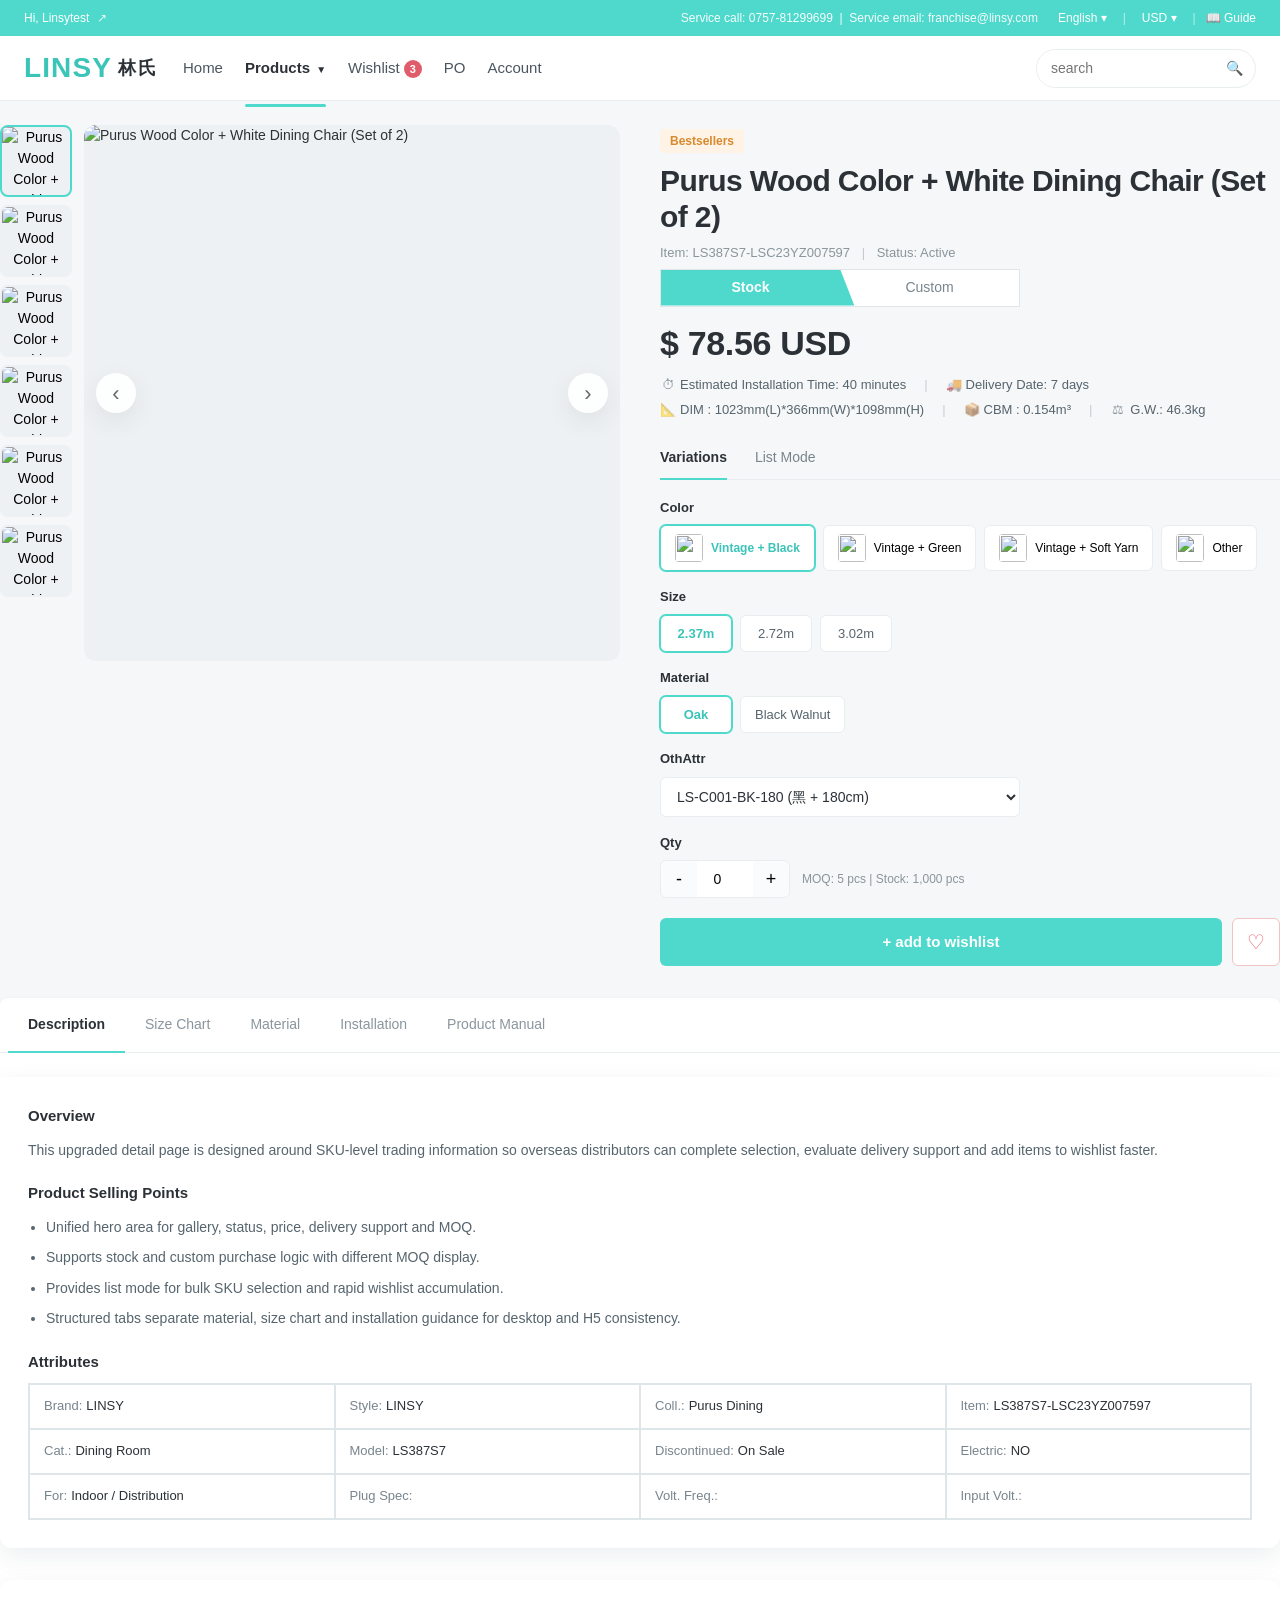
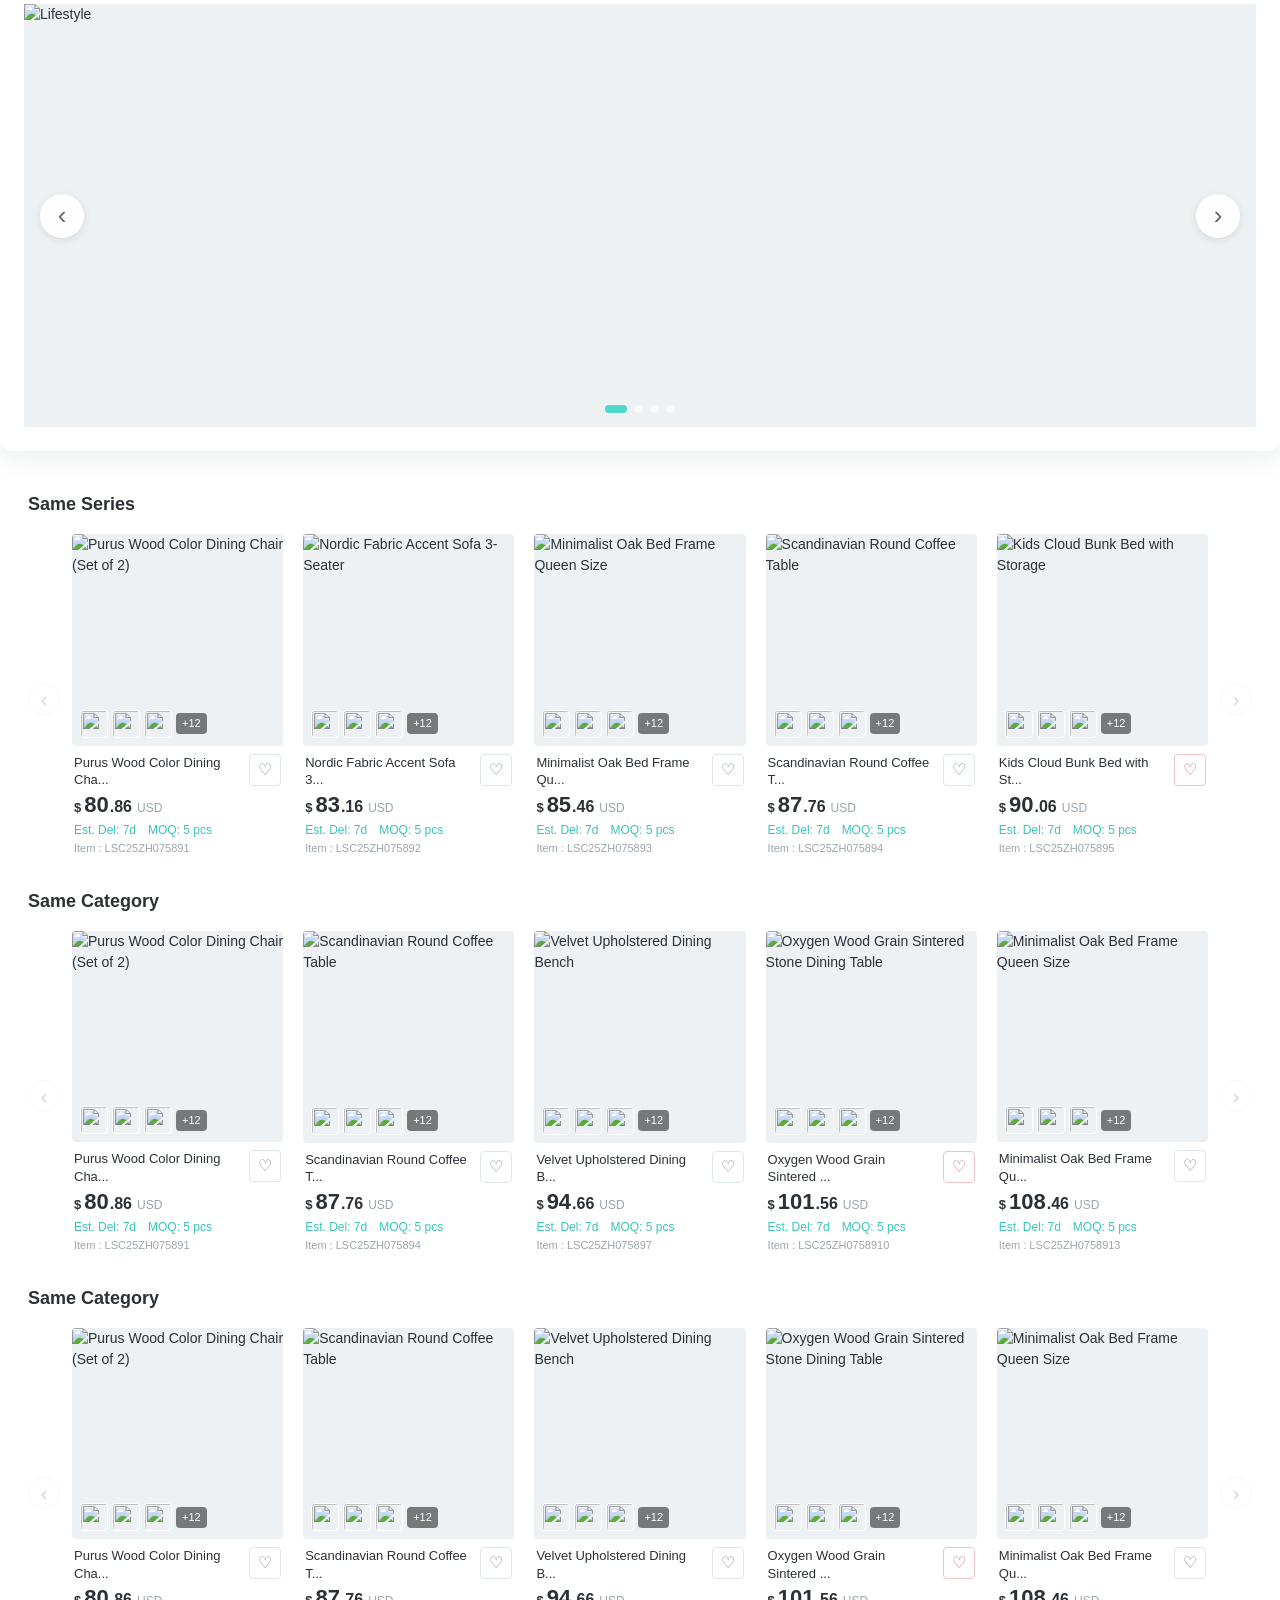
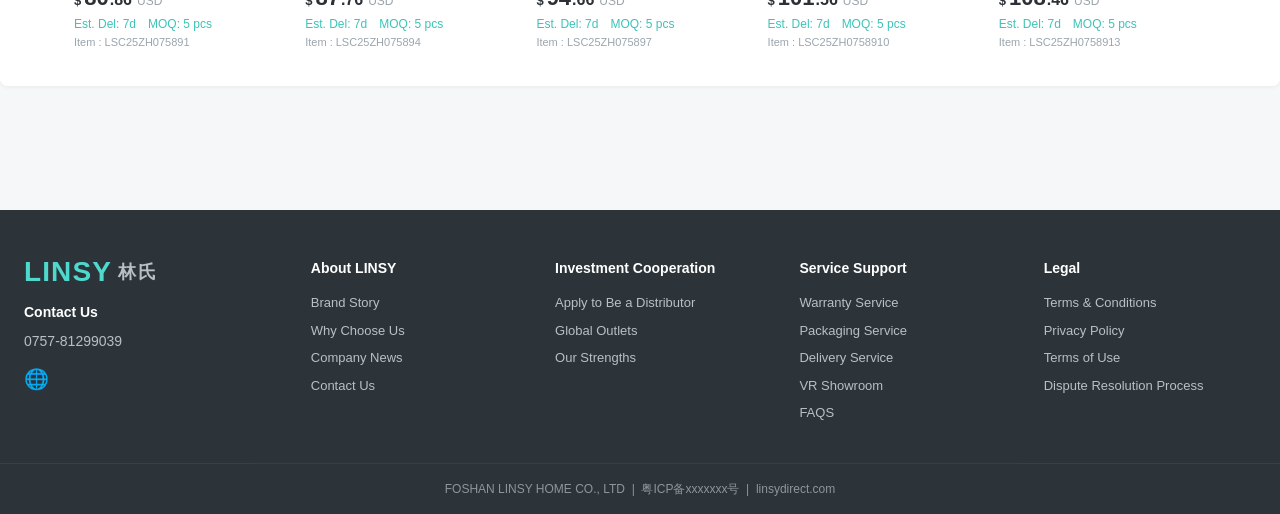
==== index.html @ 88ece60a "Add files via upload" ====
<!DOCTYPE html>
<html lang="en">
<head>
  <meta charset="UTF-8" />
  <meta name="viewport" content="width=device-width, initial-scale=1.0" />
  <title>LINSY 林氏 - 商城WEB端交易链路 Demo</title>
  <link rel="stylesheet" href="./mall-trade-demo.css" />
</head>
<body>
  <div id="boot-banner" style="background:#4ed9cc;color:#fff;padding:14px;text-align:center;font-family:sans-serif;font-size:14px">
    LINSY Demo 正在加载… 若超过 10 秒仍为空白，请按 Ctrl+F5
  </div>
  <div id="app"></div>
  <noscript>
    <div style="padding:24px;background:#fff3cd;color:#856404;font-family:sans-serif;text-align:center">
      请启用 JavaScript 后刷新页面。
    </div>
  </noscript>
  <script>
    window.__demoLoadError = function (name) {
      var banner = document.getElementById('boot-banner');
      if (banner) banner.style.background = '#e53935';
      var app = document.getElementById('app');
      if (!app) return;
      app.innerHTML = '<div style="padding:24px;font-family:sans-serif;max-width:560px;margin:0 auto">'
        + '<h2 style="color:#e53935;margin-bottom:12px">Demo 加载失败</h2>'
        + '<p>无法加载 <code>' + name + '</code></p>'
        + '<p style="margin-top:12px;color:#56646d">请确认仓库根目录已上传全部 5 个文件：index.html、mall-trade-demo.js、mall-trade-demo.css、mall-i18n.js、.nojekyll</p>'
        + '</div>';
    };
    window.addEventListener('error', function (e) {
      var banner = document.getElementById('boot-banner');
      if (banner) banner.style.background = '#e53935';
      var app = document.getElementById('app');
      if (app && !app.querySelector('.topbar')) {
        app.innerHTML = '<pre style="padding:24px;color:#e53935;white-space:pre-wrap;font-family:sans-serif">'
          + 'JS Error: ' + e.message + '\n' + (e.filename || '') + ':' + (e.lineno || '') + '</pre>';
      }
    });
  </script>
  <script src="./mall-i18n.js" onerror="__demoLoadError('mall-i18n.js')"></script>
  <script src="./mall-trade-demo.js" onerror="__demoLoadError('mall-trade-demo.js')"></script>
  <script>
    document.addEventListener('DOMContentLoaded', function () {
      var banner = document.getElementById('boot-banner');
      if (banner) banner.remove();
    });
  </script>
</body>
</html>
---- mall-trade-demo.css ----
:root {
  --primary: #4ed9cc;
  --primary-dark: #3bc4b8;
  --primary-soft: rgba(78, 217, 204, 0.12);
  --text: #2b3136;
  --muted: #8a959c;
  --line: #e8edef;
  --bg: #f5f7f8;
  --card: #fff;
  --tag-bg: #fff0de;
  --tag-text: #d7892c;
  --danger: #e05c6a;
  --footer-bg: #2d3439;
  --footer-text: #b8c0c5;
  --shadow: 0 8px 24px rgba(20, 45, 58, 0.08);
  --container: 1280px;
}

* { box-sizing: border-box; margin: 0; padding: 0; }

html, body {
  min-height: 100%;
  background: var(--bg);
  color: var(--text);
  font: 14px/1.5 "Segoe UI", "PingFang SC", "Microsoft YaHei", Arial, sans-serif;
  -webkit-font-smoothing: antialiased;
}

button, input, select { font: inherit; }
a { color: inherit; text-decoration: none; }
img { display: block; max-width: 100%; }

.container {
  max-width: var(--container);
  margin: 0 auto;
  padding: 0 24px;
}

/* Top bar */
.topbar {
  background: var(--primary);
  color: #fff;
  font-size: 12px;
}

.topbar-inner {
  display: flex;
  align-items: center;
  justify-content: space-between;
  min-height: 36px;
  gap: 16px;
}

.topbar-left { flex-shrink: 0; }

.topbar-right-group {
  display: flex;
  align-items: center;
  justify-content: flex-end;
  gap: 14px;
  margin-left: auto;
  flex-wrap: wrap;
}

.service-info {
  opacity: 0.95;
  white-space: nowrap;
}

.topbar-tools {
  display: flex;
  align-items: center;
  gap: 10px;
  flex-shrink: 0;
}

.user-greet { font-weight: 500; }
.icon-exit { opacity: 0.85; margin-left: 4px; cursor: pointer; }

.switch-wrap { position: relative; }
.switch-btn {
  border: none;
  background: transparent;
  color: #fff;
  cursor: pointer;
  padding: 4px 6px;
  font-size: 12px;
}
.switch-menu {
  display: none;
  position: absolute;
  right: 0;
  top: 100%;
  background: #fff;
  color: var(--text);
  border-radius: 8px;
  box-shadow: var(--shadow);
  min-width: 100px;
  z-index: 100;
  overflow: hidden;
}
.switch-menu.open { display: block; }
.switch-option {
  display: block;
  width: 100%;
  border: none;
  background: transparent;
  padding: 10px 14px;
  text-align: left;
  cursor: pointer;
}
.switch-option:hover, .switch-option.active { background: var(--primary-soft); }
.sep { opacity: 0.6; }
.guide { cursor: pointer; }

/* Header */
.header {
  background: #fff;
  border-bottom: 1px solid var(--line);
  position: sticky;
  top: 0;
  z-index: 50;
}

.header-inner {
  display: flex;
  align-items: center;
  gap: 12px;
  min-height: 64px;
}

.brand {
  display: flex;
  align-items: center;
  gap: 6px;
  cursor: pointer;
  flex-shrink: 0;
}

.brand-logo {
  padding: 4px 10px 4px 0;
  margin-right: 4px;
}

.brand-en {
  font-size: 28px;
  font-weight: 800;
  color: #3bc4b8;
  letter-spacing: 0.04em;
  line-height: 1;
}

.brand-cn {
  font-size: 18px;
  color: #2b3136;
  font-weight: 700;
  line-height: 1;
  letter-spacing: 0.08em;
}

.main-nav {
  display: flex;
  align-items: center;
  gap: 22px;
  flex: 0 1 auto;
  justify-content: flex-start;
  margin-left: 0;
}

.search-box {
  display: flex;
  align-items: center;
  border: 1px solid var(--line);
  border-radius: 999px;
  overflow: hidden;
  width: 220px;
  flex-shrink: 0;
  margin-left: auto;
}

.nav-link {
  position: relative;
  padding: 8px 0;
  color: #4a5560;
  font-size: 15px;
  transition: color 0.15s;
}

.nav-link:hover { color: var(--primary-dark); }
.nav-link.active {
  color: var(--text);
  font-weight: 600;
}

.nav-link.active::after {
  content: "";
  position: absolute;
  left: 0;
  right: 0;
  bottom: -20px;
  height: 3px;
  background: var(--primary);
  border-radius: 2px;
}

.nav-link .arrow { font-size: 10px; margin-left: 2px; }
.nav-link .badge {
  display: inline-flex;
  align-items: center;
  justify-content: center;
  min-width: 18px;
  height: 18px;
  padding: 0 5px;
  margin-left: 4px;
  border-radius: 999px;
  background: var(--danger);
  color: #fff;
  font-size: 11px;
  font-weight: 600;
}

.search-box input {
  flex: 1;
  border: none;
  padding: 8px 14px;
  outline: none;
  min-width: 0;
}

.search-btn {
  border: none;
  background: transparent;
  padding: 8px 12px;
  cursor: pointer;
  color: var(--muted);
}

.search-box.small { width: 180px; }

.main { min-height: calc(100vh - 200px); padding-bottom: 48px; }

/* Buttons */
.btn-primary {
  border: none;
  background: var(--primary);
  color: #fff;
  font-weight: 600;
  padding: 12px 24px;
  border-radius: 6px;
  cursor: pointer;
  transition: background 0.15s, transform 0.1s;
}

.btn-primary:hover { background: var(--primary-dark); }
.btn-primary:disabled { opacity: 0.5; cursor: not-allowed; }
.btn-primary.full { width: 100%; }
.btn-primary.small { padding: 8px 16px; font-size: 13px; }

.btn-ghost {
  border: 1px solid var(--line);
  background: #fff;
  color: var(--text);
  padding: 10px 18px;
  border-radius: 6px;
  cursor: pointer;
}

.btn-ghost:hover { border-color: var(--primary); color: var(--primary-dark); }
.btn-ghost.small { padding: 8px 14px; font-size: 13px; }

.btn-icon {
  width: 48px;
  height: 48px;
  border: 1px solid var(--line);
  background: #fff;
  border-radius: 6px;
  font-size: 22px;
  cursor: pointer;
  flex-shrink: 0;
}

.btn-icon:hover { border-color: var(--primary); color: var(--primary-dark); }

.link-btn {
  border: none;
  background: transparent;
  color: var(--primary-dark);
  cursor: pointer;
  padding: 4px 8px;
  font-size: 13px;
}

.link-btn:hover { text-decoration: underline; }
.link-btn.danger { color: var(--danger); }

/* Hero */
.hero-carousel {
  position: relative;
  overflow: hidden;
  background: #eef1f3;
  max-height: 480px;
}

.hero-track {
  display: flex;
  transition: transform 0.45s ease;
}

.hero-slide {
  flex: 0 0 100%;
  position: relative;
  min-height: 420px;
}

.hero-img {
  width: 100%;
  height: 420px;
  object-fit: cover;
}

.hero-overlay {
  position: absolute;
  inset: 0;
  background: linear-gradient(90deg, rgba(0,0,0,0.45) 0%, transparent 60%);
  display: flex;
  flex-direction: column;
  justify-content: center;
  padding: 0 8%;
  color: #fff;
}

.hero-overlay h2 { font-size: 36px; margin-bottom: 10px; }
.hero-overlay p { font-size: 16px; opacity: 0.9; margin-bottom: 20px; max-width: 480px; }

.hero-arrow {
  position: absolute;
  top: 50%;
  transform: translateY(-50%);
  width: 44px;
  height: 44px;
  border: none;
  border-radius: 50%;
  background: rgba(255,255,255,0.85);
  font-size: 24px;
  cursor: pointer;
  z-index: 2;
  box-shadow: var(--shadow);
}

.hero-arrow.prev { left: 20px; }
.hero-arrow.next { right: 20px; }

.hero-dots {
  position: absolute;
  bottom: 16px;
  left: 50%;
  transform: translateX(-50%);
  display: flex;
  gap: 8px;
}

.hero-dot {
  width: 8px;
  height: 8px;
  border-radius: 50%;
  border: none;
  background: rgba(255,255,255,0.5);
  cursor: pointer;
}

.hero-dot.on { background: var(--primary); width: 24px; border-radius: 4px; }

/* Home sections */
.home-section { padding: 40px 0 20px; }
.section-title { font-size: 22px; font-weight: 700; margin-bottom: 20px; }
.section-head { display: flex; justify-content: space-between; align-items: center; margin-bottom: 20px; }

.home-cats {
  display: grid;
  grid-template-columns: repeat(6, 1fr);
  gap: 16px;
}

.home-cat-card {
  background: #fff;
  border-radius: 12px;
  overflow: hidden;
  box-shadow: var(--shadow);
  transition: transform 0.15s;
  cursor: pointer;
}

.home-cat-card:hover { transform: translateY(-3px); }
.home-cat-img { width: 100%; aspect-ratio: 1; object-fit: cover; }
.home-cat-card span {
  display: block;
  padding: 10px;
  text-align: center;
  font-size: 13px;
  font-weight: 500;
}

.home-promo {
  display: grid;
  grid-template-columns: 1fr 1fr;
  gap: 24px;
  padding: 24px 0 48px;
}

.promo-card {
  display: flex;
  gap: 20px;
  background: #fff;
  border-radius: 12px;
  overflow: hidden;
  box-shadow: var(--shadow);
  padding: 16px;
  align-items: center;
}

.promo-img { width: 200px; height: 140px; object-fit: cover; border-radius: 8px; flex-shrink: 0; }
.promo-card h3 { font-size: 18px; margin-bottom: 8px; }
.promo-card p { color: var(--muted); margin-bottom: 12px; font-size: 13px; }

/* Category bar */
.category-bar {
  background: #fff;
  border-bottom: 1px solid var(--line);
  padding: 12px 0;
}

.category-scroll {
  display: flex;
  align-items: center;
  gap: 12px;
  overflow-x: auto;
  scrollbar-width: none;
}

.category-scroll::-webkit-scrollbar { display: none; }

.cat-item {
  display: flex;
  flex-direction: column;
  align-items: center;
  gap: 6px;
  border: none;
  background: transparent;
  cursor: pointer;
  padding: 8px 12px;
  border-radius: 8px;
  min-width: 90px;
  flex-shrink: 0;
  font-size: 12px;
  color: var(--muted);
}

.cat-item.active { color: var(--primary-dark); background: var(--primary-soft); }
.cat-img { width: 48px; height: 48px; border-radius: 50%; object-fit: cover; }
.cat-arrow { border: none; background: transparent; font-size: 20px; cursor: pointer; color: var(--muted); padding: 8px; }

/* Products page */
.page-products {
  display: grid;
  grid-template-columns: 1fr;
  gap: 24px;
  padding: 24px 0 48px;
}

.page-products.with-filter { grid-template-columns: 240px 1fr; }

.filter-panel {
  background: #fff;
  border-radius: 12px;
  padding: 16px;
  box-shadow: var(--shadow);
  height: fit-content;
  position: sticky;
  top: 88px;
}

.filter-head {
  display: flex;
  justify-content: space-between;
  font-weight: 600;
  margin-bottom: 16px;
  padding-bottom: 12px;
  border-bottom: 1px solid var(--line);
}

.filter-block { margin-bottom: 18px; }
.filter-block h4 { font-size: 13px; margin-bottom: 10px; color: var(--muted); }

.chip-group { display: flex; flex-wrap: wrap; gap: 6px; }
.chip {
  border: 1px solid var(--line);
  background: #fff;
  padding: 5px 10px;
  border-radius: 999px;
  font-size: 12px;
  cursor: pointer;
}

.chip.active { border-color: var(--primary); background: var(--primary-soft); color: var(--primary-dark); }
.range-bar { height: 4px; background: var(--line); border-radius: 2px; margin-bottom: 10px; position: relative; }
.range-fill { height: 100%; width: 60%; background: var(--primary); border-radius: 2px; }
.check { display: block; font-size: 13px; margin-bottom: 6px; cursor: pointer; }

.sort-bar {
  display: flex;
  align-items: center;
  gap: 20px;
  margin-bottom: 20px;
  padding-bottom: 12px;
  border-bottom: 1px solid var(--line);
}

.sort-item {
  border: none;
  background: transparent;
  cursor: pointer;
  color: var(--muted);
  font-size: 13px;
}

.sort-item.active { color: var(--text); font-weight: 600; }

.product-grid {
  display: grid;
  grid-template-columns: repeat(5, 1fr);
  gap: 20px;
}

.home-grid { grid-template-columns: repeat(5, 1fr); }

.product-card {
  background: #fff;
  border-radius: 10px;
  overflow: hidden;
  box-shadow: var(--shadow);
  cursor: pointer;
  transition: transform 0.15s, box-shadow 0.15s;
}

.product-card:hover {
  transform: translateY(-4px);
  box-shadow: 0 12px 32px rgba(20, 45, 58, 0.12);
}

.card-img { position: relative; aspect-ratio: 1; background: #eef1f3; }
.product-img { width: 100%; height: 100%; object-fit: cover; }

.thumb-dots {
  position: absolute;
  bottom: 8px;
  left: 8px;
  display: flex;
  gap: 4px;
  align-items: center;
}

.dot-img { width: 28px; height: 28px; border-radius: 4px; object-fit: cover; border: 1px solid #fff; }
.more { font-size: 11px; background: rgba(0,0,0,0.5); color: #fff; padding: 2px 6px; border-radius: 4px; }

.card-body { padding: 12px; }
.card-title-row { display: flex; justify-content: space-between; gap: 8px; margin-bottom: 6px; }
.card-title { font-size: 13px; font-weight: 500; line-height: 1.35; display: -webkit-box; -webkit-line-clamp: 2; -webkit-box-orient: vertical; overflow: hidden; flex: 1; }
.fav-btn { border: none; background: transparent; font-size: 18px; cursor: pointer; color: var(--muted); flex-shrink: 0; }
.fav-btn.on { color: var(--danger); }
.card-price { font-size: 16px; font-weight: 700; margin-bottom: 6px; }
.card-meta { font-size: 11px; color: var(--muted); display: flex; flex-direction: column; gap: 2px; }

.pagination {
  display: flex;
  align-items: center;
  justify-content: center;
  gap: 6px;
  margin-top: 32px;
}

.pagination.right { justify-content: flex-end; }

.page-btn {
  min-width: 36px;
  height: 36px;
  border: 1px solid var(--line);
  background: #fff;
  border-radius: 6px;
  cursor: pointer;
}

.page-btn.active { background: var(--primary); border-color: var(--primary); color: #fff; }
.page-ellipsis { padding: 0 8px; color: var(--muted); }

/* Product detail - ref layout image 1/2 */
.page-detail {
  padding: 24px 0 56px;
  background: var(--bg);
}

.detail-hero {
  margin-bottom: 20px;
}

.detail-panel-card {
  background: #fff;
  border-radius: 8px;
  box-shadow: 0 1px 4px rgba(20, 45, 58, 0.06);
  margin-bottom: 20px;
  overflow: hidden;
}

.detail-tabs-ref {
  display: flex;
  gap: 0;
  border-bottom: 1px solid #eef1f3;
  margin-bottom: 0;
  background: #fff;
  border-radius: 0;
  padding: 0 20px;
}

.detail-tabs-ref .tab {
  border: none;
  background: transparent;
  padding: 14px 18px;
  font-size: 14px;
  color: #78848d;
  cursor: pointer;
  border-bottom: 2px solid transparent;
  margin-bottom: -1px;
  white-space: nowrap;
}

.detail-tabs-ref .tab.active {
  color: #2b3136;
  font-weight: 600;
  border-bottom-color: var(--primary);
}

.detail-content-ref {
  background: #fff;
  border-radius: 0;
  padding: 24px 28px 0;
  box-shadow: none;
  margin-bottom: 0;
}

.detail-desc-unified {
  background: #fff;
}

.detail-desc-unified .detail-block-title {
  font-size: 15px;
  font-weight: 700;
  margin: 14px 0 8px;
  color: #2b3136;
}

.detail-desc-unified .detail-block-title:first-child {
  margin-top: 0;
}

.detail-desc-unified .detail-overview {
  color: #56646d;
  line-height: 1.75;
  margin: 0 0 0;
}

.detail-desc-unified .selling-points-list {
  margin: 0;
  padding-left: 18px;
  color: #56646d;
  line-height: 1.75;
}

.detail-desc-unified .selling-points-list li {
  margin-bottom: 6px;
}

.detail-desc-unified .selling-points-list li:last-child {
  margin-bottom: 0;
}

.detail-content-ref .detail-block-title {
  font-size: 15px;
  font-weight: 700;
  margin: 20px 0 10px;
  color: #2b3136;
}

.detail-content-ref:not(:has(.detail-desc-unified)) {
  padding-bottom: 24px;
}

.detail-panel-card .spec-attr-table-inline {
  border: 1px solid #dfe6ea;
  margin: 8px 0 0;
}

.spec-attr-table-inline {
  border: 1px solid #dfe6ea;
  margin: 0;
}

.spec-attr-cell-inline {
  padding: 11px 14px;
  border: 1px solid #dfe6ea;
  font-size: 13px;
  background: #fff;
  min-height: 42px;
}

.spec-attr-cell-inline .spec-attr-label {
  color: #78848d;
  font-weight: 400;
}

.spec-attr-cell-inline .spec-attr-val {
  color: #2b3136;
  font-weight: 500;
}

/* Lifestyle carousel - flush with attributes */
.carousel-block-ref {
  margin: 0;
  background: #fff;
  box-shadow: none;
  padding: 0;
}

.detail-recommend-block {
  background: #fff;
  padding: 0 28px 28px;
}

.detail-panel-card .recommend-section-ref,
.detail-panel-card .recommend-section {
  margin-bottom: 24px;
  background: #fff;
}

.detail-panel-card .recommend-section-ref:last-child,
.detail-panel-card .recommend-section:last-child {
  margin-bottom: 0;
}

.detail-panel-card .recommend-section-head h3 {
  margin-bottom: 12px;
}

.carousel-block-ref .carousel-img {
  position: relative;
  border-radius: 0;
  aspect-ratio: 16 / 5.5;
  overflow: hidden;
  background: #eef1f3;
}

.carousel-block-ref .carousel-arrow {
  width: 44px;
  height: 44px;
  border-radius: 50%;
  background: rgba(255, 255, 255, 0.92);
  border: none;
  font-size: 26px;
  color: #666;
  box-shadow: 0 2px 8px rgba(0, 0, 0, 0.1);
}

.carousel-dots-overlay {
  position: absolute;
  left: 0;
  right: 0;
  bottom: 14px;
  display: flex;
  justify-content: center;
  gap: 8px;
  margin-top: 0;
  z-index: 3;
}

.carousel-dots-overlay .carousel-dot {
  width: 8px;
  height: 8px;
  border-radius: 50%;
  border: none;
  background: rgba(255, 255, 255, 0.55);
  cursor: pointer;
  padding: 0;
}

.carousel-dots-overlay .carousel-dot.on {
  background: var(--primary);
  width: 22px;
  border-radius: 4px;
}

/* Recommend cards - ref image 3 */
.recommend-card-ref {
  border: none;
  border-radius: 0;
  background: transparent;
  box-shadow: none;
}

.recommend-card-ref .card-img {
  border-radius: 4px;
  overflow: hidden;
  margin-bottom: 8px;
}

.recommend-card-ref .card-body {
  padding: 0 2px 8px;
}

.rec-title-row {
  display: flex;
  align-items: flex-start;
  justify-content: space-between;
  gap: 8px;
  margin-bottom: 4px;
}

.rec-title-row .card-title-single {
  flex: 1;
  font-size: 13px;
  font-weight: 500;
  line-height: 1.35;
  margin: 0;
  -webkit-line-clamp: 2;
  display: -webkit-box;
  -webkit-box-orient: vertical;
  overflow: hidden;
}

.rec-fav-btn {
  flex-shrink: 0;
  width: 32px;
  height: 32px;
  border: 1px solid #dfe6ea;
  border-radius: 4px;
  background: #fff;
  color: #78848d;
  font-size: 16px;
  line-height: 1;
  cursor: pointer;
  padding: 0;
  display: flex;
  align-items: center;
  justify-content: center;
}

.rec-fav-btn.on {
  color: var(--danger);
  border-color: #f0c4c4;
}

.card-price-split {
  display: flex;
  align-items: baseline;
  gap: 1px;
  margin-bottom: 4px;
  line-height: 1.1;
}

.card-price-split .price-sym {
  font-size: 13px;
  font-weight: 600;
  color: #2b3136;
  margin-right: 2px;
}

.card-price-split .price-int {
  font-size: 22px;
  font-weight: 700;
  color: #2b3136;
}

.card-price-split .price-dec {
  font-size: 16px;
  font-weight: 700;
  color: #2b3136;
}

.card-price-split .price-ccy {
  font-size: 12px;
  font-weight: 400;
  color: #9aa5ad;
  margin-left: 4px;
}

.card-meta-row {
  display: flex;
  flex-wrap: wrap;
  gap: 12px;
  font-size: 12px;
  color: #3bc4b8;
  font-weight: 500;
  margin-bottom: 2px;
}

.card-item-row {
  font-size: 11px;
  color: #9aa5ad;
  line-height: 1.4;
}

.recommend-section-ref,
.recommend-section {
  margin-bottom: 32px;
  background: #fff;
}

.recommend-section-head h3 {
  font-size: 16px;
  font-weight: 700;
  margin-bottom: 14px;
  color: #2b3136;
}

.recommend-carousel {
  position: relative;
  display: flex;
  align-items: stretch;
  gap: 10px;
}

.rec-arrow {
  flex: 0 0 28px;
  align-self: center;
  width: 28px;
  height: 28px;
  border: 1px solid #dfe6ea;
  border-radius: 50%;
  background: #fff;
  font-size: 18px;
  cursor: pointer;
  color: #888;
  line-height: 1;
}

.recommend-grid-5 {
  flex: 1;
  display: grid;
  grid-template-columns: repeat(5, 1fr);
  gap: 16px;
  min-width: 0;
}

.detail-layout {
  display: grid;
  grid-template-columns: 1fr 1fr;
  gap: 40px;
  align-items: start;
  margin-bottom: 32px;
}

.detail-gallery {
  display: flex;
  gap: 12px;
}

.thumb-list {
  display: flex;
  flex-direction: column;
  gap: 8px;
  flex-shrink: 0;
}

.thumb {
  width: 72px;
  height: 72px;
  border: 2px solid transparent;
  border-radius: 8px;
  overflow: hidden;
  padding: 0;
  cursor: pointer;
  background: #eef1f3;
}

.thumb.active { border-color: var(--primary); }
.thumb-img { width: 100%; height: 100%; object-fit: cover; }

.main-image {
  flex: 1;
  position: relative;
  background: #eef1f3;
  border-radius: 12px;
  overflow: hidden;
  aspect-ratio: 1;
}

.detail-main-img { width: 100%; height: 100%; object-fit: cover; }

.detail-image-nav {
  position: absolute;
  top: 50%;
  transform: translateY(-50%);
  width: 40px;
  height: 40px;
  border: none;
  border-radius: 50%;
  background: rgba(255,255,255,0.9);
  font-size: 22px;
  cursor: pointer;
  z-index: 2;
  box-shadow: var(--shadow);
  color: #666;
}

.detail-image-nav.prev { left: 12px; }
.detail-image-nav.next { right: 12px; }

.detail-info { padding-top: 4px; }

.tag-badge {
  display: inline-flex;
  align-items: center;
  height: 24px;
  padding: 0 10px;
  border-radius: 4px;
  background: #fff3e6;
  color: #d7892c;
  font-size: 12px;
  font-weight: 600;
  margin-bottom: 10px;
}

.detail-title {
  font-size: 30px;
  font-weight: 700;
  line-height: 1.2;
  margin-bottom: 8px;
  letter-spacing: -0.02em;
}

.detail-meta {
  font-size: 13px;
  color: var(--muted);
  margin-bottom: 6px;
}

.detail-status-row { margin-bottom: 14px; }

.status-chip {
  display: inline-block;
  padding: 3px 10px;
  border-radius: 4px;
  font-size: 12px;
  font-weight: 600;
}

.status-chip.on-sale {
  background: #e8f8f5;
  color: #1a9e8e;
}

.sale-type-pills {
  display: inline-flex;
  gap: 0;
  padding: 3px;
  background: #eef1f3;
  border-radius: 999px;
  margin-bottom: 18px;
}

/* Stock / Custom split bar (ref left) */
.sale-type-split {
  position: relative;
  display: flex;
  width: 100%;
  max-width: 360px;
  height: 38px;
  margin-bottom: 16px;
  border: 1px solid #dfe6ea;
  background: #fff;
  overflow: hidden;
}

.sale-type-split::before {
  content: "";
  position: absolute;
  top: 0;
  bottom: 0;
  left: 0;
  width: 54%;
  background: var(--primary);
  clip-path: polygon(0 0, calc(100% - 14px) 0, 100% 100%, 0 100%);
  transition: left 0.25s ease, clip-path 0.25s ease;
  z-index: 0;
}

.sale-type-split.is-custom::before {
  left: 46%;
  width: 54%;
  clip-path: polygon(14px 0, 100% 0, 100% 100%, 0 100%);
}

.sale-type-split .pill {
  flex: 1;
  border: none;
  background: transparent;
  padding: 0 16px;
  cursor: pointer;
  font-size: 14px;
  color: #78848d;
  position: relative;
  z-index: 1;
  font-weight: 500;
}

.sale-type-split .pill.active {
  color: #fff;
  font-weight: 600;
}

.sale-type-pills .pill {
  border: none;
  background: transparent;
  padding: 8px 22px;
  cursor: pointer;
  font-size: 14px;
  color: var(--muted);
  border-radius: 999px;
}

.sale-type-pills .pill.active {
  background: var(--primary);
  color: #fff;
  font-weight: 600;
  box-shadow: none;
  border-bottom: none;
}

.sale-type-tabs {
  display: flex;
  gap: 24px;
  margin-bottom: 18px;
  border-bottom: 1px solid var(--line);
}

.detail-price-wrap { margin-bottom: 12px; }
.detail-price { font-size: 32px; font-weight: 700; letter-spacing: -0.01em; line-height: 1.2; }
.detail-price-usd { font-size: 34px; }

.logistics {
  font-size: 13px;
  color: #78848d;
  margin-bottom: 18px;
  line-height: 1.6;
}

.detail-logistics-row {
  display: flex;
  flex-wrap: wrap;
  align-items: center;
  gap: 0;
  margin-bottom: 2px;
}

.detail-logistics-row > span {
  display: inline-flex;
  align-items: center;
  gap: 4px;
}

.logistics-sep {
  margin: 0 10px;
  color: #c5cdd3;
  font-weight: 300;
}

.mode-tabs {
  display: flex;
  gap: 28px;
  margin-bottom: 18px;
  border-bottom: 1px solid #e8edef;
}

.mode-tab {
  border: none;
  background: transparent;
  padding: 8px 0 10px;
  font-size: 14px;
  color: #78848d;
  cursor: pointer;
  border-bottom: 2px solid transparent;
  margin-bottom: -1px;
}

.mode-tab.active {
  color: var(--text);
  font-weight: 600;
  border-bottom-color: var(--primary);
}

.detail-logistics-main span { margin-right: 20px; }
.detail-logistics-specs { margin-top: 4px; }
.detail-logistics-specs span { margin-right: 16px; }

.mode-switch {
  display: flex;
  gap: 10px;
  margin-bottom: 22px;
}

.detail-divider { margin: 0 8px; opacity: 0.45; }

.detail-logistics-line {
  display: flex;
  align-items: center;
  gap: 8px;
  font-size: 13px;
  color: #56646d;
  margin-bottom: 4px;
}

.logistics-ico { width: 16px; text-align: center; opacity: 0.65; flex-shrink: 0; font-size: 13px; }

.attr-btn-inline {
  display: inline-flex;
  align-items: center;
  gap: 8px;
  flex-direction: row;
  min-width: auto;
  padding: 5px 12px 5px 5px;
  border-radius: 6px;
  border: 1px solid #dfe6ea;
  background: #fff;
}

.attr-btn-inline.active {
  border-color: var(--primary);
  box-shadow: inset 0 0 0 1px var(--primary);
}

.attr-btn-inline span {
  font-size: 12px;
  white-space: nowrap;
}

.option-img-sm {
  width: 28px;
  height: 28px;
  border-radius: 4px;
  object-fit: cover;
  flex-shrink: 0;
}

.attr-options-inline {
  display: flex;
  flex-wrap: wrap;
  gap: 8px;
}

.attr-btn-chip {
  min-width: 72px;
  padding: 8px 14px;
  border-radius: 6px;
  border: 1px solid #dfe6ea;
  background: #fff;
  font-size: 13px;
  color: #56646d;
}

.attr-btn-chip.active {
  border-color: var(--primary);
  color: var(--primary-dark);
  font-weight: 600;
  box-shadow: inset 0 0 0 1px var(--primary);
}

.qty-row-ref {
  flex-direction: column;
  align-items: flex-start;
  margin-bottom: 16px;
  width: 100%;
  padding-left: 0;
}

.qty-row-main {
  width: 100%;
  text-align: left;
}

.qty-row-main > label {
  display: block;
  font-size: 13px;
  font-weight: 600;
  margin-bottom: 8px;
  text-align: left;
}

.qty-row-controls {
  display: flex;
  align-items: center;
  justify-content: flex-start;
  gap: 12px;
  flex-wrap: wrap;
  width: 100%;
}

.qty-row-ref .stepper {
  flex-shrink: 0;
}

.qty-row-ref .qty-hint {
  text-align: left;
}

.detail-actions-ref {
  display: flex;
  gap: 8px;
  align-items: stretch;
  margin-top: 4px;
}

.detail-actions-ref .btn-wishlist {
  flex: 1;
  height: 48px;
  font-size: 15px;
  font-weight: 600;
  text-transform: lowercase;
  border-radius: 6px;
}

.detail-actions-ref .btn-fav {
  width: 48px;
  height: 48px;
  border: 1px solid #dfe6ea;
  background: #fff;
  color: #78848d;
  font-size: 20px;
  border-radius: 6px;
}

.detail-actions-ref .btn-fav.on {
  color: var(--danger);
  border-color: #f0c4c4;
}

.oth-attr-select {
  width: 100%;
  max-width: 360px;
  border: 1px solid var(--line);
  border-radius: 6px;
  padding: 10px 12px;
  background: #fff;
  color: var(--text);
}

.mode-btn {
  border: 1px solid var(--line);
  background: #fff;
  padding: 8px 16px;
  border-radius: 6px;
  cursor: pointer;
  font-size: 13px;
  color: var(--muted);
  min-width: 110px;
}

.mode-btn.active {
  border-color: var(--primary);
  background: var(--primary-soft);
  color: var(--primary-dark);
  font-weight: 600;
  box-shadow: inset 0 0 0 1px var(--primary);
}

.attr-btn-rich {
  display: flex;
  flex-direction: column;
  align-items: center;
  gap: 6px;
  min-width: 96px;
  padding: 10px 8px 8px;
  border-radius: 8px;
}

.attr-btn-rich span { font-size: 11px; text-align: center; line-height: 1.2; }

.attr-btn.active {
  border-color: var(--primary);
  color: var(--primary-dark);
  font-weight: 600;
  box-shadow: inset 0 0 0 1px var(--primary);
}

/* Spec attributes table (ref right: 4-col inline label:value) */
.spec-attr-table {
  display: grid;
  grid-template-columns: repeat(4, 1fr);
  border: 1px solid #dfe6ea;
  margin: 16px 0 24px;
  background: #fff;
}

.spec-attr-table-inline {
  grid-template-columns: repeat(var(--attr-cols, 4), 1fr);
}

.spec-attr-cell-inline {
  padding: 12px 14px;
  border: 1px solid #dfe6ea;
  font-size: 13px;
  color: #56646d;
  line-height: 1.45;
  min-height: 44px;
  display: flex;
  align-items: center;
}

.spec-attr-cell-inline .spec-attr-label {
  color: #78848d;
  margin-right: 4px;
}

.spec-attr-cell-inline .spec-attr-val {
  color: var(--text);
  font-weight: 500;
}

.spec-attr-cell {
  display: flex;
  min-height: 44px;
  border: 1px solid #dfe6ea;
}

.spec-attr-k {
  flex: 0 0 42%;
  background: #f3f5f7;
  padding: 10px 12px;
  font-size: 13px;
  color: #56646d;
  display: flex;
  align-items: center;
}

.spec-attr-v {
  flex: 1;
  padding: 10px 12px;
  font-size: 13px;
  font-weight: 500;
  display: flex;
  align-items: center;
  word-break: break-word;
}

.selling-points-list {
  padding-left: 18px;
  color: #56646d;
  line-height: 1.75;
}

.selling-points-list li { margin-bottom: 8px; }

.detail-copy-grid {
  display: grid;
  grid-template-columns: 1fr 260px;
  gap: 24px;
  margin-bottom: 8px;
}

.detail-copy-main h3 {
  font-size: 16px;
  margin-bottom: 12px;
}

.fact-card {
  background: #f3f5f7;
  border-radius: 8px;
  padding: 16px;
  margin-bottom: 10px;
}

.fact-label {
  display: block;
  font-size: 12px;
  color: var(--muted);
  margin-bottom: 6px;
}

.detail-storyboard { margin-top: 20px; border-radius: 12px; overflow: hidden; }
.detail-story-img { width: 100%; max-height: 520px; object-fit: cover; }

.detail-block-title {
  font-size: 16px;
  font-weight: 700;
  margin: 20px 0 10px;
  color: var(--text);
}

.detail-block-title:first-child { margin-top: 0; }

.detail-overview {
  color: #56646d;
  line-height: 1.75;
  margin-bottom: 8px;
}

.carousel-block-updated {
  margin: 24px 0 36px;
  background: transparent;
  box-shadow: none;
  padding: 0;
}

.carousel-block-updated .carousel-img {
  border-radius: 0;
  aspect-ratio: 16 / 6;
}

.carousel-block-updated .carousel-arrow {
  width: 40px;
  height: 40px;
  border-radius: 50%;
  background: rgba(255, 255, 255, 0.88);
  border: 1px solid rgba(0, 0, 0, 0.06);
  font-size: 24px;
  color: #666;
}

.recommend-carousel {
  position: relative;
  display: flex;
  align-items: center;
  gap: 12px;
}

.rec-arrow {
  flex: 0 0 32px;
  width: 32px;
  height: 32px;
  border: 1px solid #dfe6ea;
  border-radius: 50%;
  background: #fff;
  font-size: 20px;
  cursor: pointer;
  color: #888;
  box-shadow: none;
  line-height: 1;
}

.rec-arrow:disabled { opacity: 0.35; cursor: not-allowed; }

.recommend-grid-5 {
  flex: 1;
  display: grid;
  grid-template-columns: repeat(5, 1fr);
  gap: 14px;
  min-width: 0;
}

.btn-icon.on { color: var(--danger); border-color: var(--danger); }

.spec-table-head {
  display: flex;
  align-items: center;
  justify-content: space-between;
  padding: 12px 24px;
  border-bottom: 1px solid var(--line);
}

.spec-table-head h3 { font-size: 16px; font-weight: 700; }

.attr-switch {
  display: inline-flex;
  align-items: center;
  gap: 8px;
  cursor: pointer;
  user-select: none;
}

.attr-switch input { position: absolute; opacity: 0; width: 0; height: 0; }

.attr-switch-ui {
  width: 44px;
  height: 24px;
  border-radius: 999px;
  background: #dfe6ea;
  position: relative;
  transition: background 0.2s;
}

.attr-switch-ui::after {
  content: "";
  position: absolute;
  top: 3px;
  left: 3px;
  width: 18px;
  height: 18px;
  border-radius: 50%;
  background: #fff;
  transition: transform 0.2s;
  box-shadow: 0 1px 3px rgba(0,0,0,0.15);
}

.attr-switch input:checked + .attr-switch-ui { background: var(--primary); }
.attr-switch input:checked + .attr-switch-ui::after { transform: translateX(20px); }

.attr-switch-label { font-size: 13px; color: var(--text); font-weight: 500; }

.spec-table.show-attr td,
.spec-table.show-attr th { vertical-align: middle; }

.attr-cell {
  font-size: 11px;
  line-height: 1.55;
  color: #56646d;
  white-space: nowrap;
  min-width: 180px;
}

.spec-table.show-attr tbody tr { height: 72px; }

.list-mode-modal-updated { width: min(1240px, 96vw); }

.modal-pills { margin-bottom: 0; }

.attr-group { margin-bottom: 16px; }
.attr-group > label {
  display: block;
  font-size: 13px;
  font-weight: 600;
  margin-bottom: 8px;
  color: var(--text);
}

.attr-options { display: flex; flex-wrap: wrap; gap: 8px; }

.attr-btn {
  border: 1px solid var(--line);
  background: #fff;
  padding: 8px 14px;
  border-radius: 6px;
  cursor: pointer;
  font-size: 13px;
  transition: border-color 0.15s;
}

.attr-btn:hover { border-color: var(--primary); }
.attr-btn.active { border-color: var(--primary); box-shadow: 0 0 0 1px var(--primary); }
.attr-btn-static { cursor: default; }

.attr-options-rich { gap: 10px; }

.option-img { width: 56px; height: 56px; border-radius: 6px; object-fit: cover; }

.qty-row {
  display: flex;
  align-items: center;
  gap: 12px;
  margin-bottom: 20px;
  flex-wrap: wrap;
}

.qty-row > label { font-size: 13px; font-weight: 600; }

.stepper {
  display: flex;
  align-items: center;
  border: 1px solid var(--line);
  border-radius: 6px;
  overflow: hidden;
}

.stepper button {
  width: 36px;
  height: 36px;
  border: none;
  background: #fafbfc;
  cursor: pointer;
  font-size: 18px;
}

.stepper input {
  width: 56px;
  border: none;
  text-align: center;
  outline: none;
  height: 36px;
}

.stepper.small button { width: 28px; height: 28px; font-size: 14px; }
.stepper.small input { width: 44px; height: 28px; font-size: 13px; }

.qty-hint { font-size: 12px; color: var(--muted); }

.detail-actions {
  display: flex;
  gap: 10px;
  align-items: stretch;
}

.detail-actions .btn-primary { flex: 1; font-size: 15px; text-transform: lowercase; }

/* Detail tabs */
.detail-tabs {
  display: flex;
  gap: 0;
  border-bottom: 1px solid var(--line);
  margin-bottom: 24px;
  background: #fff;
  border-radius: 12px 12px 0 0;
  padding: 0 8px;
}

.detail-tabs .tab {
  border: none;
  background: transparent;
  padding: 16px 20px;
  font-size: 14px;
  color: var(--muted);
  cursor: pointer;
  border-bottom: 2px solid transparent;
  margin-bottom: -1px;
}

.detail-tabs .tab.active {
  color: var(--text);
  font-weight: 600;
  border-bottom-color: var(--primary);
}

.detail-content {
  background: #fff;
  border-radius: 0 0 12px 12px;
  padding: 28px;
  box-shadow: var(--shadow);
  margin-bottom: 32px;
}

.detail-content h3 { font-size: 16px; margin-bottom: 12px; }
.detail-content p { color: #56646d; line-height: 1.7; margin-bottom: 12px; }
.detail-content ul, .detail-content ol { padding-left: 20px; color: #56646d; margin-bottom: 16px; }
.detail-content li { margin-bottom: 6px; }

.tab-image-wrap { margin-top: 16px; border-radius: 8px; overflow: hidden; }
.tab-content-img { width: 100%; border-radius: 8px; }
.detail-story-img { max-height: 500px; object-fit: cover; width: 100%; }

.material-card-grid {
  display: grid;
  grid-template-columns: repeat(3, 1fr);
  gap: 12px;
  margin: 16px 0;
}

.material-card {
  background: var(--bg);
  border-radius: 8px;
  padding: 14px;
}

.material-card span { display: block; font-size: 12px; color: var(--muted); margin-bottom: 6px; }

.tab-empty { text-align: center; padding: 48px 20px; }
.tab-empty-img { width: 120px; margin: 0 auto 16px; opacity: 0.6; }
.tab-empty-text { color: var(--muted); }

.install-steps { margin: 12px 0 16px; padding-left: 20px; }

/* Carousel / lifestyle */
.carousel-block {
  margin-bottom: 40px;
  background: #fff;
  border-radius: 12px;
  padding: 24px;
  box-shadow: var(--shadow);
}

.recommend-section-head {
  margin-bottom: 16px;
}

.recommend-section-head h3 { font-size: 18px; font-weight: 700; margin-bottom: 4px; }
.recommend-section-head span { font-size: 13px; color: var(--muted); }

.carousel-img {
  position: relative;
  border-radius: 12px;
  overflow: hidden;
  background: #eef1f3;
  aspect-ratio: 16 / 7;
}

.lifestyle-img { width: 100%; height: 100%; object-fit: cover; }

.carousel-arrow {
  position: absolute;
  top: 50%;
  transform: translateY(-50%);
  width: 48px;
  height: 48px;
  border: none;
  border-radius: 50%;
  background: rgba(255,255,255,0.85);
  font-size: 28px;
  cursor: pointer;
  z-index: 2;
  box-shadow: var(--shadow);
  color: #666;
}

.carousel-arrow:first-of-type { left: 16px; }
.carousel-arrow:last-of-type { right: 16px; }

.carousel-dots {
  display: flex;
  justify-content: center;
  gap: 8px;
  margin-top: 14px;
}

.carousel-dot {
  width: 8px;
  height: 8px;
  border-radius: 50%;
  border: none;
  background: var(--line);
  cursor: pointer;
}

.carousel-dot.on { background: var(--primary); width: 24px; border-radius: 4px; }

.recommend-section { margin-bottom: 40px; }
.recommend-grid { display: grid; grid-template-columns: repeat(5, 1fr); gap: 20px; }
.tab-recommend-grid { margin-top: 16px; }

/* List mode right drawer */
.drawer-mask.list-mode-mask {
  position: fixed;
  inset: 0;
  background: rgba(0, 0, 0, 0.45);
  z-index: 300;
}

.list-mode-drawer {
  position: fixed;
  top: 0;
  right: 0;
  width: min(920px, 78vw);
  height: 100vh;
  background: #fff;
  display: flex;
  flex-direction: column;
  box-shadow: -12px 0 40px rgba(0, 0, 0, 0.15);
  animation: drawerSlideIn 0.28s ease;
}

@keyframes drawerSlideIn {
  from { transform: translateX(100%); }
  to { transform: translateX(0); }
}

.drawer-close {
  position: absolute;
  top: 18px;
  right: 20px;
  width: 32px;
  height: 32px;
  border: none;
  background: transparent;
  font-size: 28px;
  line-height: 1;
  color: #78848d;
  cursor: pointer;
  z-index: 5;
}

.drawer-head {
  padding: 24px 56px 16px 24px;
  border-bottom: 1px solid #eef1f3;
  flex-shrink: 0;
}

.drawer-title {
  font-size: 20px;
  font-weight: 700;
  line-height: 1.3;
  margin: 10px 0 6px;
  padding-right: 24px;
}

.drawer-item-id {
  font-size: 13px;
  color: #78848d;
}

.drawer-sale-tabs {
  display: flex;
  flex-shrink: 0;
  border-bottom: 1px solid #eef1f3;
}

.drawer-sale-tab {
  flex: 1;
  border: none;
  background: #f3f5f7;
  color: #78848d;
  font-size: 15px;
  font-weight: 600;
  padding: 14px 16px;
  cursor: pointer;
}

.drawer-sale-tab.active {
  background: #e8faf8;
  color: #1a9e8e;
}

.drawer-spec-head {
  display: flex;
  align-items: center;
  justify-content: space-between;
  padding: 16px 24px 12px;
  flex-shrink: 0;
}

.drawer-spec-head h3 {
  font-size: 16px;
  font-weight: 700;
  margin: 0;
}

.drawer-filter-btn {
  border: 1px solid #dfe6ea;
  background: #fff;
  border-radius: 6px;
  padding: 6px 14px;
  font-size: 13px;
  color: #56646d;
  cursor: pointer;
}

.drawer-table-wrap {
  flex: 1;
  overflow: auto;
  padding: 0 16px;
  min-height: 0;
}

.drawer-spec-table {
  width: 100%;
  border-collapse: collapse;
  font-size: 13px;
}

.drawer-spec-table th {
  text-align: left;
  padding: 10px 8px;
  border-bottom: 1px solid #eef1f3;
  font-weight: 600;
  color: #78848d;
  white-space: nowrap;
  position: sticky;
  top: 0;
  background: #fff;
  z-index: 2;
}

.drawer-spec-table td {
  padding: 10px 8px;
  border-bottom: 1px solid #eef1f3;
  vertical-align: middle;
  color: #2b3136;
}

.drawer-spec-table tr.selected-row {
  background: #f4fcfb;
}

.drawer-spec-table .col-check {
  width: 36px;
  text-align: center;
}

.drawer-spec-table .col-check input {
  width: 16px;
  height: 16px;
  accent-color: var(--primary);
}

.drawer-spec-table .col-price {
  font-weight: 600;
  white-space: nowrap;
}

.drawer-item-cell {
  min-width: 200px;
}

.drawer-item-cell .mini-img {
  width: 44px;
  height: 44px;
}

.drawer-sku {
  font-size: 12px;
  line-height: 1.35;
  margin-bottom: 2px;
}

.status-tag-current {
  background: #e8f4fd;
  color: #2b7fd4;
  font-size: 11px;
  padding: 1px 6px;
}

.drawer-stepper {
  min-width: 96px;
}

.drawer-footer {
  display: flex;
  align-items: center;
  justify-content: space-between;
  gap: 20px;
  padding: 16px 24px;
  border-top: 1px solid #eef1f3;
  background: #fff;
  flex-shrink: 0;
  box-shadow: 0 -4px 16px rgba(0, 0, 0, 0.04);
}

.drawer-summary {
  font-size: 14px;
  color: #56646d;
  flex: 1;
  min-width: 0;
}

.drawer-summary-sep {
  margin: 0 8px;
  color: #c5cdd3;
}

.drawer-summary .red {
  color: #e53935;
  font-weight: 700;
}

.drawer-wishlist-btn {
  min-width: 220px;
  height: 48px;
  font-size: 15px;
  font-weight: 600;
  text-transform: lowercase;
  flex-shrink: 0;
}

/* List mode modal (legacy) */
.modal-mask {
  position: fixed;
  inset: 0;
  background: rgba(0,0,0,0.45);
  z-index: 200;
  display: flex;
  align-items: flex-start;
  justify-content: center;
  padding: 40px 20px;
  overflow-y: auto;
}

.modal {
  background: #fff;
  border-radius: 12px;
  width: min(1100px, 96vw);
  max-height: calc(100vh - 80px);
  display: flex;
  flex-direction: column;
  box-shadow: 0 24px 64px rgba(0,0,0,0.2);
  position: relative;
}

.list-mode-modal { width: min(1200px, 96vw); }

.modal-close {
  position: absolute;
  top: 16px;
  right: 16px;
  width: 32px;
  height: 32px;
  border: none;
  background: var(--bg);
  border-radius: 50%;
  font-size: 20px;
  cursor: pointer;
  z-index: 5;
}

.modal-head { padding: 24px 24px 12px; border-bottom: 1px solid var(--line); }
.modal-head h2 { font-size: 20px; margin: 8px 0 4px; padding-right: 40px; }

.modal-toolbar {
  display: flex;
  justify-content: space-between;
  align-items: center;
  padding: 12px 24px;
  border-bottom: 1px solid var(--line);
}

.attr-toggle {
  display: flex;
  align-items: center;
  gap: 8px;
  font-size: 13px;
  cursor: pointer;
}

.attr-toggle input { accent-color: var(--primary); width: 16px; height: 16px; }

.modal-table-wrap {
  flex: 1;
  overflow: auto;
  padding: 0 16px;
}

.spec-table {
  width: 100%;
  border-collapse: collapse;
  font-size: 13px;
}

.spec-table th {
  text-align: left;
  padding: 12px 8px;
  border-bottom: 1px solid var(--line);
  font-weight: 600;
  color: var(--muted);
  white-space: nowrap;
  position: sticky;
  top: 0;
  background: #fff;
}

.spec-table td {
  padding: 12px 8px;
  border-bottom: 1px solid var(--line);
  vertical-align: middle;
}

.spec-table tr.selected-row { background: var(--primary-soft); }

.item-cell {
  display: flex;
  align-items: center;
  gap: 8px;
  min-width: 180px;
}

.mini-img {
  width: 40px;
  height: 40px;
  border-radius: 6px;
  object-fit: cover;
  flex-shrink: 0;
  background: #eef1f3;
}

.status-tag {
  display: inline-block;
  font-size: 11px;
  padding: 2px 6px;
  border-radius: 4px;
  background: #e8f8f5;
  color: #1a9e8e;
  margin-top: 4px;
}

.status-tag.danger { background: #fde8ea; color: var(--danger); }

.attr-col { font-size: 11px; line-height: 1.5; color: var(--muted); white-space: nowrap; }

.modal-footer {
  display: flex;
  justify-content: space-between;
  align-items: center;
  padding: 16px 24px;
  border-top: 1px solid var(--line);
  gap: 16px;
  flex-wrap: wrap;
}

.modal-footer .summary { font-size: 14px; }
.modal-footer .red { color: var(--danger); }
.modal-footer .btn-primary { min-width: 200px; }

/* Wishlist */
.page-wishlist { padding: 32px 0 48px; }

.wishlist-layout {
  display: grid;
  grid-template-columns: 1fr 320px;
  gap: 24px;
  align-items: start;
}

.wishlist-main {
  background: #fff;
  border-radius: 12px;
  padding: 20px;
  box-shadow: var(--shadow);
}

.action-bar {
  display: flex;
  flex-wrap: wrap;
  gap: 8px;
  margin-bottom: 16px;
  padding-bottom: 12px;
  border-bottom: 1px solid var(--line);
}

.filter-row {
  display: flex;
  gap: 10px;
  margin-bottom: 16px;
  flex-wrap: wrap;
}

.filter-row select {
  border: 1px solid var(--line);
  border-radius: 6px;
  padding: 8px 12px;
  background: #fff;
}

.wishlist-table {
  width: 100%;
  border-collapse: collapse;
  font-size: 13px;
}

.wishlist-table th {
  text-align: left;
  padding: 10px 8px;
  border-bottom: 1px solid var(--line);
  font-weight: 600;
  color: var(--muted);
}

.wishlist-table td {
  padding: 12px 8px;
  border-bottom: 1px solid var(--line);
  vertical-align: top;
}

.invalid-row { opacity: 0.55; }
.opt-cell { white-space: nowrap; }

.remark-row td { padding-top: 0; border-bottom: 1px solid var(--line); }
.remark-box {
  background: var(--bg);
  border-radius: 8px;
  padding: 10px 14px;
  font-size: 12px;
  color: var(--muted);
}

.reply { margin-top: 6px; color: var(--primary-dark); }

.order-summary {
  background: #fff;
  border-radius: 12px;
  padding: 20px;
  box-shadow: var(--shadow);
  position: sticky;
  top: 88px;
}

.order-summary h3 { font-size: 16px; margin-bottom: 16px; }

.thumb-grid {
  display: grid;
  grid-template-columns: repeat(4, 1fr);
  gap: 6px;
  margin-bottom: 16px;
}

.more-thumb {
  display: flex;
  align-items: center;
  justify-content: center;
  background: var(--bg);
  border-radius: 6px;
  font-size: 12px;
  color: var(--muted);
  min-height: 40px;
}

.summary-list { margin-bottom: 16px; }
.summary-list div {
  display: flex;
  justify-content: space-between;
  padding: 8px 0;
  border-bottom: 1px dashed var(--line);
  font-size: 13px;
}

.summary-list dt { color: var(--muted); }
.summary-list .payable { font-weight: 700; font-size: 15px; border-bottom: none; padding-top: 12px; }

/* Account pages */
.page-account {
  display: grid;
  grid-template-columns: 220px 1fr;
  gap: 24px;
  padding: 32px 0 48px;
  align-items: start;
}

.account-sidebar {
  background: #fff;
  border-radius: 12px;
  padding: 16px 0;
  box-shadow: var(--shadow);
  position: sticky;
  top: 88px;
}

.side-item {
  display: block;
  padding: 10px 20px;
  font-size: 14px;
  color: var(--muted);
  cursor: pointer;
}

.side-item:hover { background: var(--bg); color: var(--text); }
.side-item.active { color: var(--primary-dark); font-weight: 600; background: var(--primary-soft); border-right: 3px solid var(--primary); }

.side-group { margin-top: 8px; }
.side-title {
  padding: 8px 20px 4px;
  font-size: 12px;
  font-weight: 600;
  color: var(--muted);
  text-transform: uppercase;
  letter-spacing: 0.04em;
}

.account-content {
  background: #fff;
  border-radius: 12px;
  padding: 24px;
  box-shadow: var(--shadow);
}

.page-title { font-size: 22px; font-weight: 700; margin-bottom: 20px; }

.status-tabs {
  display: flex;
  flex-wrap: wrap;
  gap: 8px;
  margin-bottom: 16px;
  border-bottom: 1px solid var(--line);
  padding-bottom: 12px;
}

.status-tab {
  border: none;
  background: transparent;
  padding: 8px 14px;
  cursor: pointer;
  font-size: 13px;
  color: var(--muted);
  border-radius: 6px;
}

.status-tab.active { background: var(--primary-soft); color: var(--primary-dark); font-weight: 600; }

.query-bar {
  display: flex;
  flex-wrap: wrap;
  gap: 10px;
  margin-bottom: 16px;
}

.query-bar input, .query-bar select {
  border: 1px solid var(--line);
  border-radius: 6px;
  padding: 8px 12px;
  min-width: 140px;
}

.data-table {
  width: 100%;
  border-collapse: collapse;
  font-size: 13px;
}

.data-table th {
  text-align: left;
  padding: 10px 8px;
  border-bottom: 1px solid var(--line);
  font-weight: 600;
  color: var(--muted);
  white-space: nowrap;
}

.data-table td {
  padding: 10px 8px;
  border-bottom: 1px solid var(--line);
}

.data-table.compact th, .data-table.compact td { padding: 8px 6px; font-size: 12px; }
.action-cell { white-space: nowrap; }

.po-detail-modal { width: min(960px, 96vw); }
.row-between { display: flex; justify-content: space-between; align-items: flex-start; gap: 16px; flex-wrap: wrap; }
.head-meta { font-size: 13px; color: var(--muted); margin-top: 8px; }

.po-summary {
  display: flex;
  flex-wrap: wrap;
  gap: 20px;
  padding: 16px 0;
  font-size: 14px;
  border-top: 1px solid var(--line);
  margin-top: 12px;
}

.modal-actions {
  display: flex;
  justify-content: flex-end;
  gap: 10px;
  padding: 16px 0 8px;
}

.exception-modal { padding: 24px; width: min(800px, 96vw); }
.warn-text { color: var(--danger); margin: 12px 0 16px; font-size: 14px; }
.rec-items { display: flex; gap: 6px; }

.payment-detail-modal { width: min(800px, 96vw); padding: 24px; }

.payment-summary-grid {
  display: grid;
  grid-template-columns: repeat(3, 1fr);
  gap: 12px;
  margin: 16px 0 24px;
}

.pay-stat {
  background: var(--bg);
  border-radius: 8px;
  padding: 14px;
}

.pay-stat span { display: block; font-size: 12px; color: var(--muted); margin-bottom: 4px; }
.pay-stat.highlight { background: #fde8ea; }

.sub-title { font-size: 15px; font-weight: 600; margin: 16px 0 10px; }

.price-details { margin-bottom: 20px; }
.price-details .price-row {
  display: flex;
  justify-content: space-between;
  padding: 8px 0;
  border-bottom: 1px dashed var(--line);
  font-size: 13px;
}

.price-details .price-row.total { font-weight: 700; border-bottom: none; padding-top: 12px; }

/* Footer */
.footer {
  background: var(--footer-bg);
  color: var(--footer-text);
  margin-top: auto;
}

.footer-grid {
  display: grid;
  grid-template-columns: 1.2fr repeat(4, 1fr);
  gap: 32px;
  padding: 48px 24px 32px;
}

.footer-logo .brand-en { color: var(--primary); }
.footer-logo .brand-cn { color: var(--footer-text); }
.footer-contact { font-weight: 600; color: #fff; margin: 16px 0 8px; }
.globe { font-size: 20px; margin-top: 12px; }

.footer-col h4 {
  color: #fff;
  font-size: 14px;
  margin-bottom: 14px;
}

.footer-col a {
  display: block;
  font-size: 13px;
  margin-bottom: 8px;
  cursor: pointer;
  transition: color 0.15s;
}

.footer-col a:hover { color: var(--primary); }

.footer-bottom {
  border-top: 1px solid rgba(255,255,255,0.08);
  padding: 16px 24px;
  text-align: center;
  font-size: 12px;
  opacity: 0.7;
}

/* Toast */
.toast {
  position: fixed;
  bottom: 32px;
  left: 50%;
  transform: translateX(-50%) translateY(20px);
  background: rgba(43, 49, 54, 0.92);
  color: #fff;
  padding: 12px 24px;
  border-radius: 8px;
  font-size: 14px;
  z-index: 300;
  opacity: 0;
  pointer-events: none;
  transition: opacity 0.25s, transform 0.25s;
}

.toast.show {
  opacity: 1;
  transform: translateX(-50%) translateY(0);
}

/* Responsive */
@media (max-width: 1100px) {
  .product-grid, .home-grid, .recommend-grid { grid-template-columns: repeat(4, 1fr); }
  .home-cats { grid-template-columns: repeat(3, 1fr); }
  .detail-layout { grid-template-columns: 1fr; }
  .detail-copy-grid { grid-template-columns: 1fr; }
  .attr-table { grid-template-columns: repeat(2, 1fr); }
}

@media (max-width: 768px) {
  .header-inner { flex-wrap: wrap; gap: 12px; }
  .main-nav { order: 3; width: 100%; justify-content: flex-start; overflow-x: auto; }
  .page-products.with-filter { grid-template-columns: 1fr; }
  .filter-panel { position: static; }
  .product-grid, .recommend-grid { grid-template-columns: repeat(2, 1fr); }
  .wishlist-layout, .page-account { grid-template-columns: 1fr; }
  .footer-grid { grid-template-columns: 1fr 1fr; }
  .home-promo { grid-template-columns: 1fr; }
}
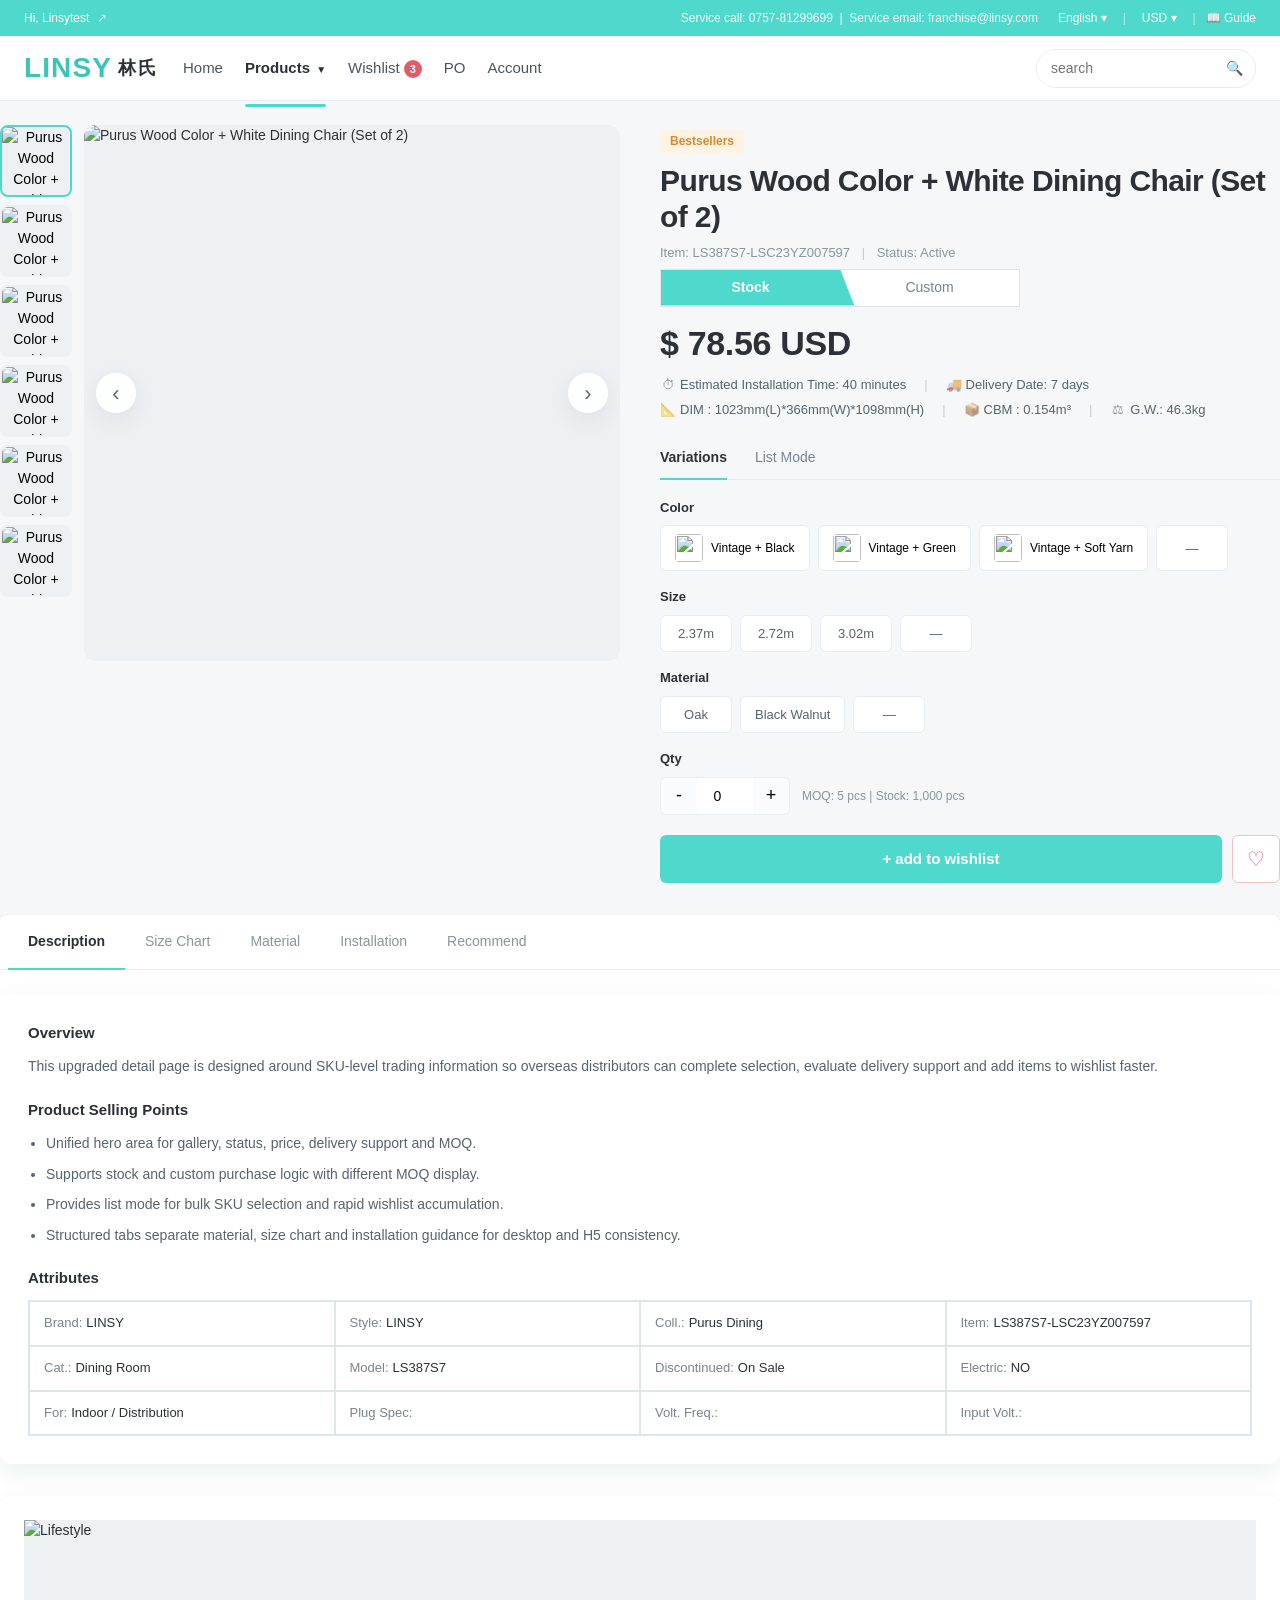
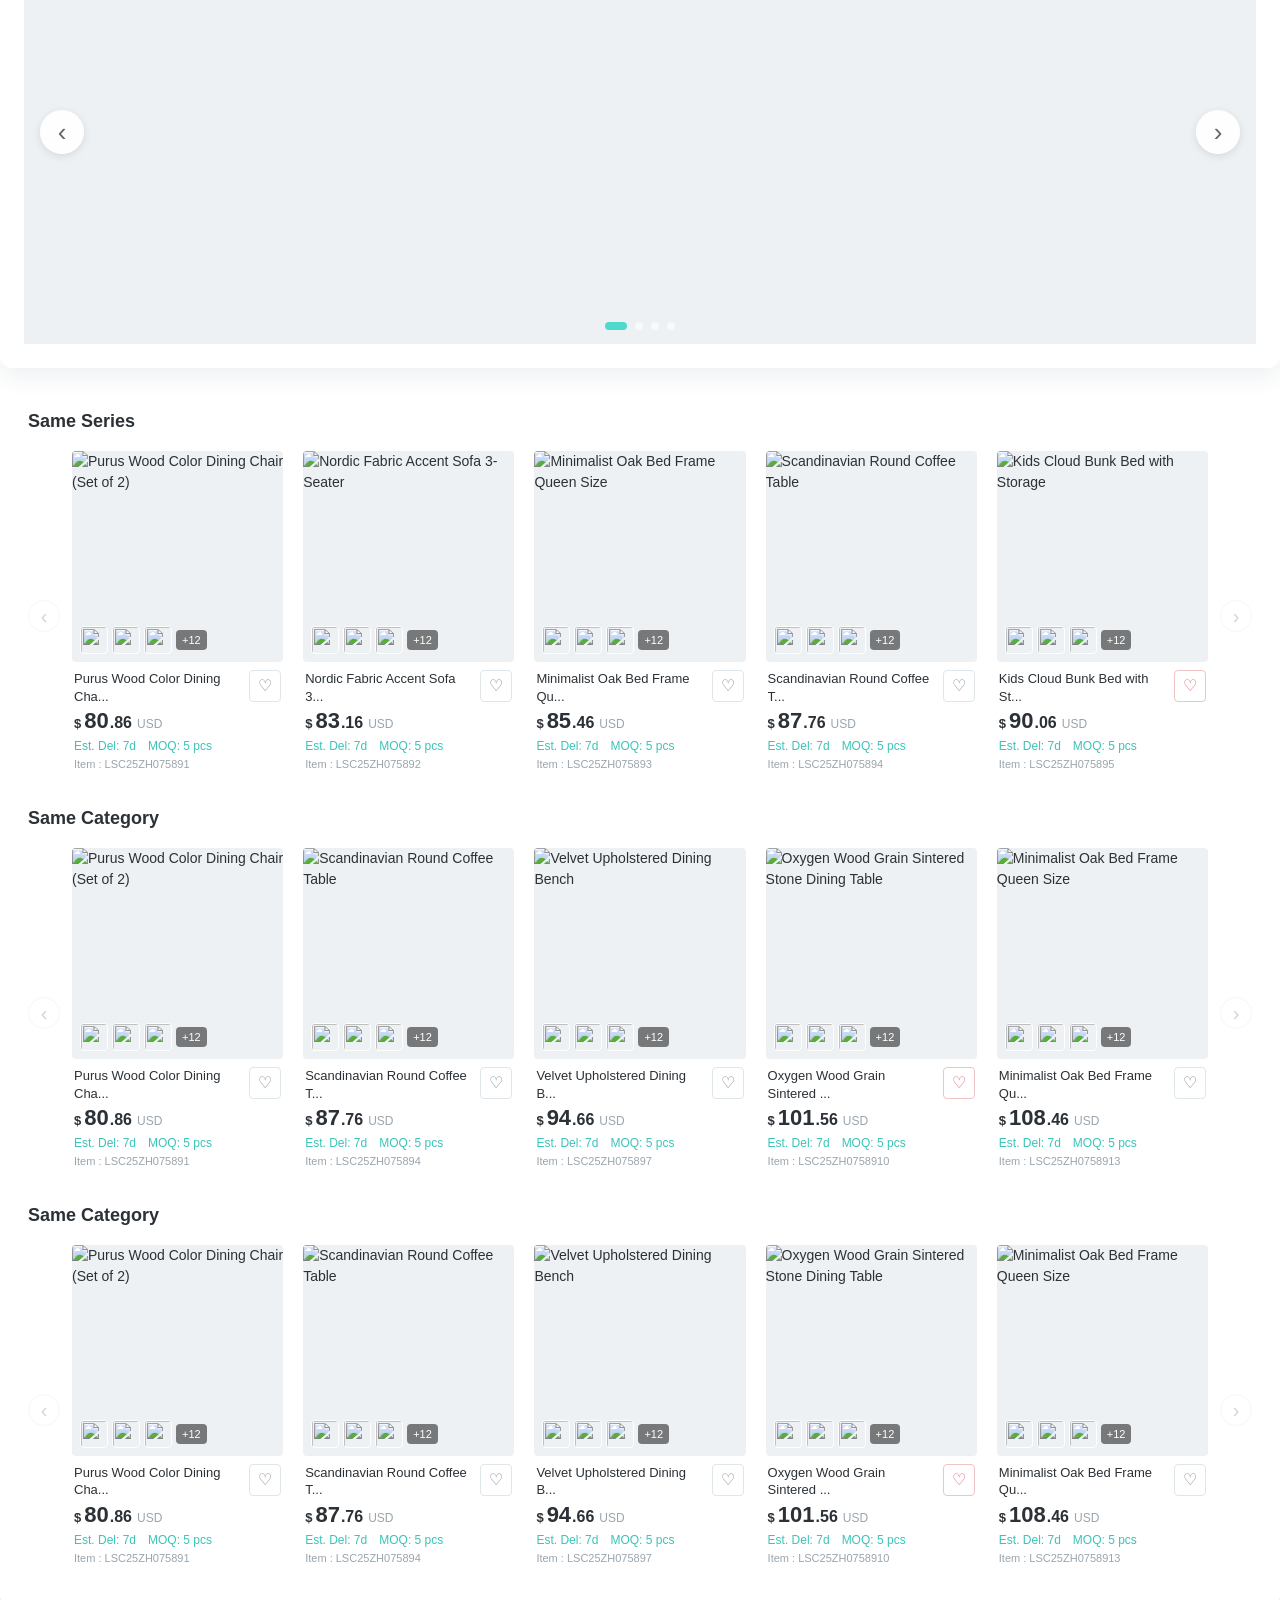
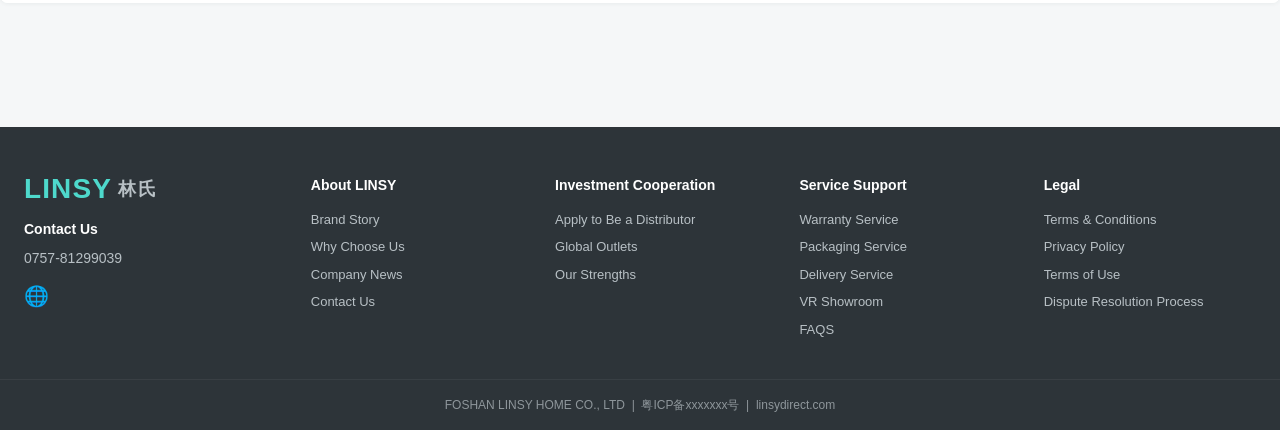
==== commit fb74c802: "Add files via upload" ====
--- a/index.html
+++ b/index.html
@@ -1,50 +1,5113 @@
-<!DOCTYPE html>
-<html lang="en">
-<head>
-  <meta charset="UTF-8" />
-  <meta name="viewport" content="width=device-width, initial-scale=1.0" />
-  <title>LINSY 林氏 - 商城WEB端交易链路 Demo</title>
-  <link rel="stylesheet" href="./mall-trade-demo.css" />
-</head>
-<body>
-  <div id="boot-banner" style="background:#4ed9cc;color:#fff;padding:14px;text-align:center;font-family:sans-serif;font-size:14px">
-    LINSY Demo 正在加载… 若超过 10 秒仍为空白，请按 Ctrl+F5
-  </div>
-  <div id="app"></div>
-  <noscript>
-    <div style="padding:24px;background:#fff3cd;color:#856404;font-family:sans-serif;text-align:center">
-      请启用 JavaScript 后刷新页面。
-    </div>
-  </noscript>
-  <script>
-    window.__demoLoadError = function (name) {
-      var banner = document.getElementById('boot-banner');
-      if (banner) banner.style.background = '#e53935';
-      var app = document.getElementById('app');
-      if (!app) return;
-      app.innerHTML = '<div style="padding:24px;font-family:sans-serif;max-width:560px;margin:0 auto">'
-        + '<h2 style="color:#e53935;margin-bottom:12px">Demo 加载失败</h2>'
-        + '<p>无法加载 <code>' + name + '</code></p>'
-        + '<p style="margin-top:12px;color:#56646d">请确认仓库根目录已上传全部 5 个文件：index.html、mall-trade-demo.js、mall-trade-demo.css、mall-i18n.js、.nojekyll</p>'
-        + '</div>';
+<!DOCTYPE html>
+<html lang="en">
+<head>
+  <meta charset="UTF-8" />
+  <meta name="viewport" content="width=device-width, initial-scale=1.0" />
+  <title>LINSY 林氏 - 商城WEB端交易链路 Demo</title>
+  <style>
+:root {
+  --primary: #4ed9cc;
+  --primary-dark: #3bc4b8;
+  --primary-soft: rgba(78, 217, 204, 0.12);
+  --text: #2b3136;
+  --muted: #8a959c;
+  --line: #e8edef;
+  --bg: #f5f7f8;
+  --card: #fff;
+  --tag-bg: #fff0de;
+  --tag-text: #d7892c;
+  --danger: #e05c6a;
+  --footer-bg: #2d3439;
+  --footer-text: #b8c0c5;
+  --shadow: 0 8px 24px rgba(20, 45, 58, 0.08);
+  --container: 1280px;
+}
+
+* { box-sizing: border-box; margin: 0; padding: 0; }
+
+html, body {
+  min-height: 100%;
+  background: var(--bg);
+  color: var(--text);
+  font: 14px/1.5 "Segoe UI", "PingFang SC", "Microsoft YaHei", Arial, sans-serif;
+  -webkit-font-smoothing: antialiased;
+}
+
+#app { text-align: left; }
+
+button, input, select { font: inherit; }
+a { color: inherit; text-decoration: none; }
+img { display: block; max-width: 100%; }
+
+.container {
+  max-width: var(--container);
+  margin: 0 auto;
+  padding: 0 24px;
+}
+
+/* Top bar */
+.topbar {
+  background: var(--primary);
+  color: #fff;
+  font-size: 12px;
+}
+
+.topbar-inner {
+  display: flex;
+  align-items: center;
+  justify-content: space-between;
+  min-height: 36px;
+  gap: 16px;
+}
+
+.topbar-left { flex-shrink: 0; }
+
+.topbar-right-group {
+  display: flex;
+  align-items: center;
+  justify-content: flex-end;
+  gap: 14px;
+  margin-left: auto;
+  flex-wrap: wrap;
+}
+
+.service-info {
+  opacity: 0.95;
+  white-space: nowrap;
+}
+
+.topbar-tools {
+  display: flex;
+  align-items: center;
+  gap: 10px;
+  flex-shrink: 0;
+}
+
+.user-greet { font-weight: 500; }
+.icon-exit { opacity: 0.85; margin-left: 4px; cursor: pointer; }
+
+.switch-wrap { position: relative; }
+.switch-btn {
+  border: none;
+  background: transparent;
+  color: #fff;
+  cursor: pointer;
+  padding: 4px 6px;
+  font-size: 12px;
+}
+.switch-menu {
+  display: none;
+  position: absolute;
+  right: 0;
+  top: 100%;
+  background: #fff;
+  color: var(--text);
+  border-radius: 8px;
+  box-shadow: var(--shadow);
+  min-width: 100px;
+  z-index: 100;
+  overflow: hidden;
+}
+.switch-menu.open { display: block; }
+.switch-option {
+  display: block;
+  width: 100%;
+  border: none;
+  background: transparent;
+  padding: 10px 14px;
+  text-align: left;
+  cursor: pointer;
+}
+.switch-option:hover, .switch-option.active { background: var(--primary-soft); }
+.sep { opacity: 0.6; }
+.guide { cursor: pointer; }
+
+/* Header */
+.header {
+  background: #fff;
+  border-bottom: 1px solid var(--line);
+  position: sticky;
+  top: 0;
+  z-index: 50;
+}
+
+.header-inner {
+  display: flex;
+  align-items: center;
+  gap: 12px;
+  min-height: 64px;
+}
+
+.brand {
+  display: flex;
+  align-items: center;
+  gap: 6px;
+  cursor: pointer;
+  flex-shrink: 0;
+}
+
+.brand-logo {
+  padding: 4px 10px 4px 0;
+  margin-right: 4px;
+}
+
+.brand-en {
+  font-size: 28px;
+  font-weight: 800;
+  color: #3bc4b8;
+  letter-spacing: 0.04em;
+  line-height: 1;
+}
+
+.brand-cn {
+  font-size: 18px;
+  color: #2b3136;
+  font-weight: 700;
+  line-height: 1;
+  letter-spacing: 0.08em;
+}
+
+.main-nav {
+  display: flex;
+  align-items: center;
+  gap: 22px;
+  flex: 0 1 auto;
+  justify-content: flex-start;
+  margin-left: 0;
+}
+
+.search-box {
+  display: flex;
+  align-items: center;
+  border: 1px solid var(--line);
+  border-radius: 999px;
+  overflow: hidden;
+  width: 220px;
+  flex-shrink: 0;
+  margin-left: auto;
+}
+
+.nav-link {
+  position: relative;
+  padding: 8px 0;
+  color: #4a5560;
+  font-size: 15px;
+  transition: color 0.15s;
+}
+
+.nav-link:hover { color: var(--primary-dark); }
+.nav-link.active {
+  color: var(--text);
+  font-weight: 600;
+}
+
+.nav-link.active::after {
+  content: "";
+  position: absolute;
+  left: 0;
+  right: 0;
+  bottom: -20px;
+  height: 3px;
+  background: var(--primary);
+  border-radius: 2px;
+}
+
+.nav-link .arrow { font-size: 10px; margin-left: 2px; }
+.nav-link .badge {
+  display: inline-flex;
+  align-items: center;
+  justify-content: center;
+  min-width: 18px;
+  height: 18px;
+  padding: 0 5px;
+  margin-left: 4px;
+  border-radius: 999px;
+  background: var(--danger);
+  color: #fff;
+  font-size: 11px;
+  font-weight: 600;
+}
+
+.search-box input {
+  flex: 1;
+  border: none;
+  padding: 8px 14px;
+  outline: none;
+  min-width: 0;
+}
+
+.search-btn {
+  border: none;
+  background: transparent;
+  padding: 8px 12px;
+  cursor: pointer;
+  color: var(--muted);
+}
+
+.search-box.small { width: 180px; }
+
+.main { min-height: calc(100vh - 200px); padding-bottom: 48px; }
+
+/* Buttons */
+.btn-primary {
+  border: none;
+  background: var(--primary);
+  color: #fff;
+  font-weight: 600;
+  padding: 12px 24px;
+  border-radius: 6px;
+  cursor: pointer;
+  transition: background 0.15s, transform 0.1s;
+}
+
+.btn-primary:hover { background: var(--primary-dark); }
+.btn-primary:disabled { opacity: 0.5; cursor: not-allowed; }
+.btn-primary.full { width: 100%; }
+.btn-primary.small { padding: 8px 16px; font-size: 13px; }
+
+.btn-ghost {
+  border: 1px solid var(--line);
+  background: #fff;
+  color: var(--text);
+  padding: 10px 18px;
+  border-radius: 6px;
+  cursor: pointer;
+}
+
+.btn-ghost:hover { border-color: var(--primary); color: var(--primary-dark); }
+.btn-ghost.small { padding: 8px 14px; font-size: 13px; }
+
+.btn-icon {
+  width: 48px;
+  height: 48px;
+  border: 1px solid var(--line);
+  background: #fff;
+  border-radius: 6px;
+  font-size: 22px;
+  cursor: pointer;
+  flex-shrink: 0;
+}
+
+.btn-icon:hover { border-color: var(--primary); color: var(--primary-dark); }
+
+.link-btn {
+  border: none;
+  background: transparent;
+  color: var(--primary-dark);
+  cursor: pointer;
+  padding: 4px 8px;
+  font-size: 13px;
+}
+
+.link-btn:hover { text-decoration: underline; }
+.link-btn.danger { color: var(--danger); }
+
+/* Hero */
+.hero-carousel {
+  position: relative;
+  overflow: hidden;
+  background: #eef1f3;
+  max-height: 480px;
+}
+
+.hero-track {
+  display: flex;
+  transition: transform 0.45s ease;
+}
+
+.hero-slide {
+  flex: 0 0 100%;
+  position: relative;
+  min-height: 420px;
+}
+
+.hero-img {
+  width: 100%;
+  height: 420px;
+  object-fit: cover;
+}
+
+.hero-overlay {
+  position: absolute;
+  inset: 0;
+  background: linear-gradient(90deg, rgba(0,0,0,0.45) 0%, transparent 60%);
+  display: flex;
+  flex-direction: column;
+  justify-content: center;
+  padding: 0 8%;
+  color: #fff;
+}
+
+.hero-overlay h2 { font-size: 36px; margin-bottom: 10px; }
+.hero-overlay p { font-size: 16px; opacity: 0.9; margin-bottom: 20px; max-width: 480px; }
+
+.hero-arrow {
+  position: absolute;
+  top: 50%;
+  transform: translateY(-50%);
+  width: 44px;
+  height: 44px;
+  border: none;
+  border-radius: 50%;
+  background: rgba(255,255,255,0.85);
+  font-size: 24px;
+  cursor: pointer;
+  z-index: 2;
+  box-shadow: var(--shadow);
+}
+
+.hero-arrow.prev { left: 20px; }
+.hero-arrow.next { right: 20px; }
+
+.hero-dots {
+  position: absolute;
+  bottom: 16px;
+  left: 50%;
+  transform: translateX(-50%);
+  display: flex;
+  gap: 8px;
+}
+
+.hero-dot {
+  width: 8px;
+  height: 8px;
+  border-radius: 50%;
+  border: none;
+  background: rgba(255,255,255,0.5);
+  cursor: pointer;
+}
+
+.hero-dot.on { background: var(--primary); width: 24px; border-radius: 4px; }
+
+/* Home sections */
+.home-section { padding: 40px 0 20px; }
+.section-title { font-size: 22px; font-weight: 700; margin-bottom: 20px; }
+.section-head { display: flex; justify-content: space-between; align-items: center; margin-bottom: 20px; }
+
+.home-cats {
+  display: grid;
+  grid-template-columns: repeat(6, 1fr);
+  gap: 16px;
+}
+
+.home-cat-card {
+  background: #fff;
+  border-radius: 12px;
+  overflow: hidden;
+  box-shadow: var(--shadow);
+  transition: transform 0.15s;
+  cursor: pointer;
+}
+
+.home-cat-card:hover { transform: translateY(-3px); }
+.home-cat-img { width: 100%; aspect-ratio: 1; object-fit: cover; }
+.home-cat-card span {
+  display: block;
+  padding: 10px;
+  text-align: center;
+  font-size: 13px;
+  font-weight: 500;
+}
+
+.home-promo {
+  display: grid;
+  grid-template-columns: 1fr 1fr;
+  gap: 24px;
+  padding: 24px 0 48px;
+}
+
+.promo-card {
+  display: flex;
+  gap: 20px;
+  background: #fff;
+  border-radius: 12px;
+  overflow: hidden;
+  box-shadow: var(--shadow);
+  padding: 16px;
+  align-items: center;
+}
+
+.promo-img { width: 200px; height: 140px; object-fit: cover; border-radius: 8px; flex-shrink: 0; }
+.promo-card h3 { font-size: 18px; margin-bottom: 8px; }
+.promo-card p { color: var(--muted); margin-bottom: 12px; font-size: 13px; }
+
+/* Category bar */
+.category-bar {
+  background: #fff;
+  border-bottom: 1px solid var(--line);
+  padding: 12px 0;
+}
+
+.category-scroll {
+  display: flex;
+  align-items: center;
+  gap: 12px;
+  overflow-x: auto;
+  scrollbar-width: none;
+}
+
+.category-scroll::-webkit-scrollbar { display: none; }
+
+.cat-item {
+  display: flex;
+  flex-direction: column;
+  align-items: center;
+  gap: 6px;
+  border: none;
+  background: transparent;
+  cursor: pointer;
+  padding: 8px 12px;
+  border-radius: 8px;
+  min-width: 90px;
+  flex-shrink: 0;
+  font-size: 12px;
+  color: var(--muted);
+}
+
+.cat-item.active { color: var(--primary-dark); background: var(--primary-soft); }
+.cat-img { width: 48px; height: 48px; border-radius: 50%; object-fit: cover; }
+.cat-arrow { border: none; background: transparent; font-size: 20px; cursor: pointer; color: var(--muted); padding: 8px; }
+
+/* Products page */
+.page-products {
+  display: grid;
+  grid-template-columns: 1fr;
+  gap: 24px;
+  padding: 24px 0 48px;
+}
+
+.page-products.with-filter { grid-template-columns: 240px 1fr; }
+
+.filter-panel {
+  background: #fff;
+  border-radius: 12px;
+  padding: 16px;
+  box-shadow: var(--shadow);
+  height: fit-content;
+  position: sticky;
+  top: 88px;
+}
+
+.filter-head {
+  display: flex;
+  justify-content: space-between;
+  font-weight: 600;
+  margin-bottom: 16px;
+  padding-bottom: 12px;
+  border-bottom: 1px solid var(--line);
+}
+
+.filter-block { margin-bottom: 18px; }
+.filter-block h4 { font-size: 13px; margin-bottom: 10px; color: var(--muted); }
+
+.chip-group { display: flex; flex-wrap: wrap; gap: 6px; }
+.chip {
+  border: 1px solid var(--line);
+  background: #fff;
+  padding: 5px 10px;
+  border-radius: 999px;
+  font-size: 12px;
+  cursor: pointer;
+}
+
+.chip.active { border-color: var(--primary); background: var(--primary-soft); color: var(--primary-dark); }
+.range-bar { height: 4px; background: var(--line); border-radius: 2px; margin-bottom: 10px; position: relative; }
+.range-fill { height: 100%; width: 60%; background: var(--primary); border-radius: 2px; }
+.check { display: block; font-size: 13px; margin-bottom: 6px; cursor: pointer; }
+
+.sort-bar {
+  display: flex;
+  align-items: center;
+  gap: 20px;
+  margin-bottom: 20px;
+  padding-bottom: 12px;
+  border-bottom: 1px solid var(--line);
+}
+
+.sort-item {
+  border: none;
+  background: transparent;
+  cursor: pointer;
+  color: var(--muted);
+  font-size: 13px;
+}
+
+.sort-item.active { color: var(--text); font-weight: 600; }
+
+.product-grid {
+  display: grid;
+  grid-template-columns: repeat(5, 1fr);
+  gap: 20px;
+}
+
+.home-grid { grid-template-columns: repeat(5, 1fr); }
+
+.product-card {
+  background: #fff;
+  border-radius: 10px;
+  overflow: hidden;
+  box-shadow: var(--shadow);
+  cursor: pointer;
+  transition: transform 0.15s, box-shadow 0.15s;
+}
+
+.product-card:hover {
+  transform: translateY(-4px);
+  box-shadow: 0 12px 32px rgba(20, 45, 58, 0.12);
+}
+
+.card-img { position: relative; aspect-ratio: 1; background: #eef1f3; }
+.product-img { width: 100%; height: 100%; object-fit: cover; }
+
+.thumb-dots {
+  position: absolute;
+  bottom: 8px;
+  left: 8px;
+  display: flex;
+  gap: 4px;
+  align-items: center;
+}
+
+.dot-img { width: 28px; height: 28px; border-radius: 4px; object-fit: cover; border: 1px solid #fff; }
+.more { font-size: 11px; background: rgba(0,0,0,0.5); color: #fff; padding: 2px 6px; border-radius: 4px; }
+
+.card-body { padding: 12px; }
+.card-title-row { display: flex; justify-content: space-between; gap: 8px; margin-bottom: 6px; }
+.card-title { font-size: 13px; font-weight: 500; line-height: 1.35; display: -webkit-box; -webkit-line-clamp: 2; -webkit-box-orient: vertical; overflow: hidden; flex: 1; }
+.fav-btn { border: none; background: transparent; font-size: 18px; cursor: pointer; color: var(--muted); flex-shrink: 0; }
+.fav-btn.on { color: var(--danger); }
+.card-price { font-size: 16px; font-weight: 700; margin-bottom: 6px; }
+.card-meta { font-size: 11px; color: var(--muted); display: flex; flex-direction: column; gap: 2px; }
+
+.pagination {
+  display: flex;
+  align-items: center;
+  justify-content: center;
+  gap: 6px;
+  margin-top: 32px;
+}
+
+.pagination.right { justify-content: flex-end; }
+
+.page-btn {
+  min-width: 36px;
+  height: 36px;
+  border: 1px solid var(--line);
+  background: #fff;
+  border-radius: 6px;
+  cursor: pointer;
+}
+
+.page-btn.active { background: var(--primary); border-color: var(--primary); color: #fff; }
+.page-ellipsis { padding: 0 8px; color: var(--muted); }
+
+/* Product detail - ref layout image 1/2 */
+.page-detail {
+  padding: 24px 0 56px;
+  background: var(--bg);
+}
+
+.detail-hero {
+  margin-bottom: 20px;
+}
+
+.detail-panel-card {
+  background: #fff;
+  border-radius: 8px;
+  box-shadow: 0 1px 4px rgba(20, 45, 58, 0.06);
+  margin-bottom: 20px;
+  overflow: hidden;
+}
+
+.detail-tabs-ref {
+  display: flex;
+  gap: 0;
+  border-bottom: 1px solid #eef1f3;
+  margin-bottom: 0;
+  background: #fff;
+  border-radius: 0;
+  padding: 0 20px;
+}
+
+.detail-tabs-ref .tab {
+  border: none;
+  background: transparent;
+  padding: 14px 18px;
+  font-size: 14px;
+  color: #78848d;
+  cursor: pointer;
+  border-bottom: 2px solid transparent;
+  margin-bottom: -1px;
+  white-space: nowrap;
+}
+
+.detail-tabs-ref .tab.active {
+  color: #2b3136;
+  font-weight: 600;
+  border-bottom-color: var(--primary);
+}
+
+.detail-content-ref {
+  background: #fff;
+  border-radius: 0;
+  padding: 24px 28px 0;
+  box-shadow: none;
+  margin-bottom: 0;
+}
+
+.detail-desc-unified {
+  background: #fff;
+}
+
+.detail-desc-unified .detail-block-title {
+  font-size: 15px;
+  font-weight: 700;
+  margin: 14px 0 8px;
+  color: #2b3136;
+}
+
+.detail-desc-unified .detail-block-title:first-child {
+  margin-top: 0;
+}
+
+.detail-desc-unified .detail-overview {
+  color: #56646d;
+  line-height: 1.75;
+  margin: 0 0 0;
+}
+
+.detail-desc-unified .selling-points-list {
+  margin: 0;
+  padding-left: 18px;
+  color: #56646d;
+  line-height: 1.75;
+}
+
+.detail-desc-unified .selling-points-list li {
+  margin-bottom: 6px;
+}
+
+.detail-desc-unified .selling-points-list li:last-child {
+  margin-bottom: 0;
+}
+
+.detail-content-ref .detail-block-title {
+  font-size: 15px;
+  font-weight: 700;
+  margin: 20px 0 10px;
+  color: #2b3136;
+}
+
+.detail-content-ref:not(:has(.detail-desc-unified)) {
+  padding-bottom: 24px;
+}
+
+.detail-recommend-tab .recommend-section-ref {
+  margin-top: 20px;
+}
+
+.detail-recommend-tab .recommend-section-ref:first-of-type {
+  margin-top: 12px;
+}
+
+.detail-panel-card .spec-attr-table-inline {
+  border: 1px solid #dfe6ea;
+  margin: 8px 0 0;
+}
+
+.spec-attr-table-inline {
+  border: 1px solid #dfe6ea;
+  margin: 0;
+}
+
+.spec-attr-cell-inline {
+  padding: 11px 14px;
+  border: 1px solid #dfe6ea;
+  font-size: 13px;
+  background: #fff;
+  min-height: 42px;
+}
+
+.spec-attr-cell-inline .spec-attr-label {
+  color: #78848d;
+  font-weight: 400;
+}
+
+.spec-attr-cell-inline .spec-attr-val {
+  color: #2b3136;
+  font-weight: 500;
+}
+
+/* Lifestyle carousel - flush with attributes */
+.carousel-block-ref {
+  margin: 0;
+  background: #fff;
+  box-shadow: none;
+  padding: 0;
+}
+
+.detail-recommend-block {
+  background: #fff;
+  padding: 0 28px 28px;
+}
+
+.detail-panel-card .recommend-section-ref,
+.detail-panel-card .recommend-section {
+  margin-bottom: 24px;
+  background: #fff;
+}
+
+.detail-panel-card .recommend-section-ref:last-child,
+.detail-panel-card .recommend-section:last-child {
+  margin-bottom: 0;
+}
+
+.detail-panel-card .recommend-section-head h3 {
+  margin-bottom: 12px;
+}
+
+.carousel-block-ref .carousel-img {
+  position: relative;
+  border-radius: 0;
+  aspect-ratio: 16 / 5.5;
+  overflow: hidden;
+  background: #eef1f3;
+}
+
+.carousel-block-ref .carousel-arrow {
+  width: 44px;
+  height: 44px;
+  border-radius: 50%;
+  background: rgba(255, 255, 255, 0.92);
+  border: none;
+  font-size: 26px;
+  color: #666;
+  box-shadow: 0 2px 8px rgba(0, 0, 0, 0.1);
+}
+
+.carousel-dots-overlay {
+  position: absolute;
+  left: 0;
+  right: 0;
+  bottom: 14px;
+  display: flex;
+  justify-content: center;
+  gap: 8px;
+  margin-top: 0;
+  z-index: 3;
+}
+
+.carousel-dots-overlay .carousel-dot {
+  width: 8px;
+  height: 8px;
+  border-radius: 50%;
+  border: none;
+  background: rgba(255, 255, 255, 0.55);
+  cursor: pointer;
+  padding: 0;
+}
+
+.carousel-dots-overlay .carousel-dot.on {
+  background: var(--primary);
+  width: 22px;
+  border-radius: 4px;
+}
+
+/* Recommend cards - ref image 3 */
+.recommend-card-ref {
+  border: none;
+  border-radius: 0;
+  background: transparent;
+  box-shadow: none;
+}
+
+.recommend-card-ref .card-img {
+  border-radius: 4px;
+  overflow: hidden;
+  margin-bottom: 8px;
+}
+
+.recommend-card-ref .card-body {
+  padding: 0 2px 8px;
+}
+
+.rec-title-row {
+  display: flex;
+  align-items: flex-start;
+  justify-content: space-between;
+  gap: 8px;
+  margin-bottom: 4px;
+}
+
+.rec-title-row .card-title-single {
+  flex: 1;
+  font-size: 13px;
+  font-weight: 500;
+  line-height: 1.35;
+  margin: 0;
+  -webkit-line-clamp: 2;
+  display: -webkit-box;
+  -webkit-box-orient: vertical;
+  overflow: hidden;
+}
+
+.rec-fav-btn {
+  flex-shrink: 0;
+  width: 32px;
+  height: 32px;
+  border: 1px solid #dfe6ea;
+  border-radius: 4px;
+  background: #fff;
+  color: #78848d;
+  font-size: 16px;
+  line-height: 1;
+  cursor: pointer;
+  padding: 0;
+  display: flex;
+  align-items: center;
+  justify-content: center;
+}
+
+.rec-fav-btn.on {
+  color: var(--danger);
+  border-color: #f0c4c4;
+}
+
+.card-price-split {
+  display: flex;
+  align-items: baseline;
+  gap: 1px;
+  margin-bottom: 4px;
+  line-height: 1.1;
+}
+
+.card-price-split .price-sym {
+  font-size: 13px;
+  font-weight: 600;
+  color: #2b3136;
+  margin-right: 2px;
+}
+
+.card-price-split .price-int {
+  font-size: 22px;
+  font-weight: 700;
+  color: #2b3136;
+}
+
+.card-price-split .price-dec {
+  font-size: 16px;
+  font-weight: 700;
+  color: #2b3136;
+}
+
+.card-price-split .price-ccy {
+  font-size: 12px;
+  font-weight: 400;
+  color: #9aa5ad;
+  margin-left: 4px;
+}
+
+.card-meta-row {
+  display: flex;
+  flex-wrap: wrap;
+  gap: 12px;
+  font-size: 12px;
+  color: #3bc4b8;
+  font-weight: 500;
+  margin-bottom: 2px;
+}
+
+.card-item-row {
+  font-size: 11px;
+  color: #9aa5ad;
+  line-height: 1.4;
+}
+
+.recommend-section-ref,
+.recommend-section {
+  margin-bottom: 32px;
+  background: #fff;
+}
+
+.recommend-section-head h3 {
+  font-size: 16px;
+  font-weight: 700;
+  margin-bottom: 14px;
+  color: #2b3136;
+}
+
+.recommend-carousel {
+  position: relative;
+  display: flex;
+  align-items: stretch;
+  gap: 10px;
+}
+
+.rec-arrow {
+  flex: 0 0 28px;
+  align-self: center;
+  width: 28px;
+  height: 28px;
+  border: 1px solid #dfe6ea;
+  border-radius: 50%;
+  background: #fff;
+  font-size: 18px;
+  cursor: pointer;
+  color: #888;
+  line-height: 1;
+}
+
+.recommend-grid-5 {
+  flex: 1;
+  display: grid;
+  grid-template-columns: repeat(5, 1fr);
+  gap: 16px;
+  min-width: 0;
+}
+
+.detail-layout {
+  display: grid;
+  grid-template-columns: 1fr 1fr;
+  gap: 40px;
+  align-items: start;
+  margin-bottom: 32px;
+}
+
+.detail-gallery {
+  display: flex;
+  gap: 12px;
+}
+
+.thumb-list {
+  display: flex;
+  flex-direction: column;
+  gap: 8px;
+  flex-shrink: 0;
+}
+
+.thumb {
+  width: 72px;
+  height: 72px;
+  border: 2px solid transparent;
+  border-radius: 8px;
+  overflow: hidden;
+  padding: 0;
+  cursor: pointer;
+  background: #eef1f3;
+}
+
+.thumb.active { border-color: var(--primary); }
+.thumb-img { width: 100%; height: 100%; object-fit: cover; }
+
+.main-image {
+  flex: 1;
+  position: relative;
+  background: #eef1f3;
+  border-radius: 12px;
+  overflow: hidden;
+  aspect-ratio: 1;
+}
+
+.detail-main-img { width: 100%; height: 100%; object-fit: cover; }
+
+.detail-image-nav {
+  position: absolute;
+  top: 50%;
+  transform: translateY(-50%);
+  width: 40px;
+  height: 40px;
+  border: none;
+  border-radius: 50%;
+  background: rgba(255,255,255,0.9);
+  font-size: 22px;
+  cursor: pointer;
+  z-index: 2;
+  box-shadow: var(--shadow);
+  color: #666;
+}
+
+.detail-image-nav.prev { left: 12px; }
+.detail-image-nav.next { right: 12px; }
+
+.detail-info { padding-top: 4px; }
+
+.tag-badge {
+  display: inline-flex;
+  align-items: center;
+  height: 24px;
+  padding: 0 10px;
+  border-radius: 4px;
+  background: #fff3e6;
+  color: #d7892c;
+  font-size: 12px;
+  font-weight: 600;
+  margin-bottom: 10px;
+}
+
+.detail-title {
+  font-size: 30px;
+  font-weight: 700;
+  line-height: 1.2;
+  margin-bottom: 8px;
+  letter-spacing: -0.02em;
+}
+
+.detail-meta {
+  font-size: 13px;
+  color: var(--muted);
+  margin-bottom: 6px;
+}
+
+.detail-status-row { margin-bottom: 14px; }
+
+.status-chip {
+  display: inline-block;
+  padding: 3px 10px;
+  border-radius: 4px;
+  font-size: 12px;
+  font-weight: 600;
+}
+
+.status-chip.on-sale {
+  background: #e8f8f5;
+  color: #1a9e8e;
+}
+
+.sale-type-pills {
+  display: inline-flex;
+  gap: 0;
+  padding: 3px;
+  background: #eef1f3;
+  border-radius: 999px;
+  margin-bottom: 18px;
+}
+
+/* Stock / Custom split bar (ref left) */
+.sale-type-split {
+  position: relative;
+  display: flex;
+  width: 100%;
+  max-width: 360px;
+  height: 38px;
+  margin-bottom: 16px;
+  border: 1px solid #dfe6ea;
+  background: #fff;
+  overflow: hidden;
+}
+
+.sale-type-split::before {
+  content: "";
+  position: absolute;
+  top: 0;
+  bottom: 0;
+  left: 0;
+  width: 54%;
+  background: var(--primary);
+  clip-path: polygon(0 0, calc(100% - 14px) 0, 100% 100%, 0 100%);
+  transition: left 0.25s ease, clip-path 0.25s ease;
+  z-index: 0;
+}
+
+.sale-type-split.is-custom::before {
+  left: 46%;
+  width: 54%;
+  clip-path: polygon(14px 0, 100% 0, 100% 100%, 0 100%);
+}
+
+.sale-type-split .pill {
+  flex: 1;
+  border: none;
+  background: transparent;
+  padding: 0 16px;
+  cursor: pointer;
+  font-size: 14px;
+  color: #78848d;
+  position: relative;
+  z-index: 1;
+  font-weight: 500;
+}
+
+.sale-type-split .pill.active {
+  color: #fff;
+  font-weight: 600;
+}
+
+.sale-type-pills .pill {
+  border: none;
+  background: transparent;
+  padding: 8px 22px;
+  cursor: pointer;
+  font-size: 14px;
+  color: var(--muted);
+  border-radius: 999px;
+}
+
+.sale-type-pills .pill.active {
+  background: var(--primary);
+  color: #fff;
+  font-weight: 600;
+  box-shadow: none;
+  border-bottom: none;
+}
+
+.sale-type-tabs {
+  display: flex;
+  gap: 24px;
+  margin-bottom: 18px;
+  border-bottom: 1px solid var(--line);
+}
+
+.detail-price-wrap { margin-bottom: 12px; }
+.detail-price { font-size: 32px; font-weight: 700; letter-spacing: -0.01em; line-height: 1.2; }
+.detail-price-usd { font-size: 34px; }
+
+.logistics {
+  font-size: 13px;
+  color: #78848d;
+  margin-bottom: 18px;
+  line-height: 1.6;
+}
+
+.detail-logistics-row {
+  display: flex;
+  flex-wrap: wrap;
+  align-items: center;
+  gap: 0;
+  margin-bottom: 2px;
+}
+
+.detail-logistics-row > span {
+  display: inline-flex;
+  align-items: center;
+  gap: 4px;
+}
+
+.logistics-sep {
+  margin: 0 10px;
+  color: #c5cdd3;
+  font-weight: 300;
+}
+
+.mode-tabs {
+  display: flex;
+  gap: 28px;
+  margin-bottom: 18px;
+  border-bottom: 1px solid #e8edef;
+}
+
+.mode-tab {
+  border: none;
+  background: transparent;
+  padding: 8px 0 10px;
+  font-size: 14px;
+  color: #78848d;
+  cursor: pointer;
+  border-bottom: 2px solid transparent;
+  margin-bottom: -1px;
+}
+
+.mode-tab.active {
+  color: var(--text);
+  font-weight: 600;
+  border-bottom-color: var(--primary);
+}
+
+.detail-logistics-main span { margin-right: 20px; }
+.detail-logistics-specs { margin-top: 4px; }
+.detail-logistics-specs span { margin-right: 16px; }
+
+.mode-switch {
+  display: flex;
+  gap: 10px;
+  margin-bottom: 22px;
+}
+
+.detail-divider { margin: 0 8px; opacity: 0.45; }
+
+.detail-logistics-line {
+  display: flex;
+  align-items: center;
+  gap: 8px;
+  font-size: 13px;
+  color: #56646d;
+  margin-bottom: 4px;
+}
+
+.logistics-ico { width: 16px; text-align: center; opacity: 0.65; flex-shrink: 0; font-size: 13px; }
+
+.attr-btn-inline {
+  display: inline-flex;
+  align-items: center;
+  gap: 8px;
+  flex-direction: row;
+  min-width: auto;
+  padding: 5px 12px 5px 5px;
+  border-radius: 6px;
+  border: 1px solid #dfe6ea;
+  background: #fff;
+}
+
+.attr-btn-inline.active {
+  border-color: var(--primary);
+  box-shadow: inset 0 0 0 1px var(--primary);
+}
+
+.attr-btn-inline span {
+  font-size: 12px;
+  white-space: nowrap;
+}
+
+.attr-btn-unlabeled {
+  min-width: 72px;
+  padding: 8px 14px;
+  font-size: 16px;
+  line-height: 1;
+  letter-spacing: 0;
+  text-align: center;
+}
+
+.attr-btn.is-disabled,
+.attr-btn-chip.is-disabled,
+.attr-btn-inline.is-disabled {
+  opacity: 0.38;
+  cursor: not-allowed;
+  border-color: #e8edef;
+  color: #b8c0c5;
+  box-shadow: none;
+}
+
+.attr-btn-inline.is-disabled span {
+  color: #b8c0c5;
+}
+
+.attr-btn.is-disabled:hover,
+.attr-btn-chip.is-disabled:hover,
+.attr-btn-inline.is-disabled:hover {
+  border-color: #e8edef;
+}
+
+.option-img-sm {
+  width: 28px;
+  height: 28px;
+  border-radius: 4px;
+  object-fit: cover;
+  flex-shrink: 0;
+}
+
+.attr-options-inline {
+  display: flex;
+  flex-wrap: wrap;
+  gap: 8px;
+}
+
+.attr-btn-chip {
+  min-width: 72px;
+  padding: 8px 14px;
+  border-radius: 6px;
+  border: 1px solid #dfe6ea;
+  background: #fff;
+  font-size: 13px;
+  color: #56646d;
+}
+
+.attr-btn-chip.active {
+  border-color: var(--primary);
+  color: var(--primary-dark);
+  font-weight: 600;
+  box-shadow: inset 0 0 0 1px var(--primary);
+}
+
+.qty-row-ref {
+  flex-direction: column;
+  align-items: flex-start;
+  margin-bottom: 16px;
+  width: 100%;
+  padding-left: 0;
+}
+
+.qty-row-main {
+  width: 100%;
+  text-align: left;
+}
+
+.qty-row-main > label {
+  display: block;
+  font-size: 13px;
+  font-weight: 600;
+  margin-bottom: 8px;
+  text-align: left;
+}
+
+.qty-row-controls {
+  display: flex;
+  align-items: center;
+  justify-content: flex-start;
+  gap: 12px;
+  flex-wrap: wrap;
+  width: 100%;
+}
+
+.qty-row-ref .stepper {
+  flex-shrink: 0;
+}
+
+.qty-row-ref .qty-hint {
+  text-align: left;
+}
+
+.detail-actions-ref {
+  display: flex;
+  gap: 8px;
+  align-items: stretch;
+  margin-top: 4px;
+}
+
+.detail-actions-ref .btn-wishlist {
+  flex: 1;
+  height: 48px;
+  font-size: 15px;
+  font-weight: 600;
+  text-transform: lowercase;
+  border-radius: 6px;
+}
+
+.detail-actions-ref .btn-fav {
+  width: 48px;
+  height: 48px;
+  border: 1px solid #dfe6ea;
+  background: #fff;
+  color: #78848d;
+  font-size: 20px;
+  border-radius: 6px;
+}
+
+.detail-actions-ref .btn-fav.on {
+  color: var(--danger);
+  border-color: #f0c4c4;
+}
+
+.oth-attr-select {
+  width: 100%;
+  max-width: 360px;
+  border: 1px solid var(--line);
+  border-radius: 6px;
+  padding: 10px 12px;
+  background: #fff;
+  color: var(--text);
+}
+
+.mode-btn {
+  border: 1px solid var(--line);
+  background: #fff;
+  padding: 8px 16px;
+  border-radius: 6px;
+  cursor: pointer;
+  font-size: 13px;
+  color: var(--muted);
+  min-width: 110px;
+}
+
+.mode-btn.active {
+  border-color: var(--primary);
+  background: var(--primary-soft);
+  color: var(--primary-dark);
+  font-weight: 600;
+  box-shadow: inset 0 0 0 1px var(--primary);
+}
+
+.attr-btn-rich {
+  display: flex;
+  flex-direction: column;
+  align-items: center;
+  gap: 6px;
+  min-width: 96px;
+  padding: 10px 8px 8px;
+  border-radius: 8px;
+}
+
+.attr-btn-rich span { font-size: 11px; text-align: center; line-height: 1.2; }
+
+.attr-btn.active {
+  border-color: var(--primary);
+  color: var(--primary-dark);
+  font-weight: 600;
+  box-shadow: inset 0 0 0 1px var(--primary);
+}
+
+/* Spec attributes table (ref right: 4-col inline label:value) */
+.spec-attr-table {
+  display: grid;
+  grid-template-columns: repeat(4, 1fr);
+  border: 1px solid #dfe6ea;
+  margin: 16px 0 24px;
+  background: #fff;
+}
+
+.spec-attr-table-inline {
+  grid-template-columns: repeat(var(--attr-cols, 4), 1fr);
+}
+
+.spec-attr-cell-inline {
+  padding: 12px 14px;
+  border: 1px solid #dfe6ea;
+  font-size: 13px;
+  color: #56646d;
+  line-height: 1.45;
+  min-height: 44px;
+  display: flex;
+  align-items: center;
+}
+
+.spec-attr-cell-inline .spec-attr-label {
+  color: #78848d;
+  margin-right: 4px;
+}
+
+.spec-attr-cell-inline .spec-attr-val {
+  color: var(--text);
+  font-weight: 500;
+}
+
+.spec-attr-cell {
+  display: flex;
+  min-height: 44px;
+  border: 1px solid #dfe6ea;
+}
+
+.spec-attr-k {
+  flex: 0 0 42%;
+  background: #f3f5f7;
+  padding: 10px 12px;
+  font-size: 13px;
+  color: #56646d;
+  display: flex;
+  align-items: center;
+}
+
+.spec-attr-v {
+  flex: 1;
+  padding: 10px 12px;
+  font-size: 13px;
+  font-weight: 500;
+  display: flex;
+  align-items: center;
+  word-break: break-word;
+}
+
+.selling-points-list {
+  padding-left: 18px;
+  color: #56646d;
+  line-height: 1.75;
+}
+
+.selling-points-list li { margin-bottom: 8px; }
+
+.detail-copy-grid {
+  display: grid;
+  grid-template-columns: 1fr 260px;
+  gap: 24px;
+  margin-bottom: 8px;
+}
+
+.detail-copy-main h3 {
+  font-size: 16px;
+  margin-bottom: 12px;
+}
+
+.fact-card {
+  background: #f3f5f7;
+  border-radius: 8px;
+  padding: 16px;
+  margin-bottom: 10px;
+}
+
+.fact-label {
+  display: block;
+  font-size: 12px;
+  color: var(--muted);
+  margin-bottom: 6px;
+}
+
+.detail-storyboard { margin-top: 20px; border-radius: 12px; overflow: hidden; }
+.detail-story-img { width: 100%; max-height: 520px; object-fit: cover; }
+
+.detail-block-title {
+  font-size: 16px;
+  font-weight: 700;
+  margin: 20px 0 10px;
+  color: var(--text);
+}
+
+.detail-block-title:first-child { margin-top: 0; }
+
+.detail-overview {
+  color: #56646d;
+  line-height: 1.75;
+  margin-bottom: 8px;
+}
+
+.carousel-block-updated {
+  margin: 24px 0 36px;
+  background: transparent;
+  box-shadow: none;
+  padding: 0;
+}
+
+.carousel-block-updated .carousel-img {
+  border-radius: 0;
+  aspect-ratio: 16 / 6;
+}
+
+.carousel-block-updated .carousel-arrow {
+  width: 40px;
+  height: 40px;
+  border-radius: 50%;
+  background: rgba(255, 255, 255, 0.88);
+  border: 1px solid rgba(0, 0, 0, 0.06);
+  font-size: 24px;
+  color: #666;
+}
+
+.recommend-carousel {
+  position: relative;
+  display: flex;
+  align-items: center;
+  gap: 12px;
+}
+
+.rec-arrow {
+  flex: 0 0 32px;
+  width: 32px;
+  height: 32px;
+  border: 1px solid #dfe6ea;
+  border-radius: 50%;
+  background: #fff;
+  font-size: 20px;
+  cursor: pointer;
+  color: #888;
+  box-shadow: none;
+  line-height: 1;
+}
+
+.rec-arrow:disabled { opacity: 0.35; cursor: not-allowed; }
+
+.recommend-grid-5 {
+  flex: 1;
+  display: grid;
+  grid-template-columns: repeat(5, 1fr);
+  gap: 14px;
+  min-width: 0;
+}
+
+.btn-icon.on { color: var(--danger); border-color: var(--danger); }
+
+.spec-table-head {
+  display: flex;
+  align-items: center;
+  justify-content: space-between;
+  padding: 12px 24px;
+  border-bottom: 1px solid var(--line);
+}
+
+.spec-table-head h3 { font-size: 16px; font-weight: 700; }
+
+.attr-switch {
+  display: inline-flex;
+  align-items: center;
+  gap: 8px;
+  cursor: pointer;
+  user-select: none;
+}
+
+.attr-switch input { position: absolute; opacity: 0; width: 0; height: 0; }
+
+.attr-switch-ui {
+  width: 44px;
+  height: 24px;
+  border-radius: 999px;
+  background: #dfe6ea;
+  position: relative;
+  transition: background 0.2s;
+}
+
+.attr-switch-ui::after {
+  content: "";
+  position: absolute;
+  top: 3px;
+  left: 3px;
+  width: 18px;
+  height: 18px;
+  border-radius: 50%;
+  background: #fff;
+  transition: transform 0.2s;
+  box-shadow: 0 1px 3px rgba(0,0,0,0.15);
+}
+
+.attr-switch input:checked + .attr-switch-ui { background: var(--primary); }
+.attr-switch input:checked + .attr-switch-ui::after { transform: translateX(20px); }
+
+.attr-switch-label { font-size: 13px; color: var(--text); font-weight: 500; }
+
+.spec-table.show-attr td,
+.spec-table.show-attr th { vertical-align: middle; }
+
+.attr-cell {
+  font-size: 11px;
+  line-height: 1.55;
+  color: #56646d;
+  white-space: nowrap;
+  min-width: 180px;
+}
+
+.spec-table.show-attr tbody tr { height: 72px; }
+
+.list-mode-modal-updated { width: min(1240px, 96vw); }
+
+.modal-pills { margin-bottom: 0; }
+
+.attr-group { margin-bottom: 16px; }
+.attr-group > label {
+  display: block;
+  font-size: 13px;
+  font-weight: 600;
+  margin-bottom: 8px;
+  color: var(--text);
+}
+
+.attr-options { display: flex; flex-wrap: wrap; gap: 8px; }
+
+.attr-btn {
+  border: 1px solid var(--line);
+  background: #fff;
+  padding: 8px 14px;
+  border-radius: 6px;
+  cursor: pointer;
+  font-size: 13px;
+  transition: border-color 0.15s;
+}
+
+.attr-btn:hover { border-color: var(--primary); }
+.attr-btn.active { border-color: var(--primary); box-shadow: 0 0 0 1px var(--primary); }
+.attr-btn-static { cursor: default; }
+
+.attr-options-rich { gap: 10px; }
+
+.option-img { width: 56px; height: 56px; border-radius: 6px; object-fit: cover; }
+
+.qty-row {
+  display: flex;
+  align-items: center;
+  gap: 12px;
+  margin-bottom: 20px;
+  flex-wrap: wrap;
+}
+
+.qty-row > label { font-size: 13px; font-weight: 600; }
+
+.stepper {
+  display: flex;
+  align-items: center;
+  border: 1px solid var(--line);
+  border-radius: 6px;
+  overflow: hidden;
+}
+
+.stepper button {
+  width: 36px;
+  height: 36px;
+  border: none;
+  background: #fafbfc;
+  cursor: pointer;
+  font-size: 18px;
+}
+
+.stepper input {
+  width: 56px;
+  border: none;
+  text-align: center;
+  outline: none;
+  height: 36px;
+}
+
+.stepper.small button { width: 28px; height: 28px; font-size: 14px; }
+.stepper.small input { width: 44px; height: 28px; font-size: 13px; }
+
+.qty-hint { font-size: 12px; color: var(--muted); }
+
+.detail-actions {
+  display: flex;
+  gap: 10px;
+  align-items: stretch;
+}
+
+.detail-actions .btn-primary { flex: 1; font-size: 15px; text-transform: lowercase; }
+
+/* Detail tabs */
+.detail-tabs {
+  display: flex;
+  gap: 0;
+  border-bottom: 1px solid var(--line);
+  margin-bottom: 24px;
+  background: #fff;
+  border-radius: 12px 12px 0 0;
+  padding: 0 8px;
+}
+
+.detail-tabs .tab {
+  border: none;
+  background: transparent;
+  padding: 16px 20px;
+  font-size: 14px;
+  color: var(--muted);
+  cursor: pointer;
+  border-bottom: 2px solid transparent;
+  margin-bottom: -1px;
+}
+
+.detail-tabs .tab.active {
+  color: var(--text);
+  font-weight: 600;
+  border-bottom-color: var(--primary);
+}
+
+.detail-content {
+  background: #fff;
+  border-radius: 0 0 12px 12px;
+  padding: 28px;
+  box-shadow: var(--shadow);
+  margin-bottom: 32px;
+}
+
+.detail-content h3 { font-size: 16px; margin-bottom: 12px; }
+.detail-content p { color: #56646d; line-height: 1.7; margin-bottom: 12px; }
+.detail-content ul, .detail-content ol { padding-left: 20px; color: #56646d; margin-bottom: 16px; }
+.detail-content li { margin-bottom: 6px; }
+
+.tab-image-wrap { margin-top: 16px; border-radius: 8px; overflow: hidden; }
+.tab-content-img { width: 100%; border-radius: 8px; }
+.detail-story-img { max-height: 500px; object-fit: cover; width: 100%; }
+
+.material-card-grid {
+  display: grid;
+  grid-template-columns: repeat(3, 1fr);
+  gap: 12px;
+  margin: 16px 0;
+}
+
+.material-card {
+  background: var(--bg);
+  border-radius: 8px;
+  padding: 14px;
+}
+
+.material-card span { display: block; font-size: 12px; color: var(--muted); margin-bottom: 6px; }
+
+.tab-empty { text-align: center; padding: 48px 20px; }
+.tab-empty-img { width: 120px; margin: 0 auto 16px; opacity: 0.6; }
+.tab-empty-text { color: var(--muted); }
+
+.install-steps { margin: 12px 0 16px; padding-left: 20px; }
+
+/* Carousel / lifestyle */
+.carousel-block {
+  margin-bottom: 40px;
+  background: #fff;
+  border-radius: 12px;
+  padding: 24px;
+  box-shadow: var(--shadow);
+}
+
+.recommend-section-head {
+  margin-bottom: 16px;
+}
+
+.recommend-section-head h3 { font-size: 18px; font-weight: 700; margin-bottom: 4px; }
+.recommend-section-head span { font-size: 13px; color: var(--muted); }
+
+.carousel-img {
+  position: relative;
+  border-radius: 12px;
+  overflow: hidden;
+  background: #eef1f3;
+  aspect-ratio: 16 / 7;
+}
+
+.lifestyle-img { width: 100%; height: 100%; object-fit: cover; }
+
+.carousel-arrow {
+  position: absolute;
+  top: 50%;
+  transform: translateY(-50%);
+  width: 48px;
+  height: 48px;
+  border: none;
+  border-radius: 50%;
+  background: rgba(255,255,255,0.85);
+  font-size: 28px;
+  cursor: pointer;
+  z-index: 2;
+  box-shadow: var(--shadow);
+  color: #666;
+}
+
+.carousel-arrow:first-of-type { left: 16px; }
+.carousel-arrow:last-of-type { right: 16px; }
+
+.carousel-dots {
+  display: flex;
+  justify-content: center;
+  gap: 8px;
+  margin-top: 14px;
+}
+
+.carousel-dot {
+  width: 8px;
+  height: 8px;
+  border-radius: 50%;
+  border: none;
+  background: var(--line);
+  cursor: pointer;
+}
+
+.carousel-dot.on { background: var(--primary); width: 24px; border-radius: 4px; }
+
+.recommend-section { margin-bottom: 40px; }
+.recommend-grid { display: grid; grid-template-columns: repeat(5, 1fr); gap: 20px; }
+.tab-recommend-grid { margin-top: 16px; }
+
+/* List mode right drawer */
+.drawer-mask.list-mode-mask {
+  position: fixed;
+  inset: 0;
+  background: rgba(0, 0, 0, 0.45);
+  z-index: 300;
+}
+
+.list-mode-drawer {
+  position: fixed;
+  top: 0;
+  right: 0;
+  width: min(920px, 78vw);
+  height: 100vh;
+  background: #fff;
+  display: flex;
+  flex-direction: column;
+  box-shadow: -12px 0 40px rgba(0, 0, 0, 0.15);
+  animation: drawerSlideIn 0.28s ease;
+}
+
+@keyframes drawerSlideIn {
+  from { transform: translateX(100%); }
+  to { transform: translateX(0); }
+}
+
+.drawer-close {
+  position: absolute;
+  top: 18px;
+  right: 20px;
+  width: 32px;
+  height: 32px;
+  border: none;
+  background: transparent;
+  font-size: 28px;
+  line-height: 1;
+  color: #78848d;
+  cursor: pointer;
+  z-index: 5;
+}
+
+.drawer-head {
+  padding: 24px 56px 16px 24px;
+  border-bottom: 1px solid #eef1f3;
+  flex-shrink: 0;
+}
+
+.drawer-title {
+  font-size: 20px;
+  font-weight: 700;
+  line-height: 1.3;
+  margin: 10px 0 6px;
+  padding-right: 24px;
+}
+
+.drawer-item-id {
+  font-size: 13px;
+  color: #78848d;
+}
+
+.drawer-sale-tabs {
+  display: flex;
+  flex-shrink: 0;
+  border-bottom: 1px solid #eef1f3;
+}
+
+.drawer-sale-tab {
+  flex: 1;
+  border: none;
+  background: #f3f5f7;
+  color: #78848d;
+  font-size: 15px;
+  font-weight: 600;
+  padding: 14px 16px;
+  cursor: pointer;
+}
+
+.drawer-sale-tab.active {
+  background: #e8faf8;
+  color: #1a9e8e;
+}
+
+.drawer-spec-head {
+  display: flex;
+  align-items: center;
+  justify-content: space-between;
+  padding: 16px 24px 12px;
+  flex-shrink: 0;
+}
+
+.drawer-spec-head h3 {
+  font-size: 16px;
+  font-weight: 700;
+  margin: 0;
+}
+
+.drawer-filter-btn {
+  border: 1px solid #dfe6ea;
+  background: #fff;
+  border-radius: 6px;
+  padding: 6px 14px;
+  font-size: 13px;
+  color: #56646d;
+  cursor: pointer;
+}
+
+.drawer-table-wrap {
+  flex: 1;
+  overflow: auto;
+  padding: 0 16px;
+  min-height: 0;
+}
+
+.drawer-spec-table {
+  width: 100%;
+  border-collapse: collapse;
+  font-size: 13px;
+}
+
+.drawer-spec-table th {
+  text-align: left;
+  padding: 10px 8px;
+  border-bottom: 1px solid #eef1f3;
+  font-weight: 600;
+  color: #78848d;
+  white-space: nowrap;
+  position: sticky;
+  top: 0;
+  background: #fff;
+  z-index: 2;
+}
+
+.drawer-spec-table td {
+  padding: 10px 8px;
+  border-bottom: 1px solid #eef1f3;
+  vertical-align: middle;
+  color: #2b3136;
+}
+
+.drawer-spec-table tr.selected-row {
+  background: #f4fcfb;
+}
+
+.drawer-spec-table .col-check {
+  width: 36px;
+  text-align: center;
+}
+
+.drawer-spec-table .col-check input {
+  width: 16px;
+  height: 16px;
+  accent-color: var(--primary);
+}
+
+.drawer-spec-table .col-price {
+  font-weight: 600;
+  white-space: nowrap;
+}
+
+.drawer-item-cell {
+  min-width: 200px;
+}
+
+.drawer-item-cell .mini-img {
+  width: 44px;
+  height: 44px;
+}
+
+.drawer-sku {
+  font-size: 12px;
+  line-height: 1.35;
+  margin-bottom: 2px;
+}
+
+.status-tag-current {
+  background: #e8f4fd;
+  color: #2b7fd4;
+  font-size: 11px;
+  padding: 1px 6px;
+}
+
+.drawer-stepper {
+  min-width: 96px;
+}
+
+.drawer-footer {
+  display: flex;
+  align-items: center;
+  justify-content: space-between;
+  gap: 20px;
+  padding: 16px 24px;
+  border-top: 1px solid #eef1f3;
+  background: #fff;
+  flex-shrink: 0;
+  box-shadow: 0 -4px 16px rgba(0, 0, 0, 0.04);
+}
+
+.drawer-summary {
+  font-size: 14px;
+  color: #56646d;
+  flex: 1;
+  min-width: 0;
+}
+
+.drawer-summary-sep {
+  margin: 0 8px;
+  color: #c5cdd3;
+}
+
+.drawer-summary .red {
+  color: #e53935;
+  font-weight: 700;
+}
+
+.drawer-wishlist-btn {
+  min-width: 220px;
+  height: 48px;
+  font-size: 15px;
+  font-weight: 600;
+  text-transform: lowercase;
+  flex-shrink: 0;
+}
+
+/* List mode modal (legacy) */
+.modal-mask {
+  position: fixed;
+  inset: 0;
+  background: rgba(0,0,0,0.45);
+  z-index: 200;
+  display: flex;
+  align-items: flex-start;
+  justify-content: center;
+  padding: 40px 20px;
+  overflow-y: auto;
+}
+
+.modal {
+  background: #fff;
+  border-radius: 12px;
+  width: min(1100px, 96vw);
+  max-height: calc(100vh - 80px);
+  display: flex;
+  flex-direction: column;
+  box-shadow: 0 24px 64px rgba(0,0,0,0.2);
+  position: relative;
+}
+
+.list-mode-modal { width: min(1200px, 96vw); }
+
+.modal-close {
+  position: absolute;
+  top: 16px;
+  right: 16px;
+  width: 32px;
+  height: 32px;
+  border: none;
+  background: var(--bg);
+  border-radius: 50%;
+  font-size: 20px;
+  cursor: pointer;
+  z-index: 5;
+}
+
+.modal-head { padding: 24px 24px 12px; border-bottom: 1px solid var(--line); }
+.modal-head h2 { font-size: 20px; margin: 8px 0 4px; padding-right: 40px; }
+
+.modal-toolbar {
+  display: flex;
+  justify-content: space-between;
+  align-items: center;
+  padding: 12px 24px;
+  border-bottom: 1px solid var(--line);
+}
+
+.attr-toggle {
+  display: flex;
+  align-items: center;
+  gap: 8px;
+  font-size: 13px;
+  cursor: pointer;
+}
+
+.attr-toggle input { accent-color: var(--primary); width: 16px; height: 16px; }
+
+.modal-table-wrap {
+  flex: 1;
+  overflow: auto;
+  padding: 0 16px;
+}
+
+.spec-table {
+  width: 100%;
+  border-collapse: collapse;
+  font-size: 13px;
+}
+
+.spec-table th {
+  text-align: left;
+  padding: 12px 8px;
+  border-bottom: 1px solid var(--line);
+  font-weight: 600;
+  color: var(--muted);
+  white-space: nowrap;
+  position: sticky;
+  top: 0;
+  background: #fff;
+}
+
+.spec-table td {
+  padding: 12px 8px;
+  border-bottom: 1px solid var(--line);
+  vertical-align: middle;
+}
+
+.spec-table tr.selected-row { background: var(--primary-soft); }
+
+.item-cell {
+  display: flex;
+  align-items: center;
+  gap: 8px;
+  min-width: 180px;
+}
+
+.mini-img {
+  width: 40px;
+  height: 40px;
+  border-radius: 6px;
+  object-fit: cover;
+  flex-shrink: 0;
+  background: #eef1f3;
+}
+
+.status-tag {
+  display: inline-block;
+  font-size: 11px;
+  padding: 2px 6px;
+  border-radius: 4px;
+  background: #e8f8f5;
+  color: #1a9e8e;
+  margin-top: 4px;
+}
+
+.status-tag.danger { background: #fde8ea; color: var(--danger); }
+
+.attr-col { font-size: 11px; line-height: 1.5; color: var(--muted); white-space: nowrap; }
+
+.modal-footer {
+  display: flex;
+  justify-content: space-between;
+  align-items: center;
+  padding: 16px 24px;
+  border-top: 1px solid var(--line);
+  gap: 16px;
+  flex-wrap: wrap;
+}
+
+.modal-footer .summary { font-size: 14px; }
+.modal-footer .red { color: var(--danger); }
+.modal-footer .btn-primary { min-width: 200px; }
+
+/* Wishlist */
+.page-wishlist { padding: 32px 0 48px; }
+
+.wishlist-layout {
+  display: grid;
+  grid-template-columns: 1fr 320px;
+  gap: 24px;
+  align-items: start;
+}
+
+.wishlist-main {
+  background: #fff;
+  border-radius: 12px;
+  padding: 20px;
+  box-shadow: var(--shadow);
+}
+
+.action-bar {
+  display: flex;
+  flex-wrap: wrap;
+  gap: 8px;
+  margin-bottom: 16px;
+  padding-bottom: 12px;
+  border-bottom: 1px solid var(--line);
+}
+
+.filter-row {
+  display: flex;
+  gap: 10px;
+  margin-bottom: 16px;
+  flex-wrap: wrap;
+}
+
+.filter-row select {
+  border: 1px solid var(--line);
+  border-radius: 6px;
+  padding: 8px 12px;
+  background: #fff;
+}
+
+.wishlist-table {
+  width: 100%;
+  border-collapse: collapse;
+  font-size: 13px;
+}
+
+.wishlist-table th {
+  text-align: left;
+  padding: 10px 8px;
+  border-bottom: 1px solid var(--line);
+  font-weight: 600;
+  color: var(--muted);
+}
+
+.wishlist-table td {
+  padding: 12px 8px;
+  border-bottom: 1px solid var(--line);
+  vertical-align: top;
+}
+
+.invalid-row { opacity: 0.55; }
+.opt-cell { white-space: nowrap; }
+
+.remark-row td { padding-top: 0; border-bottom: 1px solid var(--line); }
+.remark-box {
+  background: var(--bg);
+  border-radius: 8px;
+  padding: 10px 14px;
+  font-size: 12px;
+  color: var(--muted);
+}
+
+.reply { margin-top: 6px; color: var(--primary-dark); }
+
+.order-summary {
+  background: #fff;
+  border-radius: 12px;
+  padding: 20px;
+  box-shadow: var(--shadow);
+  position: sticky;
+  top: 88px;
+}
+
+.order-summary h3 { font-size: 16px; margin-bottom: 16px; }
+
+.thumb-grid {
+  display: grid;
+  grid-template-columns: repeat(4, 1fr);
+  gap: 6px;
+  margin-bottom: 16px;
+}
+
+.more-thumb {
+  display: flex;
+  align-items: center;
+  justify-content: center;
+  background: var(--bg);
+  border-radius: 6px;
+  font-size: 12px;
+  color: var(--muted);
+  min-height: 40px;
+}
+
+.summary-list { margin-bottom: 16px; }
+.summary-list div {
+  display: flex;
+  justify-content: space-between;
+  padding: 8px 0;
+  border-bottom: 1px dashed var(--line);
+  font-size: 13px;
+}
+
+.summary-list dt { color: var(--muted); }
+.summary-list .payable { font-weight: 700; font-size: 15px; border-bottom: none; padding-top: 12px; }
+
+/* Account pages */
+.page-account {
+  display: grid;
+  grid-template-columns: 220px 1fr;
+  gap: 24px;
+  padding: 32px 0 48px;
+  align-items: start;
+}
+
+.account-sidebar {
+  background: #fff;
+  border-radius: 12px;
+  padding: 16px 0;
+  box-shadow: var(--shadow);
+  position: sticky;
+  top: 88px;
+}
+
+.side-item {
+  display: block;
+  padding: 10px 20px;
+  font-size: 14px;
+  color: var(--muted);
+  cursor: pointer;
+}
+
+.side-item:hover { background: var(--bg); color: var(--text); }
+.side-item.active { color: var(--primary-dark); font-weight: 600; background: var(--primary-soft); border-right: 3px solid var(--primary); }
+
+.side-group { margin-top: 8px; }
+.side-title {
+  padding: 8px 20px 4px;
+  font-size: 12px;
+  font-weight: 600;
+  color: var(--muted);
+  text-transform: uppercase;
+  letter-spacing: 0.04em;
+}
+
+.account-content {
+  background: #fff;
+  border-radius: 12px;
+  padding: 24px;
+  box-shadow: var(--shadow);
+}
+
+.page-title { font-size: 22px; font-weight: 700; margin-bottom: 20px; }
+
+.status-tabs {
+  display: flex;
+  flex-wrap: wrap;
+  gap: 8px;
+  margin-bottom: 16px;
+  border-bottom: 1px solid var(--line);
+  padding-bottom: 12px;
+}
+
+.status-tab {
+  border: none;
+  background: transparent;
+  padding: 8px 14px;
+  cursor: pointer;
+  font-size: 13px;
+  color: var(--muted);
+  border-radius: 6px;
+}
+
+.status-tab.active { background: var(--primary-soft); color: var(--primary-dark); font-weight: 600; }
+
+.query-bar {
+  display: flex;
+  flex-wrap: wrap;
+  gap: 10px;
+  margin-bottom: 16px;
+}
+
+.query-bar input, .query-bar select {
+  border: 1px solid var(--line);
+  border-radius: 6px;
+  padding: 8px 12px;
+  min-width: 140px;
+}
+
+.data-table {
+  width: 100%;
+  border-collapse: collapse;
+  font-size: 13px;
+}
+
+.data-table th {
+  text-align: left;
+  padding: 10px 8px;
+  border-bottom: 1px solid var(--line);
+  font-weight: 600;
+  color: var(--muted);
+  white-space: nowrap;
+}
+
+.data-table td {
+  padding: 10px 8px;
+  border-bottom: 1px solid var(--line);
+}
+
+.data-table.compact th, .data-table.compact td { padding: 8px 6px; font-size: 12px; }
+.action-cell { white-space: nowrap; }
+
+.po-detail-modal { width: min(960px, 96vw); }
+.row-between { display: flex; justify-content: space-between; align-items: flex-start; gap: 16px; flex-wrap: wrap; }
+.head-meta { font-size: 13px; color: var(--muted); margin-top: 8px; }
+
+.po-summary {
+  display: flex;
+  flex-wrap: wrap;
+  gap: 20px;
+  padding: 16px 0;
+  font-size: 14px;
+  border-top: 1px solid var(--line);
+  margin-top: 12px;
+}
+
+.modal-actions {
+  display: flex;
+  justify-content: flex-end;
+  gap: 10px;
+  padding: 16px 0 8px;
+}
+
+.exception-modal { padding: 24px; width: min(800px, 96vw); }
+.warn-text { color: var(--danger); margin: 12px 0 16px; font-size: 14px; }
+.rec-items { display: flex; gap: 6px; }
+
+.payment-detail-modal { width: min(800px, 96vw); padding: 24px; }
+
+.payment-summary-grid {
+  display: grid;
+  grid-template-columns: repeat(3, 1fr);
+  gap: 12px;
+  margin: 16px 0 24px;
+}
+
+.pay-stat {
+  background: var(--bg);
+  border-radius: 8px;
+  padding: 14px;
+}
+
+.pay-stat span { display: block; font-size: 12px; color: var(--muted); margin-bottom: 4px; }
+.pay-stat.highlight { background: #fde8ea; }
+
+.sub-title { font-size: 15px; font-weight: 600; margin: 16px 0 10px; }
+
+.price-details { margin-bottom: 20px; }
+.price-details .price-row {
+  display: flex;
+  justify-content: space-between;
+  padding: 8px 0;
+  border-bottom: 1px dashed var(--line);
+  font-size: 13px;
+}
+
+.price-details .price-row.total { font-weight: 700; border-bottom: none; padding-top: 12px; }
+
+/* Footer */
+.footer {
+  background: var(--footer-bg);
+  color: var(--footer-text);
+  margin-top: auto;
+}
+
+.footer-grid {
+  display: grid;
+  grid-template-columns: 1.2fr repeat(4, 1fr);
+  gap: 32px;
+  padding: 48px 24px 32px;
+}
+
+.footer-logo .brand-en { color: var(--primary); }
+.footer-logo .brand-cn { color: var(--footer-text); }
+.footer-contact { font-weight: 600; color: #fff; margin: 16px 0 8px; }
+.globe { font-size: 20px; margin-top: 12px; }
+
+.footer-col h4 {
+  color: #fff;
+  font-size: 14px;
+  margin-bottom: 14px;
+}
+
+.footer-col a {
+  display: block;
+  font-size: 13px;
+  margin-bottom: 8px;
+  cursor: pointer;
+  transition: color 0.15s;
+}
+
+.footer-col a:hover { color: var(--primary); }
+
+.footer-bottom {
+  border-top: 1px solid rgba(255,255,255,0.08);
+  padding: 16px 24px;
+  text-align: center;
+  font-size: 12px;
+  opacity: 0.7;
+}
+
+/* Toast */
+.toast {
+  position: fixed;
+  bottom: 32px;
+  left: 50%;
+  transform: translateX(-50%) translateY(20px);
+  background: rgba(43, 49, 54, 0.92);
+  color: #fff;
+  padding: 12px 24px;
+  border-radius: 8px;
+  font-size: 14px;
+  z-index: 300;
+  opacity: 0;
+  pointer-events: none;
+  transition: opacity 0.25s, transform 0.25s;
+}
+
+.toast.show {
+  opacity: 1;
+  transform: translateX(-50%) translateY(0);
+}
+
+/* Responsive */
+@media (max-width: 1100px) {
+  .product-grid, .home-grid, .recommend-grid { grid-template-columns: repeat(4, 1fr); }
+  .home-cats { grid-template-columns: repeat(3, 1fr); }
+  .detail-layout { grid-template-columns: 1fr; }
+  .detail-copy-grid { grid-template-columns: 1fr; }
+  .attr-table { grid-template-columns: repeat(2, 1fr); }
+}
+
+@media (max-width: 768px) {
+  .header-inner { flex-wrap: wrap; gap: 12px; }
+  .main-nav { order: 3; width: 100%; justify-content: flex-start; overflow-x: auto; }
+  .page-products.with-filter { grid-template-columns: 1fr; }
+  .filter-panel { position: static; }
+  .product-grid, .recommend-grid { grid-template-columns: repeat(2, 1fr); }
+  .wishlist-layout, .page-account { grid-template-columns: 1fr; }
+  .footer-grid { grid-template-columns: 1fr 1fr; }
+  .home-promo { grid-template-columns: 1fr; }
+}
+
+  </style>
+</head>
+<body>
+  <div id="app"></div>
+  <script>
+(function (global) {
+  const CNY_RATE = 7.25;
+
+  const I18N = {
+    en: {
+      hi: 'Hi, Linsytest',
+      serviceCall: 'Service call',
+      serviceEmail: 'Service email',
+      guide: 'Guide',
+      search: 'search',
+      navHome: 'Home',
+      navProducts: 'Products',
+      navWishlist: 'Wishlist',
+      navPO: 'PO',
+      navAccount: 'Account',
+      contactUs: 'Contact Us',
+      aboutLinsy: 'About LINSY',
+      investCoop: 'Investment Cooperation',
+      serviceSupport: 'Service Support',
+      legal: 'Legal',
+      featuredCategories: 'Featured Categories',
+      bestsellers: 'Bestsellers',
+      viewAll: 'View All →',
+      shopNow: 'Shop Now',
+      vrShowroom: 'VR Showroom',
+      vrDesc: 'Experience LINSY collections in immersive 3D',
+      explore: 'Explore',
+      newArrivals: 'New Arrivals',
+      newArrivalsDesc: 'Latest designs with 7-day estimated delivery',
+      browse: 'Browse',
+      filters: 'Filters',
+      label: 'Label',
+      price: 'Price',
+      moq: 'MOQ',
+      deliveryTime: 'Delivery Time',
+      productMaterial: 'Product Material',
+      productSize: 'Product Size',
+      any: 'Any',
+      listingDate: 'Listing Date',
+      sales: 'Sales',
+      hideFilters: 'Hide Filters',
+      showFilters: 'Show Filters',
+      estDel: 'Est. Del',
+      pcs: 'pcs',
+      item: 'Item',
+      stock: 'Stock',
+      custom: 'Custom',
+      variations: 'Variations',
+      listMode: 'List Mode',
+      color: 'Color',
+      size: 'Size',
+      material: 'Material',
+      style: 'Style',
+      unlabeled: 'Unlabeled',
+      qty: 'Qty',
+      addToWishlist: '+ add to wishlist',
+      description: 'Description',
+      sizeChart: 'Size Chart',
+      installation: 'Installation',
+      productManual: 'Product Manual',
+      recommend: 'Recommend',
+      overview: 'Overview',
+      sellingPoints: 'Product Selling Points',
+      sameSeries: 'Same Series',
+      sameCategory: 'Same Category',
+      status: 'Status',
+      active: 'Active',
+      installTime: 'Estimated Installation Time',
+      deliveryDate: 'Delivery Date',
+      selected: 'Selected',
+      items: 'Items',
+      totalAmount: 'Total Amount',
+      delete: 'Delete',
+      inquiry: 'Inquiry',
+      clearInvalid: 'Clear Invalid',
+      addItem: 'Add Item',
+      import: 'Import',
+      export: 'Export',
+      specification: 'Specification',
+      opt: 'Opt',
+      remark: 'Remark',
+      reply: 'Reply',
+      orderDetails: 'Order Details',
+      totalQty: 'Total Qty',
+      totalVol: 'Total Vol',
+      currency: 'Currency',
+      discount: 'Discount',
+      payable: 'Payable',
+      buyNow: 'Buy Now',
+      systemReminder: 'System Reminder',
+      exceptionWarn: 'Your wishlist contains discontinued or invalid items. Please handle them before placing order.',
+      recommended: 'Recommended For You',
+      cancel: 'Cancel',
+      confirm: 'Confirm',
+      poList: 'PO List',
+      dispatchList: 'Dispatch Note List',
+      paymentOrder: 'Payment Order',
+      searchBtn: 'Search',
+      view: 'View',
+      copy: 'Copy',
+      invalid: 'Invalid',
+      paymentRecord: 'Payment Record',
+      collectPay: 'Collect Pay',
+      batchRefund: 'Batch Refund',
+      priceDetails: 'Price Details',
+      paymentRecords: 'Payment Records',
+      close: 'Close',
+      paid: 'Paid',
+      unpaid: 'Unpaid',
+      personalCenter: 'Personal Center',
+      accountInfo: 'Account Info',
+      subAccount: 'Sub Account',
+      myOrder: 'My Order',
+      poOrder: 'PO Order',
+      dispatchNote: 'Dispatch Note',
+      paymentOrderMenu: 'Payment Order',
+      myReport: 'My Report',
+      myFavorite: 'My Favorite',
+      toastFavOn: 'Added to favorites',
+      toastFavOff: 'Removed from favorites',
+      toastWishlist: 'Added to wishlist',
+      toastBatchWishlist: 'Batch added to wishlist',
+      toastDeleted: 'Deleted',
+      toastClearInvalid: 'Invalid items cleared',
+      toastOrderCreated: 'Purchase order created',
+      toastCollectPay: 'Payment collection started',
+      current: 'Current',
+      pendingDisco: 'Pending Disco',
+      disco: 'Disco',
+      confirming: 'Confirming',
+      waitShip: 'Wait Ship',
+      waitReceive: 'Wait Receive',
+      complete: 'Complete',
+      closed: 'Closed',
+      draft: 'Draft',
+      inTransit: 'In Transit',
+      pendingShipment: 'Pending Shipment',
+      overviewDesc: 'Modern furniture piece featuring solid wood frame with premium finish. Suitable for residential and commercial projects worldwide.',
+      point1: 'Ergonomic design with premium materials',
+      point2: 'Easy assembly within {time}',
+      point3: 'Multiple color and material options',
+      more: 'more...',
+      attr: 'Attr',
+      standardAmount: 'Standard Amount',
+      discountAmount: 'Discount Amount',
+      adjustAmount: 'Adjust Amount',
+      rebateAmount: 'Rebate Amount',
+      freight: 'Freight',
+      insuranceFee: 'Insurance Fee',
+      payableAmount: 'Payable Amount',
+      paidAmount: 'Paid Amount',
+      unpaidAmount: 'Unpaid Amount',
+      dueAmt: 'Due Amt',
+      paidAmt: 'Paid Amt',
+      unpaidAmt: 'Unpaid Amt',
+      cutoffAmt: 'Cutoff Amt',
+      dueDate: 'Due Date',
+      remDays: 'Rem Days',
+      payType: 'Pay Type',
+      relOrder: 'Rel Order',
+      createTime: 'Create Time',
+      creatingDate: 'Creating date',
+      tradeTerm: 'Trade Term',
+      preparing: 'Preparing',
+      confirmed: 'Confirmed',
+      pending: 'Pending',
+      noData: 'No data found',
+      materialDesc: 'Premium solid wood frame with eco-friendly finish. Fabric meets commercial-grade durability standards.',
+      materialTitle: 'Material Details',
+      installationTitle: 'Installation Guide',
+      installStep1: 'Unpack all parts and verify against the packing list.',
+      installStep2: 'Assemble the frame according to the illustrated steps.',
+      installStep3: 'Secure all fasteners and inspect stability before use.',
+      recommendDesc: 'You may also like the following products from the same series or category.',
+    },
+    zh: {
+      hi: '您好，Linsytest',
+      serviceCall: '客服电话',
+      serviceEmail: '客服邮箱',
+      guide: '指南',
+      search: '搜索',
+      navHome: '首页',
+      navProducts: '商品',
+      navWishlist: '意向清单',
+      navPO: '采购单',
+      navAccount: '账户',
+      contactUs: '联系我们',
+      aboutLinsy: '关于林氏',
+      investCoop: '招商合作',
+      serviceSupport: '服务支持',
+      legal: '法律条款',
+      featuredCategories: '精选分类',
+      bestsellers: '畅销商品',
+      viewAll: '查看全部 →',
+      shopNow: '立即选购',
+      vrShowroom: 'VR 展厅',
+      vrDesc: '沉浸式 3D 体验林氏家居全系列',
+      explore: '进入展厅',
+      newArrivals: '新品上市',
+      newArrivalsDesc: '最新设计，预计 7 天交期',
+      browse: '浏览新品',
+      filters: '筛选',
+      label: '标签',
+      price: '价格',
+      moq: '起订量',
+      deliveryTime: '交期',
+      productMaterial: '材质',
+      productSize: '尺寸',
+      any: '不限',
+      listingDate: '上架时间',
+      sales: '销量',
+      hideFilters: '收起筛选',
+      showFilters: '展开筛选',
+      estDel: '预计交期',
+      pcs: '件',
+      item: '商品编码',
+      stock: '现货',
+      custom: '定制',
+      variations: '规格选择',
+      listMode: '列表模式',
+      color: '颜色',
+      size: '尺寸',
+      material: '材质',
+      style: '款式',
+      unlabeled: '未标注',
+      qty: '数量',
+      addToWishlist: '+ 加入意向清单',
+      description: '商品描述',
+      sizeChart: '尺寸图',
+      installation: '安装说明',
+      productManual: '产品手册',
+      recommend: '推荐',
+      overview: '概述',
+      sellingPoints: '产品卖点',
+      sameSeries: '同系列推荐',
+      sameCategory: '同类推荐',
+      status: '状态',
+      active: '在售',
+      installTime: '预计安装时长',
+      deliveryDate: '交期',
+      selected: '已选',
+      items: '项',
+      totalAmount: '总金额',
+      delete: '删除',
+      inquiry: '询价',
+      clearInvalid: '清除失效',
+      addItem: '添加商品',
+      import: '导入',
+      export: '导出',
+      specification: '规格',
+      opt: '操作',
+      remark: '备注',
+      reply: '回复',
+      orderDetails: '订单汇总',
+      totalQty: '总数量',
+      totalVol: '总体积',
+      currency: '币种',
+      discount: '优惠',
+      payable: '应付金额',
+      buyNow: '立即下单',
+      systemReminder: '系统提醒',
+      exceptionWarn: '意向清单中存在停产或失效商品，请先处理后再下单。',
+      recommended: '为您推荐',
+      cancel: '取消',
+      confirm: '确定',
+      poList: '采购单列表',
+      dispatchList: '发运单列表',
+      paymentOrder: '付款单',
+      searchBtn: '查询',
+      view: '查看',
+      copy: '复制',
+      invalid: '作废',
+      paymentRecord: '付款记录',
+      collectPay: '收款',
+      batchRefund: '批量退款',
+      priceDetails: '金额明细',
+      paymentRecords: '付款记录',
+      close: '关闭',
+      paid: '已付款',
+      unpaid: '待付款',
+      personalCenter: '个人中心',
+      accountInfo: '账户信息',
+      subAccount: '子账号',
+      myOrder: '我的订单',
+      poOrder: '采购单',
+      dispatchNote: '发运单',
+      paymentOrderMenu: '付款单',
+      myReport: '我的报表',
+      myFavorite: '我的收藏',
+      toastFavOn: '已加入收藏',
+      toastFavOff: '已取消收藏',
+      toastWishlist: '已加入意向清单',
+      toastBatchWishlist: '已批量加入意向清单',
+      toastDeleted: '已删除',
+      toastClearInvalid: '已清除失效商品',
+      toastOrderCreated: '采购订单已生成',
+      toastCollectPay: '已进入收款流程',
+      current: '正常',
+      pendingDisco: '预停产',
+      disco: '已停产',
+      confirming: '待确认',
+      waitShip: '待发运',
+      waitReceive: '待收货',
+      complete: '已完成',
+      closed: '已关闭',
+      draft: '草稿',
+      inTransit: '运输中',
+      pendingShipment: '待发货',
+      overviewDesc: '现代家具，采用优质实木框架与精工饰面，适用于住宅及商业工程项目。',
+      point1: '人体工学设计，优质材料',
+      point2: '约 {time} 即可完成安装',
+      point3: '多种颜色与材质可选',
+      more: '更多...',
+      attr: '属性',
+      standardAmount: '标准金额',
+      discountAmount: '折扣金额',
+      adjustAmount: '调整金额',
+      rebateAmount: '返利金额',
+      freight: '运费',
+      insuranceFee: '保险费',
+      payableAmount: '应付金额',
+      paidAmount: '已付金额',
+      unpaidAmount: '未付金额',
+      dueAmt: '应付金额',
+      paidAmt: '已付金额',
+      unpaidAmt: '未付金额',
+      cutoffAmt: '截止金额',
+      dueDate: '到期日',
+      remDays: '剩余天数',
+      payType: '付款方式',
+      relOrder: '关联单号',
+      createTime: '创建时间',
+      creatingDate: '创建日期',
+      tradeTerm: '贸易条款',
+      preparing: '备货中',
+      confirmed: '已确认',
+      pending: '待处理',
+      noData: '暂无数据',
+      materialDesc: '优质实木框架，环保饰面工艺，面料满足商用级耐用标准。',
+      materialTitle: '材质说明',
+      installationTitle: '安装说明',
+      installStep1: '拆开包装，按装箱单核对全部配件。',
+      installStep2: '按图示步骤组装框架结构。',
+      installStep3: '紧固所有连接件，使用前检查稳固性。',
+      recommendDesc: '您可能还喜欢以下同系列或同类商品。',
+    },
+  };
+
+  const CATEGORY_LABELS = {
+    all: { en: 'All Categories', zh: '全部分类' },
+    new: { en: 'New Arrivals', zh: '新品上市' },
+    best: { en: 'Bestsellers', zh: '畅销爆款' },
+    living: { en: 'Linsy Living', zh: '林氏生活' },
+    kids: { en: 'Kids Furniture', zh: '儿童家具' },
+    inspire: { en: 'Inspire Series', zh: '灵感系列' },
+    livingroom: { en: 'Living Room', zh: '客厅' },
+    dining: { en: 'Dining Room', zh: '餐厅' },
+    bedroom: { en: 'Bedroom', zh: '卧室' },
+    study: { en: 'Study', zh: '书房' },
+  };
+
+  const PRODUCT_NAMES = {
+    en: [
+      'Oxygen Wood Grain Sintered Stone Dining Table',
+      'Purus Wood Color Dining Chair (Set of 2)',
+      'Nordic Fabric Accent Sofa 3-Seater',
+      'Minimalist Oak Bed Frame Queen Size',
+      'Scandinavian Round Coffee Table',
+      'Kids Cloud Bunk Bed with Storage',
+      'Modern LED TV Console Cabinet',
+      'Velvet Upholstered Dining Bench',
+      'Extendable Walnut Dining Table',
+      'Linen Sectional Sofa with Chaise',
+    ],
+    zh: [
+      '氧气木纹岩板餐桌',
+      'Purus 木色餐椅（两把装）',
+      '北欧布艺三人沙发',
+      '极简橡木大床架',
+      '北欧圆形茶几',
+      '儿童云朵双层床（带储物）',
+      '现代 LED 电视柜',
+      '丝绒软包餐凳',
+      '可伸缩胡桃木餐桌',
+      '亚麻转角沙发',
+    ],
+  };
+
+  const BANNER_TEXT = [
+    { title: { en: 'Linsy Living Collection', zh: '林氏生活系列' }, sub: { en: 'Modern furniture solutions for global distributors', zh: '为全球经销商提供现代家居解决方案' } },
+    { title: { en: 'New Arrivals 2026', zh: '2026 新品上市' }, sub: { en: 'Explore bestselling dining & bedroom series', zh: '探索畅销餐厅与卧室系列' } },
+    { title: { en: 'Stock Ready · 7-Day Delivery', zh: '现货供应 · 7 天交期' }, sub: { en: 'Bulk order with MOQ from 5 pcs', zh: '最低 5 件起订，支持批量采购' } },
+    { title: { en: 'Inspire Series', zh: '灵感系列' }, sub: { en: 'Premium upholstery for residential projects', zh: '高端软体，适配住宅工程项目' } },
+  ];
+
+  function getLocale(state) {
+    return state.locale === 'zh' ? 'zh' : 'en';
+  }
+
+  function t(state, key, vars) {
+    const loc = getLocale(state);
+    let text = I18N[loc][key] ?? I18N.en[key] ?? key;
+    if (vars) {
+      Object.keys(vars).forEach((k) => {
+        text = text.replace(`{${k}}`, vars[k]);
+      });
+    }
+    return text;
+  }
+
+  function catName(state, id) {
+    return CATEGORY_LABELS[id]?.[getLocale(state)] ?? id;
+  }
+
+  function productName(state, index) {
+    const loc = getLocale(state);
+    return PRODUCT_NAMES[loc][index % PRODUCT_NAMES[loc].length];
+  }
+
+  function bannerText(state, index, field) {
+    return BANNER_TEXT[index]?.[field]?.[getLocale(state)] ?? '';
+  }
+
+  function statusText(state, status) {
+    const map = {
+      Active: 'active',
+      Current: 'current',
+      Invalid: 'invalid',
+      'Pending Disco': 'pendingDisco',
+      Disco: 'disco',
+      'Pending Shipment': 'pendingShipment',
+      Confirming: 'confirming',
+      Unpaid: 'unpaid',
+      Paid: 'paid',
+      'Wait Ship': 'waitShip',
+      Complete: 'complete',
+      Closed: 'closed',
+      Draft: 'draft',
+      'In Transit': 'inTransit',
+      Preparing: 'preparing',
+      Confirmed: 'confirmed',
+      Pending: 'pending',
     };
-    window.addEventListener('error', function (e) {
-      var banner = document.getElementById('boot-banner');
-      if (banner) banner.style.background = '#e53935';
-      var app = document.getElementById('app');
-      if (app && !app.querySelector('.topbar')) {
-        app.innerHTML = '<pre style="padding:24px;color:#e53935;white-space:pre-wrap;font-family:sans-serif">'
-          + 'JS Error: ' + e.message + '\n' + (e.filename || '') + ':' + (e.lineno || '') + '</pre>';
+    const key = map[status];
+    return key ? t(state, key) : status;
+  }
+
+  function convertAmount(state, usd) {
+    return state.currency === 'CNY' ? usd * CNY_RATE : usd;
+  }
+
+  function money(state, usd, short) {
+    const amount = convertAmount(state, usd);
+    if (state.currency === 'CNY') {
+      return short ? `¥ ${amount.toFixed(2)}` : `¥ ${amount.toFixed(2)} CNY`;
+    }
+    return short ? `$ ${amount.toFixed(2)}` : `$ ${amount.toFixed(2)} USD`;
+  }
+
+  function currencyCode(state) {
+    return state.currency;
+  }
+
+  function langLabel(state) {
+    return state.locale === 'zh' ? '中文' : 'English';
+  }
+
+  function renderTopbarSwitchers(state) {
+    const langOpen = state.openDropdown === 'lang';
+    const curOpen = state.openDropdown === 'currency';
+    return `
+      <div class="topbar-tools">
+        <div class="switch-wrap">
+          <button class="switch-btn" data-toggle-dropdown="lang">${langLabel(state)} ▾</button>
+          <div class="switch-menu ${langOpen ? 'open' : ''}">
+            <button class="switch-option ${state.locale === 'en' ? 'active' : ''}" data-set-locale="en">English</button>
+            <button class="switch-option ${state.locale === 'zh' ? 'active' : ''}" data-set-locale="zh">中文</button>
+          </div>
+        </div>
+        <span class="sep">|</span>
+        <div class="switch-wrap">
+          <button class="switch-btn" data-toggle-dropdown="currency">${state.currency} ▾</button>
+          <div class="switch-menu ${curOpen ? 'open' : ''}">
+            <button class="switch-option ${state.currency === 'USD' ? 'active' : ''}" data-set-currency="USD">USD</button>
+            <button class="switch-option ${state.currency === 'CNY' ? 'active' : ''}" data-set-currency="CNY">CNY</button>
+          </div>
+        </div>
+        <span class="sep">|</span>
+        <span class="guide">📖 ${t(state, 'guide')}</span>
+      </div>
+    `;
+  }
+
+  function loadPrefs(state) {
+    try {
+      const loc = localStorage.getItem('mall_locale');
+      const cur = localStorage.getItem('mall_currency');
+      if (loc === 'en' || loc === 'zh') state.locale = loc;
+      if (cur === 'USD' || cur === 'CNY') state.currency = cur;
+    } catch (e) { /* ignore */ }
+  }
+
+  function savePrefs(state) {
+    try {
+      localStorage.setItem('mall_locale', state.locale);
+      localStorage.setItem('mall_currency', state.currency);
+    } catch (e) { /* ignore */ }
+  }
+
+  global.MallI18n = {
+    CNY_RATE,
+    t,
+    catName,
+    productName,
+    bannerText,
+    statusText,
+    convertAmount,
+    money,
+    currencyCode,
+    langLabel,
+    renderTopbarSwitchers,
+    loadPrefs,
+    savePrefs,
+  };
+})(window);
+
+  </script>
+  <script>
+(function () {
+  const DEFAULT_EMPTY_IMG = 'https://www.linsydirect.com/paas/b2b-cli-pc/static/img/img_default.d0c2369.jpg';
+  const DETAIL_TABS = ['description', 'sizeChart', 'material', 'installation', 'recommend'];
+
+  const FURNITURE_IMAGES = [
+    'https://images.unsplash.com/photo-1555041469-a586c61ea9bc?w=480&h=480&fit=crop',
+    'https://images.unsplash.com/photo-1505693416388-ac5ce068fe85?w=480&h=480&fit=crop',
+    'https://images.unsplash.com/photo-1617806117938-529d34949e8f?w=480&h=480&fit=crop',
+    'https://images.unsplash.com/photo-1616486338812-3dadae4b4ace?w=480&h=480&fit=crop',
+    'https://images.unsplash.com/photo-1618221195710-dd6b41faaea6?w=480&h=480&fit=crop',
+    'https://images.unsplash.com/photo-1631049307264-da0ec9d70304?w=480&h=480&fit=crop',
+    'https://images.unsplash.com/photo-1598300042247-d088f8ab3a91?w=480&h=480&fit=crop',
+    'https://images.unsplash.com/photo-1567538096630-e0c55bd6374c?w=480&h=480&fit=crop',
+    'https://images.unsplash.com/photo-1617103996701-966ffc08c9b0?w=480&h=480&fit=crop',
+    'https://images.unsplash.com/photo-1540574163026-643ea20ade25?w=480&h=480&fit=crop',
+    'https://images.unsplash.com/photo-1586023492125-27b2c045efd7?w=480&h=480&fit=crop',
+    'https://images.unsplash.com/photo-1615529328331-f8917597711f?w=480&h=480&fit=crop',
+  ];
+
+  const HOME_BANNERS = [
+    {
+      img: 'https://images.unsplash.com/photo-1616486338812-3dadae4b4ace?w=1400&h=480&fit=crop',
+      title: 'Linsy Living Collection',
+      sub: 'Modern furniture solutions for global distributors',
+      link: 'products',
+    },
+    {
+      img: 'https://images.unsplash.com/photo-1617806117938-529d34949e8f?w=1400&h=480&fit=crop',
+      title: 'New Arrivals 2026',
+      sub: 'Explore bestselling dining & bedroom series',
+      link: 'products',
+    },
+    {
+      img: 'https://images.unsplash.com/photo-1505693416388-ac5ce068fe85?w=1400&h=480&fit=crop',
+      title: 'Stock Ready · 7-Day Delivery',
+      sub: 'Bulk order with MOQ from 5 pcs',
+      link: 'wishlist',
+    },
+    {
+      img: 'https://images.unsplash.com/photo-1555041469-a586c61ea9bc?w=1400&h=480&fit=crop',
+      title: 'Inspire Series',
+      sub: 'Premium upholstery for residential projects',
+      link: 'products',
+    },
+  ];
+
+  const PRODUCT_NAMES = [
+    'Oxygen Wood Grain Sintered Stone Dining Table',
+    'Purus Wood Color Dining Chair (Set of 2)',
+    'Nordic Fabric Accent Sofa 3-Seater',
+    'Minimalist Oak Bed Frame Queen Size',
+    'Scandinavian Round Coffee Table',
+    'Kids Cloud Bunk Bed with Storage',
+    'Modern LED TV Console Cabinet',
+    'Velvet Upholstered Dining Bench',
+    'Extendable Walnut Dining Table',
+    'Linen Sectional Sofa with Chaise',
+  ];
+
+  const CATEGORIES = [
+    { id: 'all', name: 'All Categories', img: FURNITURE_IMAGES[0] },
+    { id: 'new', name: 'New Arrivals', img: FURNITURE_IMAGES[1] },
+    { id: 'best', name: 'Bestsellers', img: FURNITURE_IMAGES[2] },
+    { id: 'living', name: 'Linsy Living', img: FURNITURE_IMAGES[3] },
+    { id: 'kids', name: 'Kids Furniture', img: FURNITURE_IMAGES[5] },
+    { id: 'inspire', name: 'Inspire Series', img: FURNITURE_IMAGES[4] },
+    { id: 'livingroom', name: 'Living Room', img: FURNITURE_IMAGES[6] },
+    { id: 'dining', name: 'Dining Room', img: FURNITURE_IMAGES[7] },
+    { id: 'bedroom', name: 'Bedroom', img: FURNITURE_IMAGES[8] },
+    { id: 'study', name: 'Study', img: FURNITURE_IMAGES[9] },
+  ];
+
+  function buildListModeRows(count = 24) {
+    const colors = ['Vintage + Black', 'Vintage + Green', 'Vintage + Soft Yarn', 'Vintage + Cream White'];
+    const sizes = ['2.37m', '2.72m', '3.02m'];
+    const materials = ['Oak', 'Black Walnut', 'Soft Yarn'];
+    const prices = [458, 1458, 458, 1458, 450, 45000, 458, 1458];
+    return Array.from({ length: count }, (_, i) => ({
+      id: `sku${i + 1}`,
+      item: `G064-A-LSC25SF04768${i}`,
+      image: FURNITURE_IMAGES[i % FURNITURE_IMAGES.length],
+      color: colors[i % colors.length],
+      size: sizes[i % sizes.length],
+      material: materials[i % materials.length],
+      price: prices[i % prices.length],
+      estDel: '7days',
+      stock: 1000,
+      moq: 5,
+      qty: i === 0 ? 9999 : 0,
+      checked: i === 0,
+      code: 'Current',
+    }));
+  }
+
+  const UNLABELED = '__UNLABELED__';
+  const UNLABELED_LABEL = '—';
+  const SPEC_DIM_ORDER = ['color', 'size', 'material'];
+  const SPEC_STATE_KEYS = { color: 'selectedColor', size: 'selectedSize', material: 'selectedMaterial' };
+
+  function buildDetailSkus() {
+    const base = {
+      price: 78.56,
+      estDel: '7days',
+      stock: 1000,
+      moq: 5,
+      qty: 0,
+      checked: false,
+      code: 'Current',
+    };
+    return [
+      { ...base, id: 'sku1', skuCode: 'G064-A-LSC25SF047681', item: 'G064-A-LSC25SF047681', image: FURNITURE_IMAGES[0], color: 'Vintage + Black', size: '2.37m', material: 'Oak' },
+      { ...base, id: 'sku2', skuCode: 'G064-A-LSC25SF047682', item: 'G064-A-LSC25SF047682', image: FURNITURE_IMAGES[1], color: 'Vintage + Black', size: '2.37m', material: 'Oak', price: 82.5 },
+      { ...base, id: 'sku3', skuCode: 'G064-A-LSC25SF047683', item: 'G064-A-LSC25SF047683', image: FURNITURE_IMAGES[2], color: 'Vintage + Green', size: '2.72m', material: 'Black Walnut' },
+      { ...base, id: 'sku4', skuCode: 'G064-A-LSC25SF047684', item: 'G064-A-LSC25SF047684', image: FURNITURE_IMAGES[3], color: 'Vintage + Soft Yarn', size: '3.02m', material: 'Oak' },
+      { ...base, id: 'sku5', skuCode: 'G064-A-LSC25SF047685', item: 'G064-A-LSC25SF047685', image: FURNITURE_IMAGES[4], color: '', size: '2.72m', material: '' },
+      { ...base, id: 'sku6', skuCode: 'G064-A-LSC25SF047686', item: 'G064-A-LSC25SF047686', image: FURNITURE_IMAGES[5], color: '', size: '', material: '' },
+    ];
+  }
+
+  function normSpecValue(value) {
+    const text = (value || '').trim();
+    return text || UNLABELED;
+  }
+
+  function isSpecValueEmpty(value) {
+    return !(value || '').trim();
+  }
+
+  function specValueLabel(value) {
+    return value === UNLABELED ? UNLABELED_LABEL : value;
+  }
+
+  function getSpecPresetOrder(p, key) {
+    if (key === 'color') {
+      return (p?.colors || []).map((option) => (typeof option === 'string' ? option : option.label));
+    }
+    if (key === 'size') return p?.sizes || [];
+    if (key === 'material') return p?.materials || [];
+    return [];
+  }
+
+  function getSkuCode(sku) {
+    return sku?.skuCode || sku?.item || '';
+  }
+
+  function escAttr(value) {
+    return String(value)
+      .replace(/&/g, '&amp;')
+      .replace(/"/g, '&quot;')
+      .replace(/</g, '&lt;');
+  }
+
+  function getProductSkus(p) {
+    return p?.specRows || state.listModeRows || [];
+  }
+
+  function isDimVisible(skus, key) {
+    return skus.some((sku) => !isSpecValueEmpty(sku[key]));
+  }
+
+  function getVisibleDims(skus) {
+    return {
+      color: isDimVisible(skus, 'color'),
+      size: isDimVisible(skus, 'size'),
+      material: isDimVisible(skus, 'material'),
+    };
+  }
+
+  function getSpecDimOptions(skus, key, p) {
+    if (!isDimVisible(skus, key)) return [];
+    const values = Array.from(new Set(skus.map((sku) => normSpecValue(sku[key]))));
+    const preset = getSpecPresetOrder(p, key);
+    return values.sort((a, b) => {
+      if (a === UNLABELED) return 1;
+      if (b === UNLABELED) return -1;
+      const ai = preset.indexOf(a);
+      const bi = preset.indexOf(b);
+      if (ai !== -1 || bi !== -1) return (ai === -1 ? 999 : ai) - (bi === -1 ? 999 : bi);
+      return a.localeCompare(b, 'zh-CN');
+    });
+  }
+
+  function buildSpecFilters(state, visible, overrides = {}) {
+    const filters = { ...overrides };
+    if (visible.color && state.selectedColor != null && filters.color === undefined) filters.color = state.selectedColor;
+    if (visible.size && state.selectedSize != null && filters.size === undefined) filters.size = state.selectedSize;
+    if (visible.material && state.selectedMaterial != null && filters.material === undefined) filters.material = state.selectedMaterial;
+    if (state.selectedStyleSkuId != null && filters.skuId === undefined) filters.skuId = state.selectedStyleSkuId;
+    return filters;
+  }
+
+  function getCandidateSkus(skus, filters = {}) {
+    return skus.filter((sku) => {
+      if (filters.color != null && normSpecValue(sku.color) !== filters.color) return false;
+      if (filters.size != null && normSpecValue(sku.size) !== filters.size) return false;
+      if (filters.material != null && normSpecValue(sku.material) !== filters.material) return false;
+      if (filters.skuId != null && sku.id !== filters.skuId) return false;
+      return true;
+    });
+  }
+
+  function getBaseCandidateSkus(skus, state, visible) {
+    const filters = buildSpecFilters(state, visible);
+    delete filters.skuId;
+    return getCandidateSkus(skus, filters);
+  }
+
+  function isSpecOptionSelectable(skus, state, visible, dimKey, dimValue) {
+    const filters = buildSpecFilters(state, visible);
+    delete filters.skuId;
+    filters[dimKey] = dimValue;
+    return getCandidateSkus(skus, filters).length > 0;
+  }
+
+  function isBaseSpecComplete(visible, state) {
+    return (!visible.color || state.selectedColor != null)
+      && (!visible.size || state.selectedSize != null)
+      && (!visible.material || state.selectedMaterial != null);
+  }
+
+  function shouldShowStyleDim(skus, visible, state) {
+    const allBaseHidden = !visible.color && !visible.size && !visible.material;
+    if (allBaseHidden) return skus.length > 1;
+    if (!isBaseSpecComplete(visible, state)) return false;
+    return getBaseCandidateSkus(skus, state, visible).length > 1;
+  }
+
+  function getStyleOptions(skus, visible, state) {
+    const allBaseHidden = !visible.color && !visible.size && !visible.material;
+    if (allBaseHidden) return skus;
+    if (!isBaseSpecComplete(visible, state)) return [];
+    return getBaseCandidateSkus(skus, state, visible);
+  }
+
+  function sanitizeSpecSelections(state, skus, visible, p) {
+    if (!visible.color) state.selectedColor = null;
+    if (!visible.size) state.selectedSize = null;
+    if (!visible.material) state.selectedMaterial = null;
+    SPEC_DIM_ORDER.forEach((key) => {
+      if (!visible[key]) return;
+      const stateKey = SPEC_STATE_KEYS[key];
+      const options = getSpecDimOptions(skus, key, p);
+      if (state[stateKey] != null && !options.includes(state[stateKey])) state[stateKey] = null;
+    });
+    const candidates = getBaseCandidateSkus(skus, state, visible);
+    if (state.selectedStyleSkuId && !candidates.some((sku) => sku.id === state.selectedStyleSkuId)) {
+      state.selectedStyleSkuId = null;
+    }
+  }
+
+  function clearDownstreamSpecSelections(state, changedKey) {
+    const idx = SPEC_DIM_ORDER.indexOf(changedKey);
+    if (idx < 0) return;
+    for (let i = idx + 1; i < SPEC_DIM_ORDER.length; i++) {
+      state[SPEC_STATE_KEYS[SPEC_DIM_ORDER[i]]] = null;
+    }
+    state.selectedStyleSkuId = null;
+    state.resolvedSkuId = null;
+  }
+
+  function onSpecDimSelect(state, dimKey, value) {
+    state[SPEC_STATE_KEYS[dimKey]] = value;
+    clearDownstreamSpecSelections(state, dimKey);
+  }
+
+  function resetSkuSelection(state) {
+    state.selectedColor = null;
+    state.selectedSize = null;
+    state.selectedMaterial = null;
+    state.selectedStyleSkuId = null;
+    state.resolvedSkuId = null;
+  }
+
+  function resolveSelectedSku(state, p) {
+    const skus = getProductSkus(p);
+    const visible = getVisibleDims(skus);
+    const allBaseHidden = !visible.color && !visible.size && !visible.material;
+
+    sanitizeSpecSelections(state, skus, visible, p);
+
+    if (allBaseHidden) {
+      if (skus.length === 1) {
+        state.selectedStyleSkuId = skus[0].id;
+        state.resolvedSkuId = skus[0].id;
+        return skus[0];
+      }
+      const picked = state.selectedStyleSkuId ? skus.find((sku) => sku.id === state.selectedStyleSkuId) : null;
+      state.resolvedSkuId = picked?.id || null;
+      return picked || null;
+    }
+
+    if (!isBaseSpecComplete(visible, state)) {
+      state.selectedStyleSkuId = null;
+      state.resolvedSkuId = null;
+      return null;
+    }
+
+    const candidates = getBaseCandidateSkus(skus, state, visible);
+
+    if (candidates.length === 1) {
+      state.selectedStyleSkuId = candidates[0].id;
+      state.resolvedSkuId = candidates[0].id;
+      return candidates[0];
+    }
+
+    if (candidates.length > 1) {
+      if (state.selectedStyleSkuId) {
+        const picked = candidates.find((sku) => sku.id === state.selectedStyleSkuId);
+        if (picked) {
+          state.resolvedSkuId = picked.id;
+          return picked;
+        }
+        state.selectedStyleSkuId = null;
+      }
+      state.resolvedSkuId = null;
+      return null;
+    }
+
+    state.selectedStyleSkuId = null;
+    state.resolvedSkuId = null;
+    return null;
+  }
+
+  function getColorImgForValue(p, value) {
+    if (value === UNLABELED) return p.gallery?.[0] || p.image || DEFAULT_EMPTY_IMG;
+    const options = (p.colors || []).map((option) => (typeof option === 'string' ? { label: option, img: p.gallery?.[0] } : option));
+    const found = options.find((option) => option.label === value);
+    return found?.img || p.gallery?.[0] || p.image || DEFAULT_EMPTY_IMG;
+  }
+
+  function buildVariationSpecUI(p) {
+    const skus = getProductSkus(p);
+    const visible = getVisibleDims(skus);
+    const resolvedSku = resolveSelectedSku(state, p);
+    const showStyle = shouldShowStyleDim(skus, visible, state);
+    const styleOptions = getStyleOptions(skus, visible, state);
+
+    const renderDimOptions = (key) => {
+      if (!visible[key]) return '';
+      const options = getSpecDimOptions(skus, key, p);
+      const stateKey = SPEC_STATE_KEYS[key];
+      const dataKey = key === 'color' ? 'spec-color' : key === 'size' ? 'spec-size' : 'spec-material';
+      const buttons = options.map((value) => {
+        const active = state[stateKey] === value;
+        const disabled = !isSpecOptionSelectable(skus, state, visible, key, value);
+        const label = specValueLabel(value);
+        if (key === 'color' && value === UNLABELED) {
+          return `<button type="button" class="attr-btn attr-btn-chip attr-btn-unlabeled ${active ? 'active' : ''} ${disabled ? 'is-disabled' : ''}" data-${dataKey}="${escAttr(value)}" ${disabled ? 'disabled' : ''}>${UNLABELED_LABEL}</button>`;
+        }
+        if (key === 'color') {
+          return `<button type="button" class="attr-btn attr-btn-inline ${active ? 'active' : ''} ${disabled ? 'is-disabled' : ''}" data-${dataKey}="${escAttr(value)}" ${disabled ? 'disabled' : ''}><img src="${getColorImgForValue(p, value)}" alt="" class="option-img-sm" /><span>${label}</span></button>`;
+        }
+        return `<button type="button" class="attr-btn attr-btn-chip ${value === UNLABELED ? 'attr-btn-unlabeled' : ''} ${active ? 'active' : ''} ${disabled ? 'is-disabled' : ''}" data-${dataKey}="${escAttr(value)}" ${disabled ? 'disabled' : ''}>${label}</button>`;
+      }).join('');
+      return `
+        <div class="attr-group">
+          <label>${tx(key)}</label>
+          <div class="attr-options ${key === 'color' ? 'attr-options-inline' : ''}">${buttons}</div>
+        </div>
+      `;
+    };
+
+    const styleHtml = showStyle ? `
+      <div class="attr-group attr-group-style">
+        <label>${tx('style')}</label>
+        <div class="attr-options">
+          ${styleOptions.map((sku) => {
+            const active = state.selectedStyleSkuId === sku.id;
+            return `<button type="button" class="attr-btn attr-btn-chip ${active ? 'active' : ''}" data-style-sku="${escAttr(sku.id)}">${getSkuCode(sku)}</button>`;
+          }).join('')}
+        </div>
+      </div>
+    ` : '';
+
+    return {
+      html: `${renderDimOptions('color')}${renderDimOptions('size')}${renderDimOptions('material')}${styleHtml}`,
+      resolvedSku,
+      visible,
+    };
+  }
+
+  const DETAIL_PRODUCT_DATA = {
+    displayName: 'Purus Wood Color + White Dining Chair (Set of 2)',
+    goodsName: 'Purus Wood Color + White Dining Chair (Set of 2)',
+    item: 'LS387S7-LSC23YZ007597',
+    goodsNo: 'LS387S7',
+    skuNo: 'LSC23YZ007597',
+    price: 78.56,
+    strikePrice: 98.00,
+    estDel: '7d',
+    moq: 5,
+    customMoq: 50,
+    stock: 1000,
+    tag: 'Bestsellers',
+    status: 'Active',
+    statusCode: 'onSale',
+    countsLimit: 0,
+    preStopProd: 1,
+    category: 'dining',
+    images: 12,
+    image: FURNITURE_IMAGES[0],
+    gallery: [
+      FURNITURE_IMAGES[0],
+      FURNITURE_IMAGES[1],
+      FURNITURE_IMAGES[2],
+      FURNITURE_IMAGES[3],
+      FURNITURE_IMAGES[4],
+      FURNITURE_IMAGES[5],
+    ],
+    lifestyleGallery: [
+      'https://images.unsplash.com/photo-1618221195710-dd6b41faaea6?w=1200&h=760&fit=crop',
+      'https://images.unsplash.com/photo-1505693416388-ac5ce068fe85?w=1200&h=760&fit=crop',
+      'https://images.unsplash.com/photo-1617806117938-529d34949e8f?w=1200&h=760&fit=crop',
+      'https://images.unsplash.com/photo-1616486338812-3dadae4b4ace?w=1200&h=760&fit=crop',
+      'https://images.unsplash.com/photo-1631049307264-da0ec9d70304?w=1200&h=760&fit=crop',
+    ],
+    favorited: true,
+    colors: [
+      { label: 'Vintage + Black', img: FURNITURE_IMAGES[0] },
+      { label: 'Vintage + Green', img: FURNITURE_IMAGES[3] },
+      { label: 'Vintage + Soft Yarn', img: FURNITURE_IMAGES[5] },
+      { label: 'Vintage + Cream White', img: FURNITURE_IMAGES[7] },
+    ],
+    sizes: ['2.37m', '2.72m', '3.02m'],
+    materials: ['Oak', 'Black Walnut'],
+    dim: '1023mm(L) × 366mm(W) × 1098mm(H)',
+    cbm: '0.154m³',
+    gw: '46.3kg',
+    goodsOneweight: '46.3kg',
+    goodsProperty3: 'To be advised',
+    pricesetCurrency: 'USD',
+    pricesetCurrency1: 'CNY',
+    skuName: 'Vintage + Black / 2.37m / Oak',
+    skuRemark: 'length1:1023mm, width1:366mm, height1:1098mm',
+    installTime: '40 minutes',
+    deliveryDate: '7 days',
+    tradeNote: 'Stock item ready for mixed container procurement',
+    tabsData: {
+      description: {
+        overview: 'This upgraded detail page is designed around SKU-level trading information so overseas distributors can complete selection, evaluate delivery support and add items to wishlist faster.',
+        sellingPoints: [
+          'Unified hero area for gallery, status, price, delivery support and MOQ.',
+          'Supports stock and custom purchase logic with different MOQ display.',
+          'Provides list mode for bulk SKU selection and rapid wishlist accumulation.',
+          'Structured tabs separate material, size chart and installation guidance for desktop and H5 consistency.',
+        ],
+        attributes: [
+          ['Brand', 'LINSY'],
+          ['Style', 'LINSY'],
+          ['Coll.', 'Purus Dining'],
+          ['Item', 'LS387S7-LSC23YZ007597'],
+          ['Cat.', 'Dining Room'],
+          ['Model', 'LS387S7'],
+          ['Discontinued', 'On Sale'],
+          ['Electric', 'NO'],
+          ['For', 'Indoor / Distribution'],
+          ['Plug Spec', ''],
+          ['Volt. Freq.', ''],
+          ['Input Volt.', ''],
+        ],
+        longImage: 'https://images.unsplash.com/photo-1618221195710-dd6b41faaea6?w=1400&h=900&fit=crop',
+      },
+      sizeChart: {
+        image: 'https://images.unsplash.com/photo-1586023492125-27b2c045efd7?w=1200&h=760&fit=crop',
+        note: 'Size chart module focuses on packaged size and distribution-friendly data reading.',
+      },
+      material: {
+        text: 'Material content is structured to clarify core material, finish and export attribute explanation instead of relying only on long images.',
+        cards: [
+          { title: 'Main Material', value: 'Oak / Black Walnut' },
+          { title: 'Surface Finish', value: 'Wood color + white upholstery' },
+          { title: 'Support Logic', value: 'SKU-level DIM / CBM / G.W. structured display' },
+        ],
+        image: 'https://images.unsplash.com/photo-1505693416388-ac5ce068fe85?w=1200&h=760&fit=crop',
+      },
+      installation: {
+        steps: [
+          'Unpack the chair set and verify all hardware against the packing list.',
+          'Assemble the seat base and tighten screws in sequence to ensure stability.',
+          'Confirm finish, upholstery and wobble tolerance before shipment or retail dispatch.',
+        ],
+        image: 'https://images.unsplash.com/photo-1615529328331-f8917597711f?w=1200&h=760&fit=crop',
+      },
+      productManual: {
+        text: 'Product manual and assembly guide for distributor onboarding and after-sales support.',
+        image: 'https://images.unsplash.com/photo-1618221195710-dd6b41faaea6?w=1200&h=760&fit=crop',
+      },
+    },
+    specRows: buildDetailSkus(),
+  };
+
+  const PRODUCTS = Array.from({ length: 20 }, (_, i) => {
+    const imgIdx = i % FURNITURE_IMAGES.length;
+    return {
+      id: `p${i + 1}`,
+      nameIndex: i % 10,
+      item: `LSC25ZH07589${i}`,
+      price: 78.56 + i * 2.3,
+      estDel: '7d',
+      moq: 5,
+      stock: 1000,
+      tag: i % 3 === 0 ? 'Bestsellers' : '',
+      status: 'Active',
+      category: ['living', 'dining', 'bedroom'][i % 3],
+      images: 12,
+      image: FURNITURE_IMAGES[imgIdx],
+      gallery: [
+        FURNITURE_IMAGES[imgIdx],
+        FURNITURE_IMAGES[(imgIdx + 1) % FURNITURE_IMAGES.length],
+        FURNITURE_IMAGES[(imgIdx + 2) % FURNITURE_IMAGES.length],
+        FURNITURE_IMAGES[(imgIdx + 3) % FURNITURE_IMAGES.length],
+        FURNITURE_IMAGES[(imgIdx + 4) % FURNITURE_IMAGES.length],
+      ],
+      favorited: i % 5 === 0,
+      colors: ['Vintage + Black', 'Vintage + Green', 'Vintage + Cream White'],
+      sizes: ['2.37ft', '2.72ft', '3.02ft'],
+      materials: ['Oak', 'Black Walnut'],
+      dim: '47.24" x 27.56" x 29.53"',
+      cbm: '0.31m³',
+      gw: '45.2kg',
+      installTime: '40 mins',
+      deliveryDate: '7 days',
+    };
+  });
+
+  Object.assign(PRODUCTS[0], DETAIL_PRODUCT_DATA);
+
+  const LIST_MODE_ROWS = buildListModeRows(24);
+
+  const WISHLIST = [
+    { id: 'w1', item: 'G064-A-LSC255F047688', image: FURNITURE_IMAGES[0], spec: { col: 'Vintage + Black', sz: '2.37m', mat: 'Oak' }, up: 358.08, qty: 10, moq: 5, stock: 1000, estDel: '7days', status: 'Current', remark: 'Please ship together with PO-20260411', reply: 'Noted, we will arrange consolidated shipment.' },
+    { id: 'w2', item: 'G064-A-LSC255F047689', image: FURNITURE_IMAGES[2], spec: { col: 'Vintage + Green', sz: '2.72m', mat: 'Oak' }, up: 420.5, qty: 8, moq: 5, stock: 800, estDel: '7days', status: 'Current', remark: '', reply: '' },
+    { id: 'w3', item: 'G064-A-LSC255F047690', image: FURNITURE_IMAGES[4], spec: { col: 'Vintage + Cream White', sz: '3.02m', mat: 'Black Walnut' }, up: 512.0, qty: 5, moq: 5, stock: 500, estDel: '15days', status: 'Current', remark: '', reply: '' },
+    { id: 'w4', item: 'G064-A-LSC255F047691', image: FURNITURE_IMAGES[6], spec: { col: 'Vintage + Soft Yarn', sz: '2.37m', mat: 'Oak' }, up: 298.0, qty: 12, moq: 5, stock: 1200, estDel: '7days', status: 'Invalid', remark: '', reply: '' },
+    { id: 'w5', item: 'G064-A-LSC255F047692', image: FURNITURE_IMAGES[8], spec: { col: 'Vintage + Black', sz: '2.72m', mat: 'Black Walnut' }, up: 680.0, qty: 6, moq: 5, stock: 300, estDel: '7days', status: 'Pending Disco', remark: '', reply: '' },
+  ];
+
+  const PO_LIST = Array.from({ length: 8 }, (_, i) => ({
+    poNo: `PO26041100${100 + i}`,
+    cpoNo: `CPO-2026-${1000 + i}`,
+    status: ['Pending Shipment', 'Confirming', 'Unpaid', 'Wait Ship'][i % 4],
+    currency: 'USD',
+    created: '04/11/2026',
+    qty: 58 + i * 3,
+    amount: 2563.0 + i * 120,
+    remarks: i % 2 === 0 ? 'Urgent' : '',
+    tradeTerm: 'FOB',
+  }));
+
+  const DISPATCH_LIST = Array.from({ length: 10 }, (_, i) => ({
+    no: i + 1,
+    dispatchNo: `FYD26041102427${i}`,
+    status: 'Pending Shipment',
+    lsPiNo: `L2604113613${i}`,
+    custPoNo: `CPO-2026-${1000 + i}`,
+    entry1: `ENT-${2000 + i}`,
+    entry2: `ENT-${3000 + i}`,
+    planQty: '58Pcs/58Pcs',
+    planDate: '04/11/2026',
+    actualDate: i % 3 === 0 ? '04/12/2026' : '-',
+  }));
+
+  const PAYMENT_LIST = Array.from({ length: 8 }, (_, i) => ({
+    payNo: `FKD2604112391${i}`,
+    status: i % 3 === 0 ? 'Paid' : 'Unpaid',
+    dueAmt: 365.58 + i * 50,
+    paidAmt: i % 3 === 0 ? 365.58 + i * 50 : 65.58,
+    unpaidAmt: i % 3 === 0 ? 0 : 300.0 + i * 50,
+    cutoffAmt: 365.58 + i * 50,
+    dueDate: '05/30/2026',
+    remDays: '30day',
+    payType: 'TT',
+    relOrder: `PO26041100${100 + i}`,
+    createTime: '04/11/2026',
+    standardAmt: 320.0 + i * 40,
+    discountAmt: 20.0,
+    adjustAmt: 0,
+    rebateAmt: 15.0,
+    freight: 35.58,
+    insurance: 5.0,
+    payableAmt: 365.58 + i * 50,
+    paidRecord: 65.58,
+  }));
+
+  const state = {
+    route: 'index',
+    routeParam: null,
+    category: 'all',
+    showFilter: true,
+    sort: 'sales',
+    page: 2,
+    homeSlide: 0,
+    detailThumb: 0,
+    lifestyleSlide: 0,
+    wishlist: WISHLIST.map((w) => ({ ...w, selected: w.status === 'Current' })),
+    favorites: new Set(PRODUCTS.filter((p) => p.favorited).map((p) => p.id)),
+    detailProduct: PRODUCTS[0],
+    detailMode: 'variations',
+    saleType: 'stock',
+    selectedColor: null,
+    selectedSize: null,
+    selectedMaterial: null,
+    selectedStyleSkuId: null,
+    resolvedSkuId: null,
+    detailQty: 0,
+    recSeriesSlide: 0,
+    recCatSlide1: 0,
+    recCatSlide2: 0,
+    listModeOpen: false,
+    listDrawerSaleType: 'stock',
+    listModeRows: buildListModeRows(24).map((r) => ({ ...r })),
+    showAttr: true,
+    poTab: 'confirming',
+    dispatchTab: 'transit',
+    paymentTab: 'unpaid',
+    accountPage: 'po',
+    modal: null,
+    paymentDetail: null,
+    toast: null,
+    homeTimer: null,
+    locale: 'en',
+    currency: 'USD',
+    openDropdown: null,
+    detailTab: 'description',
+  };
+
+  const { t, catName, productName, bannerText, statusText, money, convertAmount, currencyCode, renderTopbarSwitchers, loadPrefs, savePrefs } = MallI18n;
+  loadPrefs(state);
+
+  const $ = (sel, root = document) => root.querySelector(sel);
+  const $$ = (sel, root = document) => Array.from(root.querySelectorAll(sel));
+
+  const tx = (key, vars) => t(state, key, vars);
+  const fmt = (usd, short) => money(state, usd, short);
+  const fmtTablePrice = (usd) => `$${convertAmount(state, usd).toFixed(2)}`;
+  const fmtPriceSplit = (usd) => {
+    const amount = convertAmount(state, usd);
+    const [intPart, decPart] = amount.toFixed(2).split('.');
+    const ccy = state.currency === 'CNY' ? 'CNY' : 'USD';
+    const sym = state.currency === 'CNY' ? '¥' : '$';
+    return `<span class="price-sym">${sym}</span><span class="price-int">${intPart}</span><span class="price-dec">.${decPart}</span><span class="price-ccy">${ccy}</span>`;
+  };
+  const tabLabel = (id) => tx({ waitship: 'waitShip', waitrecv: 'waitReceive', transit: 'inTransit' }[id] || id);
+
+  function img(src, cls, alt) {
+    return `<img class="${cls}" src="${src}" alt="${alt || 'product'}" loading="lazy" />`;
+  }
+
+  function miniImg(src, alt) {
+    return img(src, 'mini-img', alt);
+  }
+
+  function showToast(msg) {
+    clearTimeout(state.toastTimer);
+    let el = $('#toast');
+    if (!el) {
+      el = document.createElement('div');
+      el.id = 'toast';
+      el.className = 'toast';
+      document.body.appendChild(el);
+    }
+    el.textContent = msg;
+    el.classList.add('show');
+    state.toastTimer = setTimeout(() => el.classList.remove('show'), 2200);
+  }
+
+  function parseRoute() {
+    const hash = location.hash.replace(/^#\/?/, '') || 'index';
+    const parts = hash.split('/');
+    state.route = parts[0] || 'index';
+    state.routeParam = parts[1] || null;
+    if (state.route === 'home') state.route = 'index';
+    if (state.route === 'detail' && state.routeParam) {
+      const p = PRODUCTS.find((x) => x.id === state.routeParam);
+      if (p && state.detailProduct?.id !== p.id) {
+        state.detailProduct = p;
+        state.detailThumb = 0;
+        state.lifestyleSlide = 0;
+        state.detailTab = 'description';
+        state.listModeRows = (p.specRows || LIST_MODE_ROWS).map((row) => ({ ...row }));
+        resetSkuSelection(state);
+      } else if (p) {
+        state.detailProduct = p;
+        state.listModeRows = (p.specRows || LIST_MODE_ROWS).map((row) => ({ ...row }));
+      }
+    }
+    if (state.route === 'account') {
+      state.accountPage = state.routeParam || 'po';
+    }
+  }
+
+  function navigate(route, param) {
+    location.hash = param ? `#/${route}/${param}` : `#/${route}`;
+  }
+
+  function renderShell(contentHtml) {
+    const wishCount = state.wishlist.filter((w) => w.status === 'Current').length;
+    const navActive = (name) => {
+      const map = {
+        index: ['index'],
+        products: ['products', 'detail'],
+        wishlist: ['wishlist'],
+        account: ['account'],
+      };
+      return map[name]?.includes(state.route) ? 'active' : '';
+    };
+
+    return `
+      <div class="topbar">
+        <div class="container topbar-inner">
+          <div class="topbar-left">
+            <span class="user-greet">${tx('hi')} <span class="icon-exit" title="Logout">↗</span></span>
+          </div>
+          <div class="topbar-right-group">
+            <span class="service-info">${tx('serviceCall')}: 0757-81299699 &nbsp;|&nbsp; ${tx('serviceEmail')}: franchise@linsy.com</span>
+            ${renderTopbarSwitchers(state)}
+          </div>
+        </div>
+      </div>
+      <header class="header">
+        <div class="container header-inner">
+          <div class="brand brand-logo" data-nav="index">
+            <span class="brand-en">LINSY</span><span class="brand-cn">林氏</span>
+          </div>
+          <nav class="main-nav">
+            <a href="#/index" class="nav-link ${navActive('index') ? 'active' : ''}">${tx('navHome')}</a>
+            <a href="#/products" class="nav-link ${navActive('products') ? 'active' : ''}">${tx('navProducts')} <span class="arrow">▼</span></a>
+            <a href="#/wishlist" class="nav-link ${navActive('wishlist') ? 'active' : ''}">${tx('navWishlist')}${wishCount ? `<span class="badge">${wishCount}</span>` : ''}</a>
+            <a href="#/account/po" class="nav-link ${state.route === 'account' && state.accountPage === 'po' ? 'active' : ''}">${tx('navPO')}</a>
+            <a href="#/account/po" class="nav-link ${navActive('account') ? 'active' : ''}">${tx('navAccount')}</a>
+          </nav>
+          <div class="search-box">
+            <input type="text" placeholder="${tx('search')}" />
+            <button type="button" class="search-btn" aria-label="Search">🔍</button>
+          </div>
+        </div>
+      </header>
+      <main class="main">${contentHtml}</main>
+      <footer class="footer">
+        <div class="container footer-grid">
+          <div class="footer-brand">
+            <div class="brand footer-logo"><span class="brand-en">LINSY</span><span class="brand-cn">林氏</span></div>
+            <div class="footer-contact">Contact Us</div>
+            <div>0757-81299039</div>
+            <div class="globe">🌐</div>
+          </div>
+          <div class="footer-col"><h4>About LINSY</h4><a>Brand Story</a><a>Why Choose Us</a><a>Company News</a><a>Contact Us</a></div>
+          <div class="footer-col"><h4>Investment Cooperation</h4><a>Apply to Be a Distributor</a><a>Global Outlets</a><a>Our Strengths</a></div>
+          <div class="footer-col"><h4>Service Support</h4><a>Warranty Service</a><a>Packaging Service</a><a>Delivery Service</a><a>VR Showroom</a><a>FAQS</a></div>
+          <div class="footer-col"><h4>Legal</h4><a>Terms & Conditions</a><a>Privacy Policy</a><a>Terms of Use</a><a>Dispute Resolution Process</a></div>
+        </div>
+        <div class="footer-bottom">FOSHAN LINSY HOME CO., LTD &nbsp;|&nbsp; 粤ICP备xxxxxxx号 &nbsp;|&nbsp; linsydirect.com</div>
+      </footer>
+    `;
+  }
+
+  function pName(p) {
+    return p.displayName || p.goodsName || productName(state, p.nameIndex ?? 0);
+  }
+
+  function getProductTabData(p) {
+    if (p.tabsData) return p.tabsData;
+    const idx = p.nameIndex ?? 0;
+    return {
+      sizeChart: idx % 3 === 0 ? 'https://images.unsplash.com/photo-1586023492125-27b2c045efd7?w=900&h=560&fit=crop' : null,
+      material: idx % 2 === 0 ? {
+        text: tx('materialDesc'),
+        image: FURNITURE_IMAGES[(idx + 2) % FURNITURE_IMAGES.length],
+      } : null,
+      installation: idx % 4 === 0 ? {
+        steps: [tx('installStep1'), tx('installStep2'), tx('installStep3')],
+        image: 'https://images.unsplash.com/photo-1615529328331-f8917597711f?w=900&h=560&fit=crop',
+      } : null,
+    };
+  }
+
+  function getSellStatus(product) {
+    if (product.countsLimit === 1 || product.statusCode === 'discontinued') return 'Discontinued';
+    if (product.countsLimit === 0 && product.preStopProd === 0 || product.statusCode === 'preStop') return 'Pre-discontinue';
+    return 'On Sale';
+  }
+
+  function getCurrentSku(product) {
+    const color = product.colors?.[state.selectedColor];
+    const size = product.sizes?.[state.selectedSize];
+    const material = product.materials?.[state.selectedMaterial];
+    return {
+      color: typeof color === 'string' ? color : color?.label,
+      size,
+      material,
+      otherAttr: product.otherAttrs?.[0] || '-',
+    };
+  }
+
+  function getDetailRecommendations(product, type) {
+    const pool = PRODUCTS.filter((p) => p.id !== product.id);
+    if (type === 'series') return pool.slice(0, 5);
+    if (type === 'category') return pool.filter((p) => p.category === product.category).slice(0, 5);
+    return pool.slice(0, 5);
+  }
+
+  function renderSpecAttrTable(rows, cols = 4) {
+    return `
+      <div class="spec-attr-table spec-attr-table-inline" style="--attr-cols:${cols}">
+        ${rows.map(([k, v]) => `
+          <div class="spec-attr-cell-inline"><span class="spec-attr-label">${k}:</span> <span class="spec-attr-val">${v || ''}</span></div>
+        `).join('')}
+      </div>
+    `;
+  }
+
+  function renderRecommendCard(p) {
+    const fav = state.favorites.has(p.id);
+    const name = pName(p);
+    const shortName = name.length > 30 ? `${name.slice(0, 27)}...` : name;
+    const estDel = String(p.estDel || '7d').replace(/days?$/i, 'd');
+    return `
+      <article class="product-card recommend-card recommend-card-ref" data-detail="${p.id}">
+        <div class="card-img">
+          ${img(p.image, 'product-img', name)}
+          <div class="thumb-dots">
+            ${p.gallery.slice(0, 3).map((t) => `<img class="dot-img" src="${t}" alt="" />`).join('')}
+            <span class="more">+${p.images || 12}</span>
+          </div>
+        </div>
+        <div class="card-body">
+          <div class="rec-title-row">
+            <h3 class="card-title card-title-single">${shortName}</h3>
+            <button type="button" class="rec-fav-btn ${fav ? 'on' : ''}" data-fav="${p.id}" aria-label="favorite">♡</button>
+          </div>
+          <div class="card-price-split">${fmtPriceSplit(p.price)}</div>
+          <div class="card-meta-row">
+            <span>${tx('estDel')}: ${estDel}</span>
+            <span>${tx('moq')}: ${p.moq} ${tx('pcs')}</span>
+          </div>
+          <div class="card-item-row">${tx('item')} : ${p.item}</div>
+        </div>
+      </article>
+    `;
+  }
+
+  function renderRecommendCarousel(title, products, slideKey) {
+    const slide = state[slideKey] || 0;
+    const maxStart = Math.max(0, products.length - 5);
+    const offset = Math.min(slide, maxStart);
+    const visible = products.slice(offset, offset + 5);
+    return `
+      <section class="recommend-section recommend-section-ref">
+        <div class="recommend-section-head"><h3>${title}</h3></div>
+        <div class="recommend-carousel">
+          <button class="rec-arrow prev" data-rec-slide="${slideKey}" data-dir="prev" ${offset <= 0 ? 'disabled' : ''}>‹</button>
+          <div class="recommend-grid recommend-grid-5">${visible.map(renderRecommendCard).join('')}</div>
+          <button class="rec-arrow next" data-rec-slide="${slideKey}" data-dir="next" ${offset >= maxStart ? 'disabled' : ''}>›</button>
+        </div>
+      </section>
+    `;
+  }
+
+  function renderTabEmpty() {
+    return `
+      <div class="tab-empty">
+        ${img(DEFAULT_EMPTY_IMG, 'tab-empty-img', tx('noData'))}
+        <p class="tab-empty-text">${tx('noData')}</p>
+      </div>
+    `;
+  }
+
+  function renderDetailTabPanel(p) {
+    const tab = state.detailTab;
+    const tabData = getProductTabData(p);
+
+    if (tab === 'description') {
+      const desc = tabData.description || {};
+      const sellingPoints = desc.sellingPoints || [tx('point1'), tx('point2', { time: p.installTime }), tx('point3')];
+      const attributes = desc.attributes || [
+        ['Brand', 'LINSY'], ['Style', 'LINSY'], ['Coll.', 'Purus Dining'], ['Item', p.item],
+        ['Cat.', 'Dining Room'], ['Model', 'LS387S7'], ['Discontinued', 'On Sale'], ['Electric', 'NO'],
+        ['For', 'Indoor / Distribution'], ['Plug Spec', ''], ['Volt. Freq.', ''], ['Input Volt.', ''],
+      ];
+      return `
+        <div class="detail-desc-unified">
+          <h3 class="detail-block-title">${tx('overview')}</h3>
+          <p class="detail-overview">${desc.overview || tx('overviewDesc')}</p>
+          <h3 class="detail-block-title">${tx('sellingPoints')}</h3>
+          <ul class="selling-points-list">${sellingPoints.map((point) => `<li>${point}</li>`).join('')}</ul>
+          <h3 class="detail-block-title">Attributes</h3>
+          ${renderSpecAttrTable(attributes)}
+        </div>
+      `;
+    }
+
+    if (tab === 'sizeChart') {
+      if (!tabData.sizeChart?.image && !tabData.sizeChart) return renderTabEmpty();
+      return `
+        <h3>${tx('sizeChart')}</h3>
+        ${tabData.sizeChart.note ? `<p>${tabData.sizeChart.note}</p>` : ''}
+        <div class="tab-image-wrap">${img(tabData.sizeChart.image || tabData.sizeChart, 'tab-content-img', tx('sizeChart'))}</div>
+      `;
+    }
+
+    if (tab === 'material') {
+      if (!tabData.material) return renderTabEmpty();
+      return `
+        <h3>${tx('materialTitle')}</h3>
+        <p>${tabData.material.text}</p>
+        ${tabData.material.cards ? `<div class="material-card-grid">${tabData.material.cards.map((card) => `<div class="material-card"><span>${card.title}</span><strong>${card.value}</strong></div>`).join('')}</div>` : ''}
+        <div class="tab-image-wrap">${img(tabData.material.image, 'tab-content-img', tx('material'))}</div>
+      `;
+    }
+
+    if (tab === 'installation') {
+      if (!tabData.installation) return renderTabEmpty();
+      return `
+        <h3>${tx('installationTitle')}</h3>
+        <ol class="install-steps">${tabData.installation.steps.map((s) => `<li>${s}</li>`).join('')}</ol>
+        <div class="tab-image-wrap">${img(tabData.installation.image, 'tab-content-img', tx('installation'))}</div>
+      `;
+    }
+
+    if (tab === 'recommend') {
+      const sameSeries = getDetailRecommendations(p, 'series');
+      const sameCategory = getDetailRecommendations(p, 'category');
+      return `
+        <div class="detail-recommend-tab">
+          <h3>${tx('recommend')}</h3>
+          <p class="detail-overview">${tx('recommendDesc')}</p>
+          ${renderRecommendCarousel(tx('sameSeries'), sameSeries, 'recSeriesSlide')}
+          ${renderRecommendCarousel(tx('sameCategory'), sameCategory, 'recCatSlide1')}
+          ${renderRecommendCarousel(tx('sameCategory'), sameCategory, 'recCatSlide2')}
+        </div>
+      `;
+    }
+
+    return renderTabEmpty();
+  }
+
+  function renderHomePage() {
+    return renderShell(`
+      <section class="hero-carousel">
+        <div class="hero-track" style="transform:translateX(-${state.homeSlide * 100}%)">
+          ${HOME_BANNERS.map((b, i) => `
+            <div class="hero-slide">
+              ${img(b.img, 'hero-img', bannerText(state, i, 'title'))}
+              <div class="hero-overlay">
+                <h2>${bannerText(state, i, 'title')}</h2>
+                <p>${bannerText(state, i, 'sub')}</p>
+                <button class="btn-primary" data-hero-link="${b.link}">${tx('shopNow')}</button>
+              </div>
+            </div>
+          `).join('')}
+        </div>
+        <button class="hero-arrow prev" data-hero-slide="prev">‹</button>
+        <button class="hero-arrow next" data-hero-slide="next">›</button>
+        <div class="hero-dots">
+          ${HOME_BANNERS.map((_, i) => `<button class="hero-dot ${state.homeSlide === i ? 'on' : ''}" data-hero-dot="${i}"></button>`).join('')}
+        </div>
+      </section>
+      <div class="container home-section">
+        <h2 class="section-title">${tx('featuredCategories')}</h2>
+        <div class="home-cats">
+          ${CATEGORIES.slice(1, 7).map((c) => `
+            <a href="#/products" class="home-cat-card" data-cat-jump="${c.id}">
+              ${img(c.img, 'home-cat-img', catName(state, c.id))}
+              <span>${catName(state, c.id)}</span>
+            </a>
+          `).join('')}
+        </div>
+      </div>
+      <div class="container home-section">
+        <div class="section-head">
+          <h2 class="section-title">${tx('bestsellers')}</h2>
+          <a href="#/products" class="link-btn">${tx('viewAll')}</a>
+        </div>
+        <div class="product-grid home-grid">${PRODUCTS.slice(0, 10).map(renderProductCard).join('')}</div>
+      </div>
+      <div class="container home-promo">
+        <div class="promo-card">
+          ${img('https://images.unsplash.com/photo-1618221195710-dd6b41faaea6?w=600&h=360&fit=crop', 'promo-img', tx('vrShowroom'))}
+          <div><h3>${tx('vrShowroom')}</h3><p>${tx('vrDesc')}</p><button class="btn-ghost" data-nav="products">${tx('explore')}</button></div>
+        </div>
+        <div class="promo-card">
+          ${img('https://images.unsplash.com/photo-1631049307264-da0ec9d70304?w=600&h=360&fit=crop', 'promo-img', tx('newArrivals'))}
+          <div><h3>${tx('newArrivals')}</h3><p>${tx('newArrivalsDesc')}</p><button class="btn-ghost" data-nav="products">${tx('browse')}</button></div>
+        </div>
+      </div>
+    `);
+  }
+
+  function renderCategoryBar() {
+    return `
+      <div class="category-bar">
+        <div class="container category-scroll">
+          ${CATEGORIES.map((c) => `
+            <button class="cat-item ${state.category === c.id ? 'active' : ''}" data-cat="${c.id}">
+              ${img(c.img, 'cat-img', catName(state, c.id))}
+              <span>${catName(state, c.id)}</span>
+            </button>
+          `).join('')}
+          <button class="cat-arrow">›</button>
+        </div>
+      </div>
+    `;
+  }
+
+  function renderProductCard(p) {
+    const fav = state.favorites.has(p.id);
+    const thumbs = p.gallery.slice(0, 3);
+    const name = pName(p);
+    return `
+      <article class="product-card" data-detail="${p.id}">
+        <div class="card-img">
+          ${img(p.image, 'product-img', name)}
+          <div class="thumb-dots">
+            ${thumbs.map((t) => `<img class="dot-img" src="${t}" alt="" />`).join('')}
+            <span class="more">+${p.images}</span>
+          </div>
+        </div>
+        <div class="card-body">
+          <div class="card-title-row">
+            <h3 class="card-title">${name}</h3>
+            <button class="fav-btn ${fav ? 'on' : ''}" data-fav="${p.id}" title="fav">♡</button>
+          </div>
+          <div class="card-price">${fmt(p.price)}</div>
+          <div class="card-meta">
+            <span>${tx('estDel')}: ${p.estDel}</span>
+            <span>${tx('moq')}: ${p.moq} ${tx('pcs')}</span>
+            <span>${tx('item')}: ${p.item}</span>
+          </div>
+        </div>
+      </article>
+    `;
+  }
+
+  function renderFilters() {
+    if (!state.showFilter) return '';
+    return `
+      <aside class="filter-panel">
+        <div class="filter-head">Filters (3) <button class="link-btn" data-action="reset-filter">🗑</button></div>
+        <section class="filter-block"><h4>Label</h4><div class="chip-group"><button class="chip active">New Arrivals</button><button class="chip">Bestsellers</button></div></section>
+        <section class="filter-block"><h4>Price</h4><div class="range-bar"><div class="range-fill"></div></div><div class="chip-group"><button class="chip active">Any</button><button class="chip">$0-$100</button><button class="chip">$101-$500</button><button class="chip">$501-$1000</button></div></section>
+        <section class="filter-block"><h4>MOQ</h4><div class="chip-group wrap"><button class="chip active">Any</button><button class="chip">1 Pieces</button><button class="chip">5 Pieces</button><button class="chip">10 Pieces</button><button class="chip">50 Pieces</button><button class="chip">100 Pieces</button></div></section>
+        <section class="filter-block"><h4>Delivery Time</h4><div class="chip-group wrap"><button class="chip active">Any</button><button class="chip">7 days</button><button class="chip">15 days</button><button class="chip">30 days</button><button class="chip">Over 30 days</button></div></section>
+        <section class="filter-block"><h4>Product Material</h4><label class="check"><input type="checkbox" checked /> Any Material</label><label class="check"><input type="checkbox" /> Wood</label><label class="check"><input type="checkbox" /> Metal</label><label class="check"><input type="checkbox" /> Fabric</label></section>
+        <section class="filter-block"><h4>Product Size</h4><label class="check"><input type="checkbox" checked /> Any Size</label><label class="check"><input type="checkbox" /> Small</label><label class="check"><input type="checkbox" /> Medium</label><label class="check"><input type="checkbox" /> Large</label></section>
+      </aside>
+    `;
+  }
+
+  function renderPagination() {
+    const pages = [1, 2, 3, '...', 17];
+    return `
+      <div class="pagination">
+        <button class="page-btn" data-page="prev">‹</button>
+        ${pages.map((p) => typeof p === 'number'
+    ? `<button class="page-btn ${state.page === p ? 'active' : ''}" data-page="${p}">${p}</button>`
+    : `<span class="page-ellipsis">${p}</span>`).join('')}
+        <button class="page-btn" data-page="next">›</button>
+      </div>
+    `;
+  }
+
+  function renderProductsPage() {
+    const filtered = state.category === 'all' ? PRODUCTS : PRODUCTS.filter((p) => p.category === state.category);
+    return renderShell(`
+      ${renderCategoryBar()}
+      <div class="container page-products ${state.showFilter ? 'with-filter' : ''}">
+        ${renderFilters()}
+        <section class="product-area">
+          <div class="sort-bar">
+            <button class="sort-item ${state.sort === 'date' ? 'active' : ''}" data-sort="date">${tx('listingDate')} ↑</button>
+            <button class="sort-item ${state.sort === 'price' ? 'active' : ''}" data-sort="price">${tx('price')} ↑</button>
+            <button class="sort-item ${state.sort === 'delivery' ? 'active' : ''}" data-sort="delivery">${tx('deliveryTime')} ↑</button>
+            <button class="sort-item ${state.sort === 'sales' ? 'active' : ''}" data-sort="sales">${tx('sales')} ↑</button>
+            <button class="toggle-filter link-btn" data-action="toggle-filter">${state.showFilter ? tx('hideFilters') : tx('showFilters')}</button>
+          </div>
+          <div class="product-grid">${filtered.map(renderProductCard).join('')}</div>
+          ${renderPagination()}
+        </section>
+      </div>
+    `);
+  }
+
+  function renderDetailPage() {
+    return renderDetailPageV2();
+  }
+
+  function renderListModeModal() {
+    const rows = state.listModeRows;
+    const selected = rows.filter((r) => r.checked && r.qty > 0);
+    const totalPcs = selected.reduce((s, r) => s + r.qty, 0);
+    const totalAmt = selected.reduce((s, r) => s + r.price * r.qty, 0);
+    const renderAttrCell = (r) => (state.showAttr
+      ? `<td class="attr-cell">${r.dim}<br/>${r.cbm}<br/>${r.gw}</td>`
+      : '');
+
+    return `
+      <div class="modal-mask" data-action="close-list-mode">
+        <div class="modal list-mode-modal" onclick="event.stopPropagation()">
+          <button class="modal-close" data-action="close-list-mode">×</button>
+          <div class="modal-head">
+            <span class="tag-badge">Bestsellers</span>
+            <h2>Purus Wood Color + White Dining Chair (Set of 2)</h2>
+            <div class="detail-meta">Item: LS38797-LSC23YZ007597</div>
+          </div>
+          <div class="modal-toolbar">
+            <div class="sale-type"><button class="pill active">Stock</button><button class="pill">Custom</button></div>
+            <label class="attr-toggle"><input type="checkbox" id="attrToggle" ${state.showAttr ? 'checked' : ''} /> ${tx('attr')}</label>
+          </div>
+          <div class="modal-table-wrap">
+            <table class="spec-table">
+              <thead><tr><th></th><th>Item</th><th>Color</th><th>Size</th><th>Material</th>${state.showAttr ? '<th>Attr</th>' : ''}<th>Price</th><th>Est. Del</th><th>Stock</th><th>MOQ</th><th>Qty</th></tr></thead>
+              <tbody>
+                ${rows.map((r) => `
+                  <tr class="${r.checked ? 'selected-row' : ''}">
+                    <td><input type="checkbox" data-row-check="${r.id}" ${r.checked ? 'checked' : ''} /></td>
+                    <td><div class="item-cell">${miniImg(r.image, r.item)}<div><div>${r.item}</div><span class="status-tag">Current</span></div></div></td>
+                    <td>${r.color}</td><td>${r.size}</td><td>${r.material}</td>
+                    ${renderAttrCell(r)}
+                    <td>${fmt(r.price, true)}</td>
+                    <td>${r.estDel}</td><td>${r.stock}pcs</td><td>${r.moq}pcs</td>
+                    <td><div class="stepper small"><button data-row-qty="${r.id}" data-delta="-1">-</button><input value="${r.qty}" data-row-input="${r.id}" /><button data-row-qty="${r.id}" data-delta="1">+</button></div></td>
+                  </tr>
+                `).join('')}
+              </tbody>
+            </table>
+          </div>
+          <div class="modal-footer">
+            <div class="summary">${tx('selected')}: <b>${selected.length}</b> ${tx('items')}, <b>${totalPcs}</b> ${tx('pcs')} | ${tx('totalAmount')}: <b class="red">${fmt(totalAmt)}</b></div>
+            <button class="btn-primary" data-action="batch-add-wishlist">${tx('addToWishlist')}</button>
+          </div>
+        </div>
+      </div>
+    `;
+  }
+
+  function renderDetailPageV2() {
+    const p = state.detailProduct;
+    const name = pName(p);
+    const mainImg = p.gallery[state.detailThumb] || p.image;
+    const lifestyleImgs = p.lifestyleGallery || p.gallery.concat(FURNITURE_IMAGES.slice(0, 3));
+    const lifestyleImg = lifestyleImgs[state.lifestyleSlide % lifestyleImgs.length];
+    const stockMoq = state.saleType === 'custom' ? (p.customMoq || p.moq) : p.moq;
+    const sameSeries = getDetailRecommendations(p, 'series');
+    const sameCategory = getDetailRecommendations(p, 'category');
+    const specUI = buildVariationSpecUI(p);
+    const activeSku = specUI.resolvedSku;
+    const displayPrice = activeSku?.price ?? p.price;
+    const displayStock = activeSku?.stock ?? p.stock;
+    const displayItem = activeSku ? getSkuCode(activeSku) : p.item;
+
+    return renderShell(`
+      <div class="container page-detail detail-v2">
+        <div class="detail-hero detail-layout detail-layout-updated">
+          <div class="detail-gallery">
+            <div class="thumb-list">
+              ${p.gallery.map((g, i) => `
+                <button class="thumb ${state.detailThumb === i ? 'active' : ''}" data-detail-thumb="${i}">
+                  ${img(g, 'thumb-img', name)}
+                </button>
+              `).join('')}
+            </div>
+            <div class="main-image">
+              <button class="detail-image-nav prev" data-detail-slide="prev" aria-label="Previous image">‹</button>
+              ${img(mainImg, 'detail-main-img', name)}
+              <button class="detail-image-nav next" data-detail-slide="next" aria-label="Next image">›</button>
+            </div>
+          </div>
+          <div class="detail-info detail-info-updated">
+            ${p.tag ? `<span class="tag-badge">${tx('bestsellers')}</span>` : ''}
+            <h1 class="detail-title">${name}</h1>
+            <div class="detail-meta detail-code-row">${tx('item')}: ${displayItem} <span class="detail-divider">|</span> ${tx('status')}: ${p.status || 'Active'}</div>
+            <div class="sale-type sale-type-split ${state.saleType === 'custom' ? 'is-custom' : ''}">
+              <button class="pill ${state.saleType === 'stock' ? 'active' : ''}" data-sale="stock">${tx('stock')}</button>
+              <button class="pill ${state.saleType === 'custom' ? 'active' : ''}" data-sale="custom">${tx('custom')}</button>
+            </div>
+            <div class="detail-price-wrap">
+              <div class="detail-price detail-price-usd">${fmt(displayPrice)}</div>
+            </div>
+            <div class="logistics detail-logistics-wrap">
+              <div class="detail-logistics-line detail-logistics-row">
+                <span><span class="logistics-ico">⏱</span> ${tx('installTime')}: ${p.installTime}</span>
+                <span class="logistics-sep">|</span>
+                <span><span class="logistics-ico">🚚</span> ${tx('deliveryDate')}: ${p.deliveryDate}</span>
+              </div>
+              <div class="detail-logistics-line detail-logistics-row">
+                <span><span class="logistics-ico">📐</span> DIM : ${p.dim.replace(/ × /g, '*')}</span>
+                <span class="logistics-sep">|</span>
+                <span><span class="logistics-ico">📦</span> CBM : ${p.cbm}</span>
+                <span class="logistics-sep">|</span>
+                <span><span class="logistics-ico">⚖</span> G.W.: ${p.gw}</span>
+              </div>
+            </div>
+            <div class="mode-tabs">
+              <button class="mode-tab ${state.detailMode === 'variations' ? 'active' : ''}" data-mode="variations">${tx('variations')}</button>
+              <button class="mode-tab ${state.detailMode === 'list' ? 'active' : ''}" data-mode="list">${tx('listMode')}</button>
+            </div>
+            ${state.detailMode === 'variations' ? `
+              ${specUI.html}
+              <div class="qty-row qty-row-ref">
+                <div class="qty-row-main">
+                  <label>${tx('qty')}</label>
+                  <div class="qty-row-controls">
+                    <div class="stepper"><button data-qty="-1">-</button><input type="number" value="${state.detailQty}" id="detailQtyInput" min="0" /><button data-qty="1">+</button></div>
+                    <span class="qty-hint">${tx('moq')}: ${stockMoq} ${tx('pcs')} | ${tx('stock')}: ${displayStock.toLocaleString()} ${tx('pcs')}</span>
+                  </div>
+                </div>
+              </div>
+            ` : ''}
+            <div class="detail-actions detail-actions-ref">
+              <button class="btn-primary btn-wishlist" data-action="add-wishlist">${tx('addToWishlist')}</button>
+              <button class="btn-icon btn-fav ${state.favorites.has(p.id) ? 'on' : ''}" data-action="toggle-fav-detail" aria-label="favorite">&#9825;</button>
+            </div>
+          </div>
+        </div>
+        <div class="detail-panel-card">
+          <div class="detail-tabs detail-tabs-ref">
+            ${DETAIL_TABS.map((tab) => `
+              <button type="button" class="tab ${state.detailTab === tab ? 'active' : ''}" data-detail-tab="${tab}">${tx(tab)}</button>
+            `).join('')}
+          </div>
+          <div class="detail-content detail-content-ref">
+            ${renderDetailTabPanel(p)}
+          </div>
+          ${state.detailTab === 'description' ? `
+          <div class="carousel-block carousel-block-ref">
+            <div class="carousel-img">
+              <button type="button" class="carousel-arrow" data-lifestyle-slide="prev" aria-label="Previous">‹</button>
+              ${img(lifestyleImg, 'lifestyle-img', 'Lifestyle')}
+              <button type="button" class="carousel-arrow" data-lifestyle-slide="next" aria-label="Next">›</button>
+              <div class="carousel-dots carousel-dots-overlay">
+                ${lifestyleImgs.slice(0, 4).map((_, i) => `<button type="button" class="carousel-dot ${state.lifestyleSlide % lifestyleImgs.length === i ? 'on' : ''}" data-lifestyle-dot="${i}"></button>`).join('')}
+              </div>
+            </div>
+          </div>
+          <div class="detail-recommend-block">
+            ${renderRecommendCarousel(tx('sameSeries'), sameSeries, 'recSeriesSlide')}
+            ${renderRecommendCarousel(tx('sameCategory'), sameCategory, 'recCatSlide1')}
+            ${renderRecommendCarousel(tx('sameCategory'), sameCategory, 'recCatSlide2')}
+          </div>
+          ` : ''}
+        </div>
+      </div>
+      ${state.listModeOpen ? renderListModeDrawer() : ''}
+    `);
+  }
+
+  function renderListModeDrawer() {
+    const p = state.detailProduct;
+    const rows = state.listModeRows;
+    const selected = rows.filter((r) => r.checked && r.qty > 0);
+    const totalPcs = selected.reduce((s, r) => s + r.qty, 0);
+    const totalAmt = selected.reduce((s, r) => s + r.price * r.qty, 0);
+    const drawerStock = state.listDrawerSaleType === 'stock';
+
+    return `
+      <div class="drawer-mask list-mode-mask" data-action="close-list-mode">
+        <aside class="list-mode-drawer" onclick="event.stopPropagation()">
+          <button class="drawer-close" type="button" data-action="close-list-mode" aria-label="Close">×</button>
+          <div class="drawer-head">
+            <span class="tag-badge">${p.tag || 'Bestsellers'}</span>
+            <h2 class="drawer-title">${pName(p)}</h2>
+            <div class="drawer-item-id">Item: ${p.item}</div>
+          </div>
+          <div class="drawer-sale-tabs">
+            <button type="button" class="drawer-sale-tab ${drawerStock ? 'active' : ''}" data-drawer-sale="stock">${tx('stock')}</button>
+            <button type="button" class="drawer-sale-tab ${!drawerStock ? 'active' : ''}" data-drawer-sale="custom">${tx('custom')}</button>
+          </div>
+          <div class="drawer-spec-head">
+            <h3>Specification</h3>
+            <button type="button" class="drawer-filter-btn">Any ▾</button>
+          </div>
+          <div class="drawer-table-wrap">
+            <table class="spec-table drawer-spec-table">
+              <thead>
+                <tr>
+                  <th class="col-check"></th>
+                  <th>Item</th>
+                  <th>Color</th>
+                  <th>Size</th>
+                  <th>Material</th>
+                  <th>Price</th>
+                  <th>Est. Del</th>
+                  <th>Stock</th>
+                  <th>MOQ</th>
+                  <th>Qty</th>
+                </tr>
+              </thead>
+              <tbody>
+                ${rows.map((r) => `
+                  <tr class="${r.checked ? 'selected-row' : ''}">
+                    <td class="col-check"><input type="checkbox" data-row-check="${r.id}" ${r.checked ? 'checked' : ''} /></td>
+                    <td>
+                      <div class="item-cell drawer-item-cell">
+                        ${miniImg(r.image, r.item)}
+                        <div>
+                          <div class="drawer-sku">${r.item}</div>
+                          <span class="status-tag status-tag-current">${r.code || 'Current'}</span>
+                        </div>
+                      </div>
+                    </td>
+                    <td>${r.color}</td>
+                    <td>${r.size}</td>
+                    <td>${r.material}</td>
+                    <td class="col-price">${fmtTablePrice(r.price)}</td>
+                    <td>${r.estDel}</td>
+                    <td>${r.stock}pcs</td>
+                    <td>${r.moq}pcs</td>
+                    <td>
+                      <div class="stepper small drawer-stepper">
+                        <button type="button" data-row-qty="${r.id}" data-delta="-1">-</button>
+                        <input value="${r.qty}" data-row-input="${r.id}" />
+                        <button type="button" data-row-qty="${r.id}" data-delta="1">+</button>
+                      </div>
+                    </td>
+                  </tr>
+                `).join('')}
+              </tbody>
+            </table>
+          </div>
+          <div class="drawer-footer">
+            <div class="drawer-summary">
+              ${tx('selected')}: <b>${selected.length}</b> ${tx('items')}, <b>${totalPcs.toLocaleString()}</b> ${tx('pcs')}
+              <span class="drawer-summary-sep">|</span>
+              ${tx('totalAmount')}: <b class="red">${fmtTablePrice(totalAmt)}</b>
+            </div>
+            <button type="button" class="btn-primary drawer-wishlist-btn" data-action="batch-add-wishlist">${tx('addToWishlist')}</button>
+          </div>
+        </aside>
+      </div>
+    `;
+  }
+
+  function renderWishlistPage() {
+    const selected = state.wishlist.filter((w) => w.selected && w.status === 'Current');
+    const totalQty = selected.reduce((s, w) => s + w.qty, 0);
+    const totalAmt = selected.reduce((s, w) => s + w.up * w.qty, 0);
+    const discount = selected.length ? 100 : 0;
+    const payable = totalAmt - discount;
+
+    return renderShell(`
+      <div class="container page-wishlist">
+        <div class="wishlist-layout">
+          <div class="wishlist-main">
+            <div class="action-bar">
+              <button class="link-btn" data-wl="delete">${tx('delete')}</button>
+              <button class="link-btn">${tx('inquiry')}</button>
+              <button class="link-btn" data-wl="clear-invalid">${tx('clearInvalid')}</button>
+              <button class="link-btn">${tx('addItem')} ▼</button>
+              <button class="link-btn">${tx('import')}</button>
+              <button class="link-btn">${tx('export')}</button>
+            </div>
+            <div class="filter-row">
+              <select><option>All</option></select>
+              <select><option>Products Status</option><option>Current</option><option>Invalid</option></select>
+              <div class="search-box small"><input placeholder="Item" /><button aria-label="Search">🔍</button></div>
+            </div>
+            <table class="wishlist-table">
+              <thead><tr><th></th><th>${tx('item')}</th><th>${tx('specification')}</th><th>${tx('price')}</th><th>${tx('estDel')}</th><th>${tx('qty')}</th><th>${tx('opt')}</th></tr></thead>
+              <tbody>
+                ${state.wishlist.map((w) => `
+                  <tr class="${w.status !== 'Current' ? 'invalid-row' : ''}">
+                    <td><input type="checkbox" data-wl-check="${w.id}" ${w.selected ? 'checked' : ''} ${w.status !== 'Current' ? 'disabled' : ''} /></td>
+                    <td><div class="item-cell">${miniImg(w.image, w.item)}<div><div>${w.item}</div><span class="status-tag ${w.status === 'Invalid' ? 'danger' : ''}">${statusText(state, w.status)}</span></div></div></td>
+                    <td>Col: ${w.spec.col}<br/>Sz: ${w.spec.sz}<br/>Mat: ${w.spec.mat}</td>
+                    <td>UP: ${fmt(w.up, true)}<br/>Tot: ${fmt(w.up * w.qty, true)}</td>
+                    <td>${w.estDel}</td>
+                    <td><div class="stepper small"><button data-wl-qty="${w.id}" data-delta="-1">-</button><input value="${w.qty}" data-wl-input="${w.id}" /><button data-wl-qty="${w.id}" data-delta="1">+</button></div><div class="qty-hint">${tx('moq')}: ${w.moq}${tx('pcs')} | ${tx('stock')}: ${w.stock.toLocaleString()}${tx('pcs')}</div></td>
+                    <td class="opt-cell"><button class="link-btn" data-wl-remark="${w.id}">+ ${tx('remark')}</button><button class="link-btn" data-wl-del="${w.id}">${tx('delete')}</button></td>
+                  </tr>
+                  ${w.remark ? `<tr class="remark-row"><td></td><td colspan="6"><div class="remark-box">${tx('remark')}: ${w.remark}${w.reply ? `<div class="reply">${tx('reply')}: ${w.reply}</div>` : ''}</div></td></tr>` : ''}
+                `).join('')}
+              </tbody>
+            </table>
+            ${renderPagination()}
+          </div>
+          <aside class="order-summary">
+            <h3>${tx('orderDetails')}</h3>
+            <div class="thumb-grid">
+              ${selected.slice(0, 11).map((w) => miniImg(w.image, w.item)).join('')}
+              ${selected.length > 11 ? `<span class="more-thumb">${tx('more')}</span>` : ''}
+            </div>
+            <dl class="summary-list">
+              <div><dt>${tx('totalQty')}</dt><dd>${totalQty}${tx('pcs')}</dd></div>
+              <div><dt>${tx('totalVol')}</dt><dd>18.553m³</dd></div>
+              <div><dt>${tx('currency')}</dt><dd>${currencyCode(state)}</dd></div>
+              <div><dt>${tx('totalAmount')}</dt><dd>${fmt(totalAmt, true)}</dd></div>
+              <div><dt>${tx('discount')}</dt><dd class="red">-${fmt(discount, true)}</dd></div>
+              <div class="payable"><dt>${tx('payable')}</dt><dd>${fmt(payable, true)}</dd></div>
+            </dl>
+            <button class="btn-primary full" data-action="buy-now" ${!selected.length ? 'disabled' : ''}>${tx('buyNow')} (${totalQty})</button>
+          </aside>
+        </div>
+      </div>
+      ${state.modal === 'exception' ? renderExceptionModal() : ''}
+    `);
+  }
+
+  function renderExceptionModal() {
+    return `
+      <div class="modal-mask" data-action="close-modal">
+        <div class="modal exception-modal" onclick="event.stopPropagation()">
+          <h3>${tx('systemReminder')}</h3>
+          <p class="warn-text">${tx('exceptionWarn')}</p>
+          <table class="wishlist-table compact">
+            <thead><tr><th>Item</th><th>Specification</th><th>Price</th><th>Recommended For You</th><th></th></tr></thead>
+            <tbody>
+              <tr>
+                <td><div class="item-cell">${miniImg(FURNITURE_IMAGES[6], 'alt')}<div>G064-A-LSC255F047691<br/><span class="status-tag danger">Disco</span></div></div></td>
+                <td>Col: Vintage + Soft Yarn<br/>Sz: 2.37m</td>
+                <td>UP: $298.00</td>
+                <td><div class="rec-items">${miniImg(FURNITURE_IMAGES[1], 'rec')} ${miniImg(FURNITURE_IMAGES[3], 'rec')}</div></td>
+                <td><button class="link-btn">🗑</button><button class="link-btn">→</button></td>
+              </tr>
+            </tbody>
+          </table>
+          <div class="modal-actions">
+            <button class="btn-ghost" data-action="close-modal">${tx('cancel')}</button>
+            <button class="btn-primary" data-action="confirm-order">${tx('confirm')}</button>
+          </div>
+        </div>
+      </div>
+    `;
+  }
+
+  function renderAccountSidebar() {
+    const items = [
+      { id: 'center', labelKey: 'personalCenter', icon: '👤' },
+      { id: 'account', labelKey: 'accountInfo', icon: '📋' },
+      { id: 'sub', labelKey: 'subAccount', icon: '👥' },
+      { groupKey: 'myOrder', children: [
+        { id: 'po', labelKey: 'poOrder' },
+        { id: 'dispatch', labelKey: 'dispatchNote' },
+        { id: 'payment', labelKey: 'paymentOrderMenu' },
+      ]},
+      { groupKey: 'myReport', children: [
+        { id: 'stock', label: 'Stock Hold Report' },
+        { id: 'lead', label: 'Lead Time Report' },
+      ]},
+      { id: 'favorite', labelKey: 'myFavorite', icon: '♥' },
+    ];
+    let html = '<aside class="account-sidebar">';
+    items.forEach((item) => {
+      if (item.groupKey) {
+        html += `<div class="side-group"><div class="side-title">${tx(item.groupKey)}</div>`;
+        item.children.forEach((c) => { html += `<a href="#/account/${c.id}" class="side-item ${state.accountPage === c.id ? 'active' : ''}">${c.labelKey ? tx(c.labelKey) : c.label}</a>`; });
+        html += '</div>';
+      } else {
+        html += `<a href="#/account/${item.id}" class="side-item ${state.accountPage === item.id ? 'active' : ''}">${item.icon || ''} ${tx(item.labelKey)}</a>`;
       }
     });
-  </script>
-  <script src="./mall-i18n.js" onerror="__demoLoadError('mall-i18n.js')"></script>
-  <script src="./mall-trade-demo.js" onerror="__demoLoadError('mall-trade-demo.js')"></script>
-  <script>
-    document.addEventListener('DOMContentLoaded', function () {
-      var banner = document.getElementById('boot-banner');
-      if (banner) banner.remove();
+    html += '</aside>';
+    return html;
+  }
+
+  function renderPoPage() {
+    const tabs = [
+      { id: 'confirming', label: 'Confirming', count: 5 },
+      { id: 'unpaid', label: 'Unpaid', count: 2 },
+      { id: 'waitship', label: 'Wait Ship', count: 5 },
+      { id: 'waitrecv', label: 'Wait Receive', count: 3 },
+      { id: 'complete', label: 'Complete', count: 0 },
+      { id: 'closed', label: 'Closed', count: 5 },
+    ];
+    return renderShell(`
+      <div class="container page-account">
+        ${renderAccountSidebar()}
+        <section class="account-content">
+          <h2 class="page-title">${tx('poList')}</h2>
+          <div class="status-tabs">${tabs.map((t) => `<button class="status-tab ${state.poTab === t.id ? 'active' : ''}" data-po-tab="${t.id}">${tabLabel(t.id)}${t.count ? ` (${t.count})` : ''}</button>`).join('')}</div>
+          <div class="query-bar">
+            <input placeholder="PO NO." /><input placeholder="LS Code" /><input placeholder="Start Date - End Date" />
+            <select><option>Create Type</option></select>
+            <button class="btn-primary small">${tx('searchBtn')}</button><button class="link-btn">Adv</button>
+          </div>
+          <table class="data-table">
+            <thead><tr><th>PO No.</th><th>C.PO NO.</th><th>Status</th><th>Currency</th><th>Created date</th><th>QTY</th><th>Total Amount</th><th>Remarks</th><th>Trade Term</th><th>Action</th></tr></thead>
+            <tbody>${PO_LIST.map((r) => `
+              <tr>
+                <td><a class="link-btn" data-po-detail="${r.poNo}">${r.poNo}</a></td>
+                <td>${r.cpoNo}</td><td>${statusText(state, r.status)}</td><td>${currencyCode(state)}</td><td>${r.created}</td>
+                  <td>${r.qty}</td><td>${fmt(r.amount, true)}</td><td>${r.remarks}</td><td>${r.tradeTerm}</td>
+                  <td class="action-cell"><button class="link-btn">${tx('copy')}</button><button class="link-btn">${tx('export')}</button><button class="link-btn danger">${tx('invalid')}</button></td>
+              </tr>
+            `).join('')}</tbody>
+          </table>
+          <div class="pagination right">${renderPagination()}</div>
+        </section>
+      </div>
+      ${state.modal === 'po-detail' ? renderPoDetailModal() : ''}
+    `);
+  }
+
+  function renderPoDetailModal() {
+    return `
+      <div class="modal-mask" data-action="close-modal">
+        <div class="modal po-detail-modal" onclick="event.stopPropagation()">
+          <button class="modal-close" data-action="close-modal">×</button>
+          <div class="modal-head row-between">
+            <div><h2>PO2604110100</h2><span class="status-tag">${statusText(state, 'Pending Shipment')}</span></div>
+            <div class="head-meta">${tx('creatingDate')}: 04/11/2026 | ${tx('tradeTerm')}: FOB | ${tx('currency')}: ${currencyCode(state)}</div>
+          </div>
+          <table class="data-table compact">
+            <thead><tr><th>Stat</th><th>Item</th><th>PO No.</th><th>Cust Item</th><th>LINSY Item</th><th>LINSY Specs</th><th>Est PCS/PKG</th><th>Act PCS/PKG</th></tr></thead>
+            <tbody>${Array.from({ length: 4 }, (_, i) => `
+              <tr>
+                <td>${statusText(state, 'Preparing')}</td>
+                <td><div class="item-cell">${miniImg(FURNITURE_IMAGES[i], 'item')}G064-A-LSC25${i}</div></td>
+                <td>PO2604110100</td><td>CUST-${i}</td><td>LSC25${i}</td><td>Col: Black / Sz: 2.37m</td><td>10/10</td><td>-</td>
+              </tr>
+            `).join('')}</tbody>
+          </table>
+          <div class="po-summary"><span>${tx('totalQty')}: 58${tx('pcs')}</span><span>Total PKG: 58${tx('pcs')}</span><span>${tx('totalVol')}: 18.553m³</span><span>${tx('payable')}: <b>${fmt(2563, true)}</b></span></div>
+          <div class="modal-actions"><button class="btn-ghost">${tx('cancel')}</button><button class="btn-primary" data-payment-jump="FKD26041123910">${tx('paymentRecord')}</button></div>
+        </div>
+      </div>
+    `;
+  }
+
+  function renderDispatchPage() {
+    const tabs = [
+      { id: 'draft', label: 'Draft', count: 1 },
+      { id: 'unpaid', label: 'Unpaid', count: 2 },
+      { id: 'transit', label: 'In Transit', count: 10 },
+      { id: 'complete', label: 'Complete', count: 0 },
+    ];
+    return renderShell(`
+      <div class="container page-account">
+        ${renderAccountSidebar()}
+        <section class="account-content">
+          <h2 class="page-title">${tx('dispatchList')}</h2>
+          <div class="status-tabs">${tabs.map((t) => `<button class="status-tab ${state.dispatchTab === t.id ? 'active' : ''}" data-dispatch-tab="${t.id}">${tabLabel(t.id)}${t.count ? ` (${t.count})` : ''}</button>`).join('')}</div>
+          <div class="query-bar"><select><option>Ship No.</option></select><select><option>LS PI No.</option></select><input placeholder="Start Date - End Date" /><button class="btn-primary small">${tx('searchBtn')}</button></div>
+          <table class="data-table">
+            <thead><tr><th>NO.</th><th>Dispatch No.</th><th>Status</th><th>LS PI No.</th><th>Cust PO No.</th><th>Entry No.1</th><th>Entry No.2</th><th>Plan Qty/Pkg</th><th>Plan Load Date</th><th>Actual Load Date</th><th>Action</th></tr></thead>
+            <tbody>${DISPATCH_LIST.map((r) => `
+              <tr><td>${r.no}</td><td>${r.dispatchNo}</td><td>${r.status}</td><td>${r.lsPiNo}</td><td>${r.custPoNo}</td>
+              <td>${r.entry1}</td><td>${r.entry2}</td><td>${r.planQty}</td><td>${r.planDate}</td><td>${r.actualDate}</td>
+              <td><button class="link-btn" data-dispatch-detail="${r.dispatchNo}">${tx('view')}</button></td></tr>
+            `).join('')}</tbody>
+          </table>
+          <div class="pagination right">${renderPagination()}</div>
+        </section>
+      </div>
+      ${state.modal === 'dispatch-detail' ? renderDispatchDetailModal() : ''}
+    `);
+  }
+
+  function renderDispatchDetailModal() {
+    return `
+      <div class="modal-mask" data-action="close-modal">
+        <div class="modal po-detail-modal" onclick="event.stopPropagation()">
+          <button class="modal-close" data-action="close-modal">×</button>
+          <div class="modal-head"><h2>FYD260411024270</h2><span class="status-tag">Pending Shipment</span></div>
+          <div class="head-meta">Creating date: 04/11/2026 | Trade Term: FOB</div>
+          <table class="data-table compact">
+            <thead><tr><th>NO.</th><th>Item</th><th>PO No.</th><th>Cust Item</th><th>LINSY Item</th><th>LINSY Specs</th><th>Est PCS/PKG</th><th>Act PCS/PKG</th><th>Measure</th></tr></thead>
+            <tbody>${Array.from({ length: 5 }, (_, i) => `
+              <tr><td>${i + 1}</td><td><div class="item-cell">${miniImg(FURNITURE_IMAGES[i], 'item')}G064-${i}</div></td>
+              <td>PO2604110100</td><td>CUST-${i}</td><td>LSC25${i}</td><td>Col: Black</td><td>10/10</td><td>-</td><td>0.31m³</td></tr>
+            `).join('')}</tbody>
+          </table>
+        </div>
+      </div>
+    `;
+  }
+
+  function renderPaymentDetailModal(pay) {
+    if (!pay) return '';
+    const unpaid = pay.unpaidAmt;
+    return `
+      <div class="modal-mask" data-action="close-modal">
+        <div class="modal payment-detail-modal" onclick="event.stopPropagation()">
+          <button class="modal-close" data-action="close-modal">×</button>
+          <div class="modal-head row-between">
+            <div>
+              <h2>${pay.payNo}</h2>
+              <span class="status-tag ${pay.status === 'Unpaid' ? 'danger' : ''}">${statusText(state, pay.status)}</span>
+            </div>
+            <div class="head-meta">${tx('relOrder')}: ${pay.relOrder} | ${tx('createTime')}: ${pay.createTime} | ${tx('payType')}: ${pay.payType}</div>
+          </div>
+          <div class="payment-summary-grid">
+            <div class="pay-stat"><span>${tx('dueAmt')}</span><b>${fmt(pay.dueAmt, true)}</b></div>
+            <div class="pay-stat"><span>${tx('paidAmt')}</span><b>${fmt(pay.paidAmt, true)}</b></div>
+            <div class="pay-stat highlight"><span>${tx('unpaidAmt')}</span><b class="red">${fmt(unpaid, true)}</b></div>
+            <div class="pay-stat"><span>${tx('dueDate')}</span><b>${pay.dueDate}</b></div>
+            <div class="pay-stat"><span>${tx('remDays')}</span><b>${pay.remDays}</b></div>
+            <div class="pay-stat"><span>${tx('cutoffAmt')}</span><b>${fmt(pay.cutoffAmt, true)}</b></div>
+          </div>
+          <h3 class="sub-title">${tx('priceDetails')}</h3>
+          <div class="price-details">
+            <div class="price-row"><span>${tx('standardAmount')}</span><span>${fmt(pay.standardAmt, true)}</span></div>
+            <div class="price-row"><span>${tx('discountAmount')}</span><span class="red">-${fmt(pay.discountAmt, true)}</span></div>
+            <div class="price-row"><span>${tx('adjustAmount')}</span><span>${fmt(pay.adjustAmt, true)}</span></div>
+            <div class="price-row"><span>${tx('rebateAmount')}</span><span class="red">-${fmt(pay.rebateAmt, true)}</span></div>
+            <div class="price-row"><span>${tx('freight')}</span><span>${fmt(pay.freight, true)}</span></div>
+            <div class="price-row"><span>${tx('insuranceFee')}</span><span>${fmt(pay.insurance, true)}</span></div>
+            <div class="price-row total"><span>${tx('payableAmount')}</span><span>${fmt(pay.payableAmt, true)}</span></div>
+            <div class="price-row"><span>${tx('paidAmount')}</span><span>${fmt(pay.paidRecord, true)}</span></div>
+            <div class="price-row total"><span>${tx('unpaidAmount')}</span><span class="red">${fmt(unpaid, true)}</span></div>
+          </div>
+          <h3 class="sub-title">${tx('paymentRecords')}</h3>
+          <table class="data-table compact">
+            <thead><tr><th>Pay Date</th><th>Amount</th><th>Method</th><th>Reference</th><th>${tx('status')}</th></tr></thead>
+            <tbody>
+              <tr><td>04/15/2026</td><td>${fmt(pay.paidRecord, true)}</td><td>TT</td><td>REF-20260415001</td><td>${statusText(state, 'Confirmed')}</td></tr>
+              ${unpaid > 0 ? `<tr><td>-</td><td>${fmt(unpaid, true)}</td><td>TT</td><td>-</td><td><span class="status-tag danger">${statusText(state, 'Pending')}</span></td></tr>` : ''}
+            </tbody>
+          </table>
+          <div class="modal-actions">
+            <button class="btn-ghost" data-action="close-modal">${tx('close')}</button>
+            ${unpaid > 0 ? `<button class="btn-primary" data-action="collect-pay">${tx('collectPay')}</button>` : `<button class="btn-primary" disabled>${tx('paid')}</button>`}
+          </div>
+        </div>
+      </div>
+    `;
+  }
+
+  function renderPaymentPage() {
+    const filtered = state.paymentTab === 'paid'
+      ? PAYMENT_LIST.filter((p) => p.status === 'Paid')
+      : PAYMENT_LIST.filter((p) => p.status === 'Unpaid');
+    const unpaidCount = PAYMENT_LIST.filter((p) => p.status === 'Unpaid').length;
+    const paidCount = PAYMENT_LIST.filter((p) => p.status === 'Paid').length;
+
+    return renderShell(`
+      <div class="container page-account">
+        ${renderAccountSidebar()}
+        <section class="account-content">
+          <h2 class="page-title">${tx('paymentOrder')}</h2>
+          <div class="status-tabs">
+            <button class="status-tab ${state.paymentTab === 'unpaid' ? 'active' : ''}" data-payment-tab="unpaid">${tx('unpaid')} (${unpaidCount})</button>
+            <button class="status-tab ${state.paymentTab === 'paid' ? 'active' : ''}" data-payment-tab="paid">${tx('paid')} (${paidCount})</button>
+          </div>
+          <div class="query-bar">
+            <button class="btn-ghost small">${tx('batchRefund')}</button>
+            <select><option>Rel. NO.</option></select>
+            <select><option>Pay NO.</option></select>
+            <input placeholder="Start Date - End Date" />
+            <button class="btn-primary small">${tx('searchBtn')}</button>
+          </div>
+          <table class="data-table">
+            <thead><tr><th></th><th>Pay No.</th><th>${tx('status')}</th><th>${tx('dueAmt')}</th><th>${tx('paidAmt')}</th><th>${tx('unpaidAmt')}</th><th>${tx('cutoffAmt')}</th><th>${tx('dueDate')}</th><th>${tx('remDays')}</th><th>${tx('payType')}</th><th>${tx('relOrder')}</th><th>${tx('createTime')}</th><th>${tx('opt')}</th></tr></thead>
+            <tbody>
+              ${filtered.map((r) => `
+                <tr>
+                  <td><input type="checkbox" /></td>
+                  <td><button class="link-btn" data-payment-detail="${r.payNo}">${r.payNo}</button></td>
+                  <td>${statusText(state, r.status)}</td>
+                  <td>${fmt(r.dueAmt, true)}</td><td>${fmt(r.paidAmt, true)}</td>
+                  <td><b>${fmt(r.unpaidAmt, true)}</b></td>
+                  <td>${fmt(r.cutoffAmt, true)}</td><td>${r.dueDate}</td><td>${r.remDays}</td>
+                  <td>${r.payType}</td><td>${r.relOrder}</td><td>${r.createTime}</td>
+                  <td><button class="link-btn" data-payment-detail="${r.payNo}">${tx('collectPay')}</button></td>
+                </tr>
+              `).join('')}
+            </tbody>
+          </table>
+          <div class="pagination right">${renderPagination()}</div>
+        </section>
+      </div>
+      ${state.modal === 'payment-detail' ? renderPaymentDetailModal(state.paymentDetail) : ''}
+    `);
+  }
+
+  function renderAccountPage() {
+    switch (state.accountPage) {
+      case 'dispatch': return renderDispatchPage();
+      case 'payment': return renderPaymentPage();
+      case 'po':
+      default: return renderPoPage();
+    }
+  }
+
+  function startHomeAutoplay() {
+    clearInterval(state.homeTimer);
+    if (state.route === 'index') {
+      state.homeTimer = setInterval(() => {
+        state.homeSlide = (state.homeSlide + 1) % HOME_BANNERS.length;
+        const track = $('.hero-track');
+        const dots = $$('.hero-dot');
+        if (track) track.style.transform = `translateX(-${state.homeSlide * 100}%)`;
+        dots.forEach((d, i) => d.classList.toggle('on', i === state.homeSlide));
+      }, 5000);
+    }
+  }
+
+  function render() {
+    parseRoute();
+    clearInterval(state.homeTimer);
+    let html;
+    switch (state.route) {
+      case 'index': html = renderHomePage(); break;
+      case 'detail': html = renderDetailPageV2(); break;
+      case 'wishlist': html = renderWishlistPage(); break;
+      case 'account': html = renderAccountPage(); break;
+      case 'products':
+      default: html = renderProductsPage(); break;
+    }
+    $('#app').innerHTML = html;
+    bindEvents();
+    startHomeAutoplay();
+  }
+
+  function bindEvents() {
+    $$('[data-toggle-dropdown]').forEach((el) => el.addEventListener('click', (e) => {
+      e.stopPropagation();
+      const key = el.dataset.toggleDropdown;
+      state.openDropdown = state.openDropdown === key ? null : key;
+      render();
+    }));
+    $$('[data-set-locale]').forEach((el) => el.addEventListener('click', (e) => {
+      e.stopPropagation();
+      state.locale = el.dataset.setLocale;
+      state.openDropdown = null;
+      savePrefs(state);
+      render();
+    }));
+    $$('[data-set-currency]').forEach((el) => el.addEventListener('click', (e) => {
+      e.stopPropagation();
+      state.currency = el.dataset.setCurrency;
+      state.openDropdown = null;
+      savePrefs(state);
+      render();
+    }));
+    if (state.openDropdown) {
+      setTimeout(() => {
+        const onDocClick = () => {
+          state.openDropdown = null;
+          document.removeEventListener('click', onDocClick);
+          render();
+        };
+        document.addEventListener('click', onDocClick);
+      }, 0);
+    }
+
+    $$('[data-nav]').forEach((el) => el.addEventListener('click', () => navigate(el.dataset.nav)));
+    $$('[data-cat]').forEach((el) => el.addEventListener('click', () => { state.category = el.dataset.cat; navigate('products'); }));
+    $$('[data-cat-jump]').forEach((el) => el.addEventListener('click', (e) => {
+      e.preventDefault();
+      state.category = el.dataset.catJump;
+      navigate('products');
+    }));
+    $$('[data-hero-link]').forEach((el) => el.addEventListener('click', () => navigate(el.dataset.heroLink)));
+    $$('[data-hero-slide]').forEach((el) => el.addEventListener('click', () => {
+      const dir = el.dataset.heroSlide;
+      state.homeSlide = dir === 'next'
+        ? (state.homeSlide + 1) % HOME_BANNERS.length
+        : (state.homeSlide - 1 + HOME_BANNERS.length) % HOME_BANNERS.length;
+      render();
+    }));
+    $$('[data-hero-dot]').forEach((el) => el.addEventListener('click', () => { state.homeSlide = Number(el.dataset.heroDot); render(); }));
+    $$('[data-detail]').forEach((el) => el.addEventListener('click', (e) => {
+      if (e.target.closest('[data-fav]')) return;
+      navigate('detail', el.dataset.detail);
+    }));
+    $$('[data-fav]').forEach((el) => el.addEventListener('click', (e) => {
+      e.stopPropagation();
+      const id = el.dataset.fav;
+      if (state.favorites.has(id)) state.favorites.delete(id); else state.favorites.add(id);
+      showToast(state.favorites.has(id) ? tx('toastFavOn') : tx('toastFavOff'));
+      render();
+    }));
+    $$('[data-sort]').forEach((el) => el.addEventListener('click', () => { state.sort = el.dataset.sort; render(); }));
+    $$('[data-page]').forEach((el) => {
+      el.addEventListener('click', () => {
+        const p = el.dataset.page;
+        if (p === 'prev') state.page = Math.max(1, state.page - 1);
+        else if (p === 'next') state.page = Math.min(17, state.page + 1);
+        else state.page = Number(p);
+        render();
+      });
     });
-  </script>
-</body>
-</html>
+    const toggleFilter = $('[data-action="toggle-filter"]');
+    if (toggleFilter) toggleFilter.addEventListener('click', () => { state.showFilter = !state.showFilter; render(); });
+    $$('[data-detail-tab]').forEach((el) => el.addEventListener('click', () => {
+      state.detailTab = el.dataset.detailTab;
+      render();
+    }));
+    $$('[data-detail-thumb]').forEach((el) => el.addEventListener('click', () => { state.detailThumb = Number(el.dataset.detailThumb); render(); }));
+    $$('[data-detail-slide]').forEach((el) => el.addEventListener('click', () => {
+      const len = (state.detailProduct.gallery || []).length || 1;
+      state.detailThumb = el.dataset.detailSlide === 'next'
+        ? (state.detailThumb + 1) % len
+        : (state.detailThumb - 1 + len) % len;
+      render();
+    }));
+    $$('[data-lifestyle-slide]').forEach((el) => el.addEventListener('click', () => {
+      const p = state.detailProduct;
+      const len = (p.lifestyleGallery || p.gallery).length;
+      state.lifestyleSlide = el.dataset.lifestyleSlide === 'next'
+        ? (state.lifestyleSlide + 1) % len
+        : (state.lifestyleSlide - 1 + len) % len;
+      render();
+    }));
+    $$('[data-lifestyle-dot]').forEach((el) => el.addEventListener('click', () => { state.lifestyleSlide = Number(el.dataset.lifestyleDot); render(); }));
+    $$('[data-rec-slide]').forEach((el) => el.addEventListener('click', () => {
+      const key = el.dataset.recSlide;
+      const dir = el.dataset.dir;
+      const pool = key === 'recSeriesSlide'
+        ? getDetailRecommendations(state.detailProduct, 'series')
+        : getDetailRecommendations(state.detailProduct, 'category');
+      const maxStart = Math.max(0, pool.length - 5);
+      state[key] = dir === 'next'
+        ? Math.min(maxStart, (state[key] || 0) + 1)
+        : Math.max(0, (state[key] || 0) - 1);
+      render();
+    }));
+    $$('[data-spec-color]').forEach((el) => el.addEventListener('click', () => {
+      if (el.disabled) return;
+      onSpecDimSelect(state, 'color', el.dataset.specColor);
+      resolveSelectedSku(state, state.detailProduct);
+      render();
+    }));
+    $$('[data-spec-size]').forEach((el) => el.addEventListener('click', () => {
+      if (el.disabled) return;
+      onSpecDimSelect(state, 'size', el.dataset.specSize);
+      resolveSelectedSku(state, state.detailProduct);
+      render();
+    }));
+    $$('[data-spec-material]').forEach((el) => el.addEventListener('click', () => {
+      if (el.disabled) return;
+      onSpecDimSelect(state, 'material', el.dataset.specMaterial);
+      resolveSelectedSku(state, state.detailProduct);
+      render();
+    }));
+    $$('[data-style-sku]').forEach((el) => el.addEventListener('click', () => {
+      state.selectedStyleSkuId = el.dataset.styleSku;
+      resolveSelectedSku(state, state.detailProduct);
+      render();
+    }));
+    $$('[data-sale]').forEach((el) => el.addEventListener('click', () => {
+      state.saleType = el.dataset.sale;
+      const p = state.detailProduct;
+      resetSkuSelection(state);
+      state.detailQty = state.saleType === 'custom' ? (p.customMoq || p.moq) : p.moq;
+      render();
+    }));
+    $$('[data-mode]').forEach((el) => el.addEventListener('click', () => {
+      if (el.dataset.mode === 'list') {
+        state.detailMode = 'list';
+        state.listModeOpen = true;
+      } else {
+        state.detailMode = 'variations';
+        state.listModeOpen = false;
+      }
+      render();
+    }));
+    $$('[data-qty]').forEach((el) => el.addEventListener('click', () => {
+      const p = state.detailProduct;
+      const minQty = state.saleType === 'custom' ? (p.customMoq || p.moq) : 0;
+      state.detailQty = Math.max(minQty, Math.min(p.stock, state.detailQty + Number(el.dataset.qty)));
+      render();
+    }));
+    const qtyInput = $('#detailQtyInput');
+    if (qtyInput) qtyInput.addEventListener('change', () => {
+      const p = state.detailProduct;
+      const minQty = state.saleType === 'custom' ? (p.customMoq || p.moq) : 0;
+      state.detailQty = Math.max(minQty, Math.min(p.stock, parseInt(qtyInput.value, 10) || minQty));
+      render();
+    });
+    const addWish = $('[data-action="add-wishlist"]');
+    if (addWish) addWish.addEventListener('click', () => showToast(tx('toastWishlist')));
+    const toggleFavDetail = $('[data-action="toggle-fav-detail"]');
+    if (toggleFavDetail) toggleFavDetail.addEventListener('click', () => {
+      const id = state.detailProduct.id;
+      if (state.favorites.has(id)) state.favorites.delete(id);
+      else state.favorites.add(id);
+      showToast(state.favorites.has(id) ? tx('toastFavOn') : tx('toastFavOff'));
+      render();
+    });
+    $$('[data-action="close-list-mode"]').forEach((el) => el.addEventListener('click', () => {
+      state.listModeOpen = false;
+      state.detailMode = 'variations';
+      render();
+    }));
+    $$('[data-drawer-sale]').forEach((el) => el.addEventListener('click', () => {
+      state.listDrawerSaleType = el.dataset.drawerSale;
+      render();
+    }));
+    $$('[data-row-check]').forEach((el) => el.addEventListener('change', () => {
+      const row = state.listModeRows.find((r) => r.id === el.dataset.rowCheck);
+      if (row) row.checked = el.checked;
+      render();
+    }));
+    $$('[data-row-qty]').forEach((el) => el.addEventListener('click', () => {
+      const row = state.listModeRows.find((r) => r.id === el.dataset.rowQty);
+      if (row) { row.qty = Math.max(0, row.qty + Number(el.dataset.delta)); if (row.qty > 0) row.checked = true; render(); }
+    }));
+    const batchAdd = $('[data-action="batch-add-wishlist"]');
+    if (batchAdd) batchAdd.addEventListener('click', () => {
+      state.listModeOpen = false;
+      state.detailMode = 'variations';
+      showToast(tx('toastBatchWishlist'));
+      render();
+    });
+    $$('[data-wl-check]').forEach((el) => el.addEventListener('change', () => {
+      const item = state.wishlist.find((w) => w.id === el.dataset.wlCheck);
+      if (item) item.selected = el.checked;
+      render();
+    }));
+    $$('[data-wl-qty]').forEach((el) => el.addEventListener('click', () => {
+      const item = state.wishlist.find((w) => w.id === el.dataset.wlQty);
+      if (item) { item.qty = Math.max(item.moq, item.qty + Number(el.dataset.delta)); render(); }
+    }));
+    $$('[data-wl-del]').forEach((el) => el.addEventListener('click', () => {
+      state.wishlist = state.wishlist.filter((w) => w.id !== el.dataset.wlDel);
+      showToast(tx('toastDeleted'));
+      render();
+    }));
+    const clearInvalid = $('[data-wl="clear-invalid"]');
+    if (clearInvalid) clearInvalid.addEventListener('click', () => {
+      state.wishlist = state.wishlist.filter((w) => w.status === 'Current');
+      showToast(tx('toastClearInvalid'));
+      render();
+    });
+    const buyNow = $('[data-action="buy-now"]');
+    if (buyNow) buyNow.addEventListener('click', () => {
+      const hasException = state.wishlist.some((w) => w.selected && w.status !== 'Current');
+      if (hasException || state.wishlist.some((w) => w.status === 'Pending Disco')) {
+        state.modal = 'exception';
+        render();
+      } else {
+        showToast(tx('toastOrderCreated'));
+        navigate('account', 'po');
+      }
+    });
+    $$('[data-action="close-modal"]').forEach((el) => el.addEventListener('click', () => { state.modal = null; state.paymentDetail = null; render(); }));
+    const confirmOrder = $('[data-action="confirm-order"]');
+    if (confirmOrder) confirmOrder.addEventListener('click', () => {
+      state.modal = null;
+      showToast(tx('toastOrderCreated'));
+      navigate('account', 'po');
+    });
+    const collectPay = $('[data-action="collect-pay"]');
+    if (collectPay) collectPay.addEventListener('click', () => showToast(tx('toastCollectPay')));
+    $$('[data-po-tab]').forEach((el) => el.addEventListener('click', () => { state.poTab = el.dataset.poTab; render(); }));
+    $$('[data-dispatch-tab]').forEach((el) => el.addEventListener('click', () => { state.dispatchTab = el.dataset.dispatchTab; render(); }));
+    $$('[data-payment-tab]').forEach((el) => el.addEventListener('click', () => { state.paymentTab = el.dataset.paymentTab; render(); }));
+    $$('[data-po-detail]').forEach((el) => el.addEventListener('click', () => { state.modal = 'po-detail'; render(); }));
+    $$('[data-dispatch-detail]').forEach((el) => el.addEventListener('click', () => { state.modal = 'dispatch-detail'; render(); }));
+    $$('[data-payment-detail]').forEach((el) => el.addEventListener('click', () => {
+      const pay = PAYMENT_LIST.find((p) => p.payNo === el.dataset.paymentDetail);
+      state.paymentDetail = pay || PAYMENT_LIST[0];
+      state.modal = 'payment-detail';
+      render();
+    }));
+    const paymentJump = $('[data-payment-jump]');
+    if (paymentJump) paymentJump.addEventListener('click', () => {
+      const pay = PAYMENT_LIST.find((p) => p.payNo === paymentJump.dataset.paymentJump) || PAYMENT_LIST[0];
+      state.paymentDetail = pay;
+      state.modal = 'payment-detail';
+      navigate('account', 'payment');
+    });
+  }
+
+  function boot() {
+    try {
+      window.addEventListener('hashchange', render);
+      if (!location.hash) location.hash = '#/detail/p1';
+      render();
+    } catch (err) {
+      const app = document.getElementById('app');
+      if (app) {
+        app.innerHTML = `<pre style="padding:24px;color:#e53935;white-space:pre-wrap;font-family:sans-serif">Demo Error: ${err.message}\n\n${err.stack || ''}</pre>`;
+      }
+      console.error(err);
+    }
+  }
+
+  if (document.readyState === 'loading') {
+    document.addEventListener('DOMContentLoaded', boot);
+  } else {
+    boot();
+  }
+})();
+
+
+
+  </script>
+</body>
+</html>
